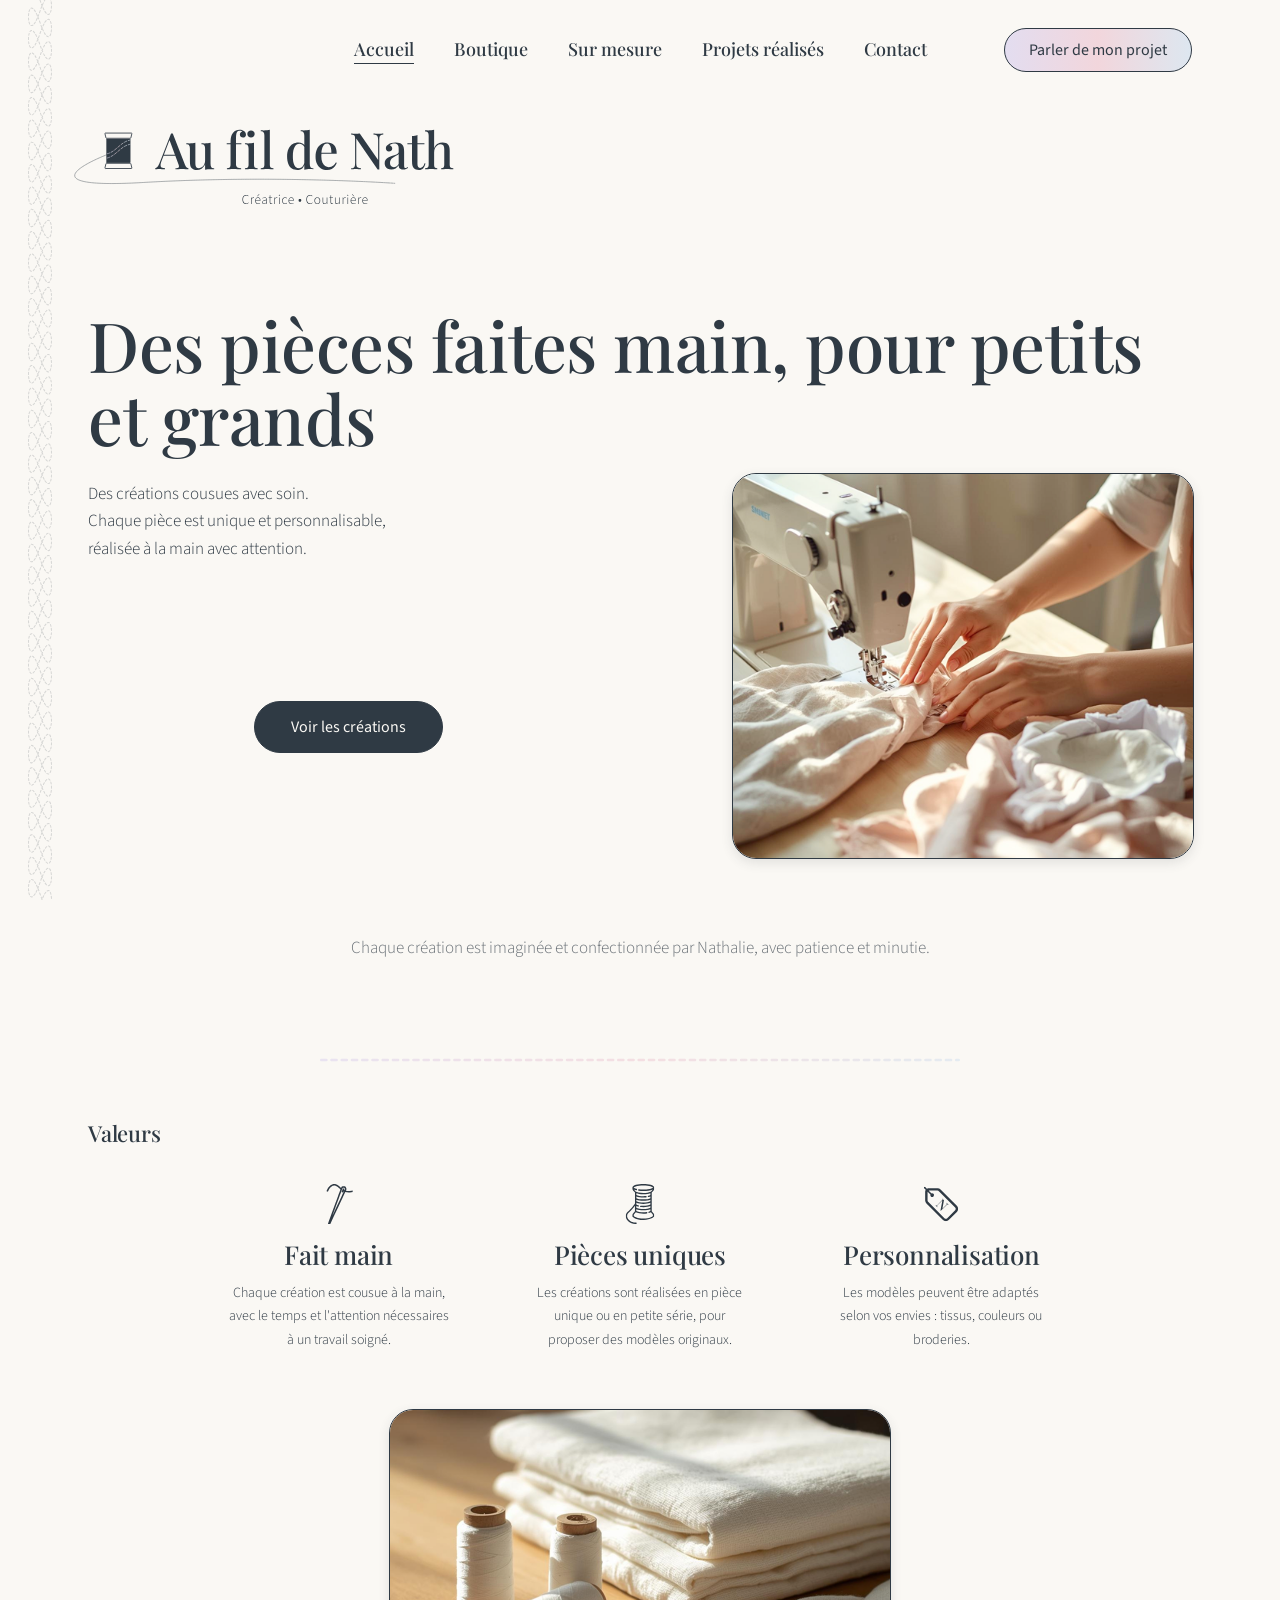
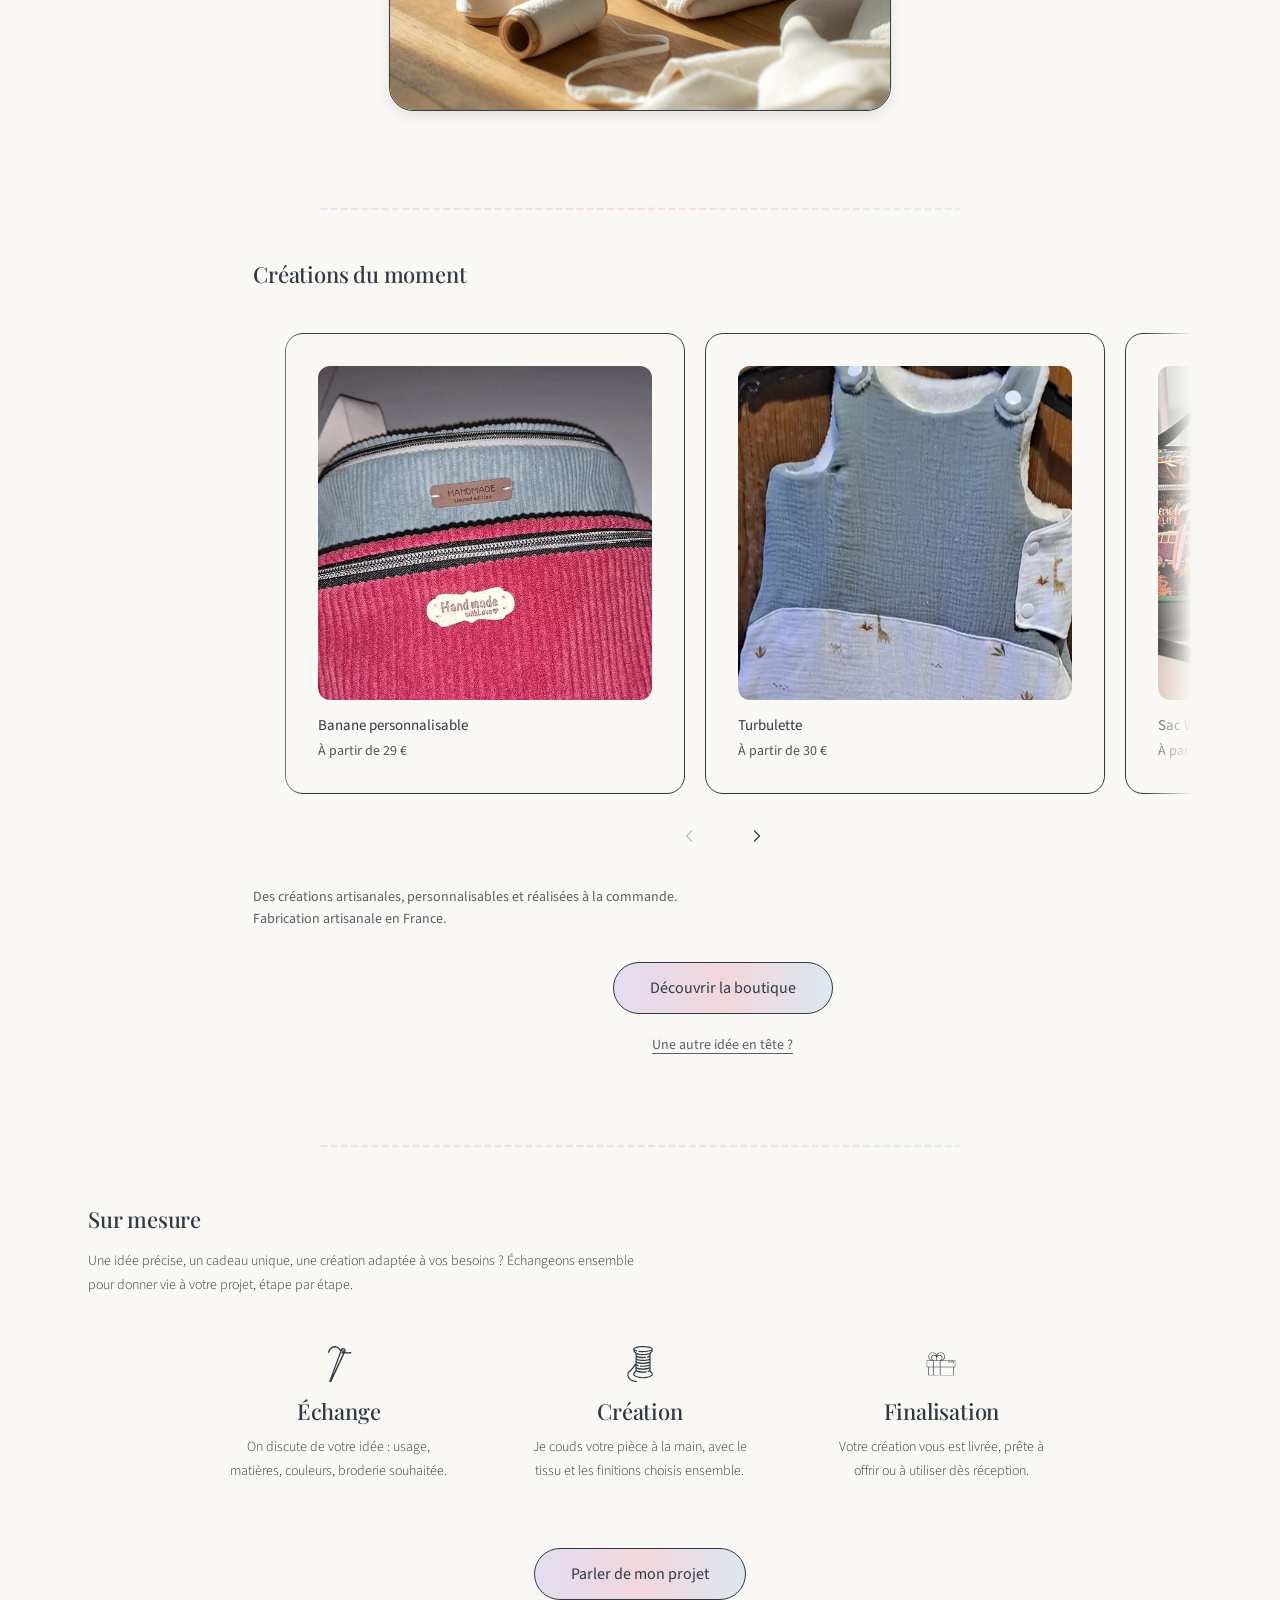
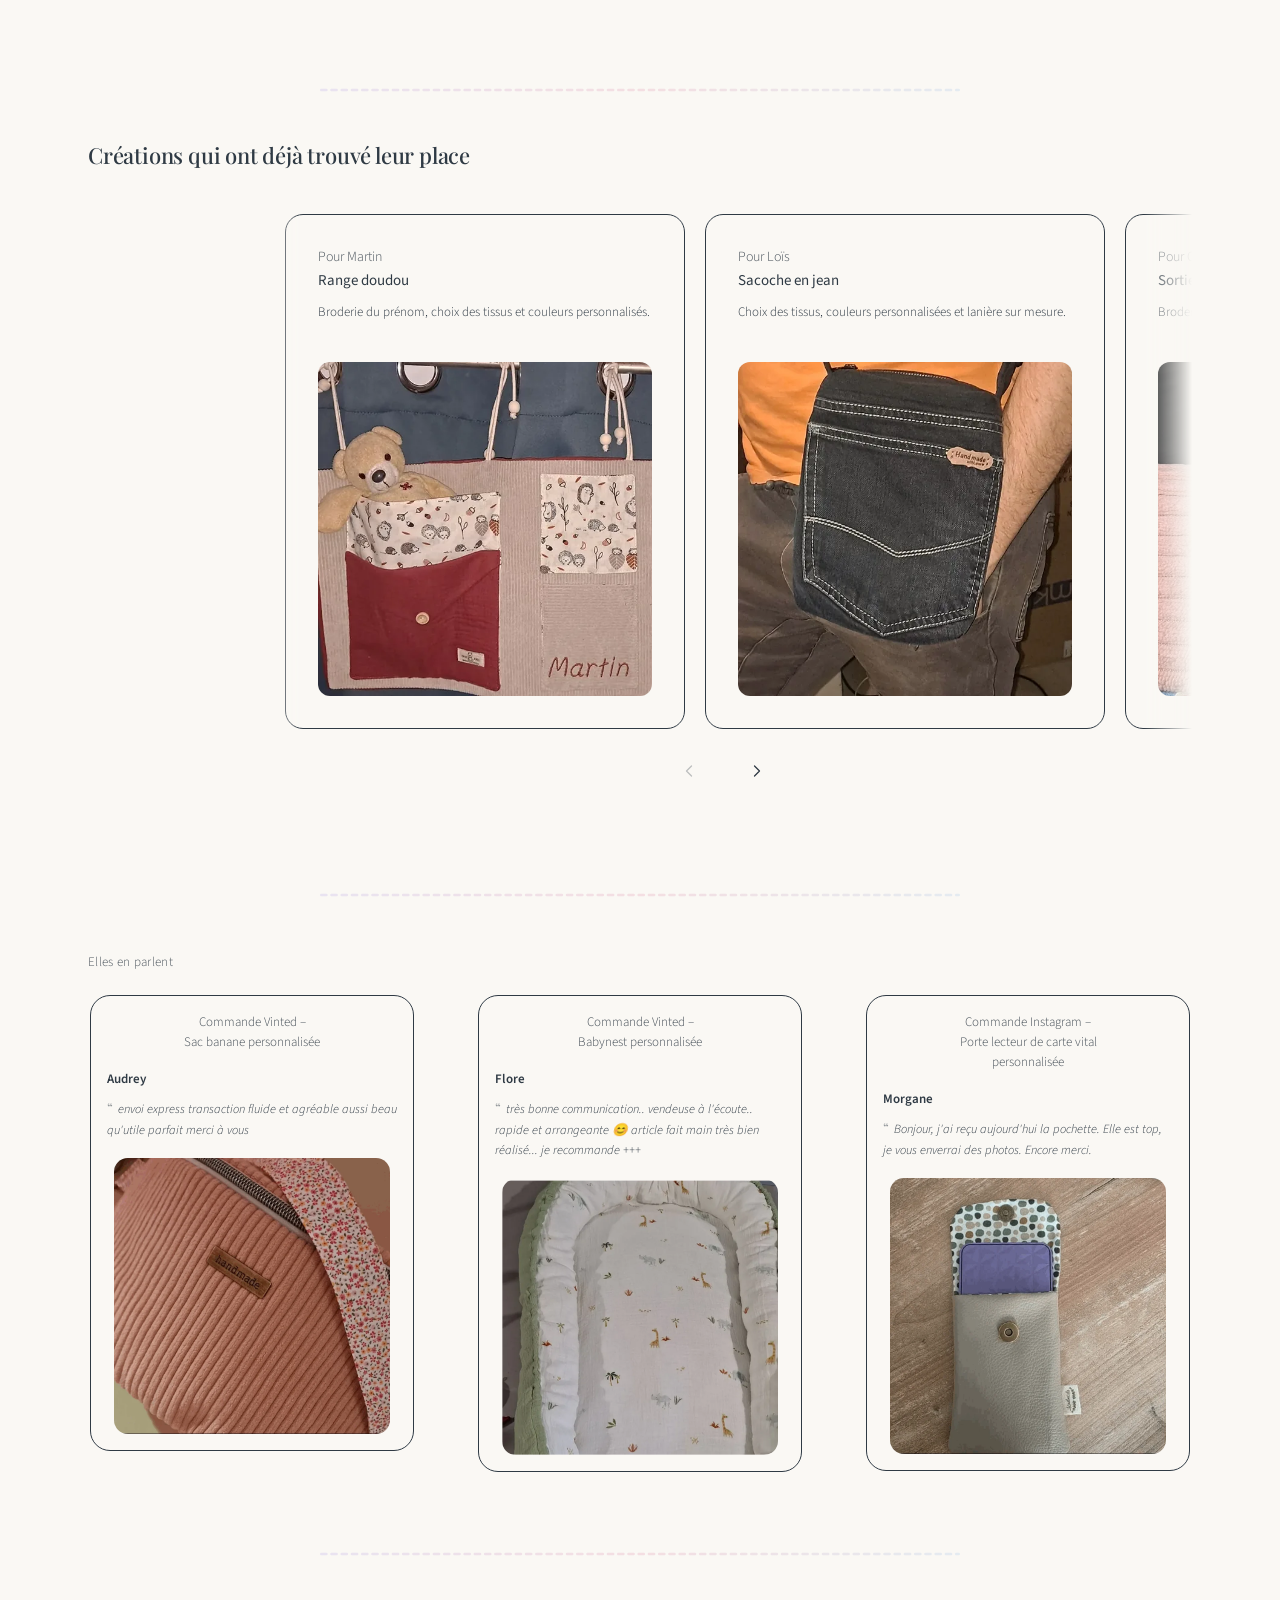
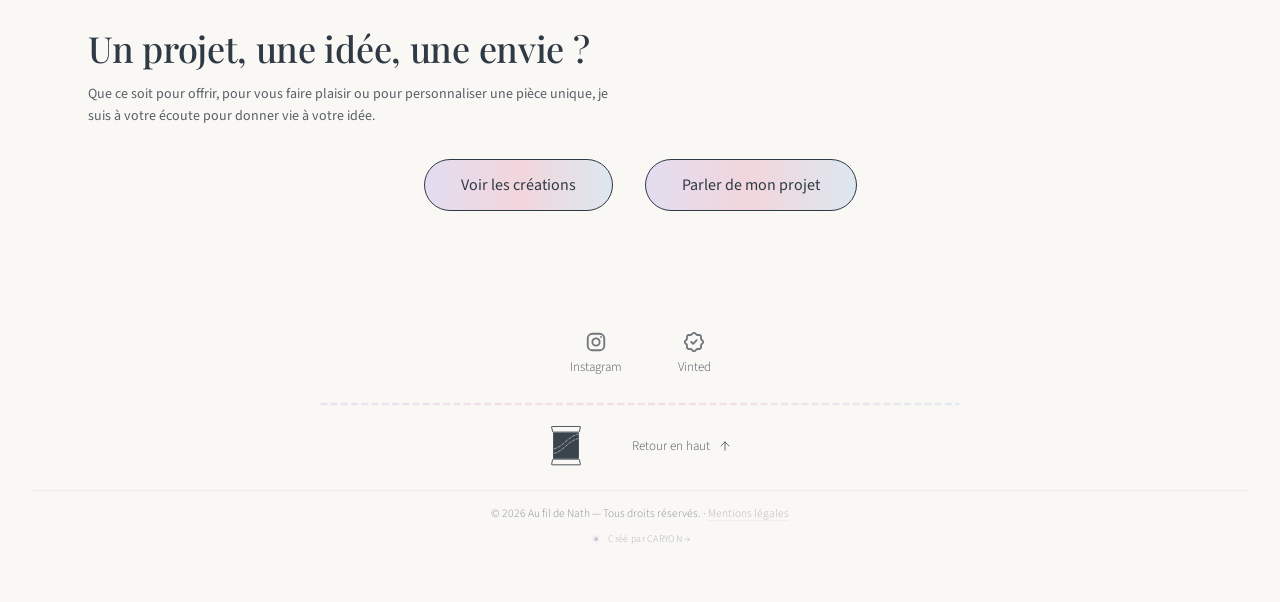
==== index.html @ eff72c36 "Deploy: Au fil de Nath" ====
<!DOCTYPE html>
<html lang="fr">
<head>
  <meta charset="UTF-8" />
  <meta name="viewport" content="width=device-width, initial-scale=1.0" />
  <title>Au fil de Nath — Créatrice Couturière</title>
  <!-- Open Graph / partage réseaux sociaux -->
  <meta property="og:type" content="website" />
  <meta property="og:site_name" content="Au fil de Nath" />
  <meta property="og:locale" content="fr_FR" />
  <meta property="og:title" content="Au fil de Nath — Créatrice Couturière" />
  <meta property="og:description" content="Nathalie, couturière artisanale. Créations cousues main, pièces uniques et personnalisables : univers bébé, accessoires, sacs et maroquinerie." />
  <meta property="og:url" content="https://aufildenath.fr/" />
  <meta property="og:image" content="https://aufildenath.fr/assets/og-image.jpg" />
  <meta property="og:image:secure_url" content="https://aufildenath.fr/assets/og-image.jpg" />
  <meta property="og:image:type" content="image/jpeg" />
  <meta property="og:image:width" content="1200" />
  <meta property="og:image:height" content="630" />
  <meta property="og:image:alt" content="Au fil de Nath — Créatrice Couturière" />
  <meta name="twitter:card" content="summary_large_image" />
  <meta name="twitter:title" content="Au fil de Nath — Créatrice Couturière" />
  <meta name="twitter:description" content="Nathalie, couturière artisanale. Créations cousues main, pièces uniques et personnalisables : univers bébé, accessoires, sacs et maroquinerie." />
  <meta name="twitter:image" content="https://aufildenath.fr/assets/og-image.jpg" />
  <link rel="icon" href="assets/favicon.svg" type="image/svg+xml" />

  <meta name="description" content="Nathalie, couturière artisanale. Créations cousues main, pièces uniques et personnalisables : univers bébé, accessoires, sacs et maroquinerie." />

  <!-- Fonts Google : Playfair Display + Source Sans 3 -->
  <link rel="preconnect" href="https://fonts.googleapis.com" />
  <link rel="preconnect" href="https://fonts.gstatic.com" crossorigin />
  <link href="https://fonts.googleapis.com/css2?family=Playfair+Display:wght@500;600&family=Source+Sans+3:wght@300;400;600&display=swap" rel="stylesheet" />

  <!-- Styles du projet -->
  <link rel="stylesheet" href="variables.css" />
  <link rel="stylesheet" href="header.css" />
  <link rel="stylesheet" href="hero.css" />
  <link rel="stylesheet" href="values.css" />
  <link rel="stylesheet" href="creations.css" />
  <link rel="stylesheet" href="sections.css" />

</head>

<body class="page-wrapper">

  <!-- ============================================================
       HEADER PRINCIPAL — version Accueil (avec logo hero)
  ============================================================ -->
  <header class="site-header" id="site-header">

    <div class="site-header__nav-bar">
      <div class="site-header__inner">

        <a href="index.html" class="site-header__logo-sticky" aria-label="Au fil de Nath — Accueil">
          <img src="assets/logo%20sans%20fond.svg" alt="Au fil de Nath" width="220" height="80" />
        </a>

        <nav class="site-header__nav" aria-label="Navigation principale">
          <ul class="site-header__nav-list">
            <li><a href="index.html" class="site-header__nav-link is-active">Accueil</a></li>
            <li><a href="boutique.html" class="site-header__nav-link">Boutique</a></li>
            <li><a href="parler-de-mon-projet.html" class="site-header__nav-link">Sur mesure</a></li>
            <li><a href="#realisations" class="site-header__nav-link">Projets réalisés</a></li>
            <li><a href="#contact" class="site-header__nav-link">Contact</a></li>
          </ul>
        </nav>

        <a href="parler-de-mon-projet.html" class="btn btn--gradient site-header__cta-sticky">
          Parler de mon projet
        </a>

        <button class="site-header__hamburger" aria-label="Ouvrir le menu" aria-expanded="false" aria-controls="mobile-menu">
          <span></span><span></span><span></span>
        </button>

      </div>
    </div>

    <div class="site-header__logo-block" aria-hidden="false">
      <div class="site-header__inner">
        <a href="index.html" class="site-header__logo-hero" aria-label="Au fil de Nath — Accueil">
          <img src="assets/logo%20sans%20fond.svg" alt="Au fil de Nath — Créatrice Couturière" width="500" height="181" />
        </a>
      </div>
    </div>

    <div class="site-header__mobile-menu" id="mobile-menu" aria-hidden="true">
      <hr class="site-header__mobile-menu__sep" aria-hidden="true" />
      <div class="site-header__mobile-menu__inner">
        <nav aria-label="Menu mobile">
          <ul>
            <li><a href="index.html">Accueil</a></li>
            <li><a href="boutique.html">Boutique</a></li>
            <li><a href="parler-de-mon-projet.html">Sur mesure</a></li>
            <li><a href="#realisations">Projets réalisés</a></li>
            <li><a href="#contact">Contact</a></li>
          </ul>
        </nav>
        <a href="parler-de-mon-projet.html" class="btn btn--gradient">Parler de mon projet</a>
        <p class="site-header__mobile-menu__tagline">
          Chaque projet est étudié avec attention<br />
          Les délais et tarifs sont définis ensemble.
        </p>
      </div>
      <hr class="site-header__mobile-menu__sep site-header__mobile-menu__sep--bottom" aria-hidden="true" />
    </div>

  </header>


  <!-- ============================================================
       MAIN — Sections de la page Accueil
  ============================================================ -->
  <main>

    <!-- ── SECTION HERO ────────────────────────────────────── -->
    <section class="hero" aria-labelledby="hero-title">
      <div class="hero__inner">

        <figure class="hero__image">
          <img
            src="assets/hero%20photo.png"
            alt="Nathalie cousant un tissu rose pâle à sa machine à coudre"
            width="640"
            height="540"
            loading="eager"
          />
        </figure>

        <h1 id="hero-title" class="hero__title">
          Des pièces faites main, pour petits et grands
        </h1>

        <p class="hero__subtitle">
          Des créations cousues avec soin.<br>
          Chaque pièce est unique et personnalisable,<br>
          réalisée à la main avec attention.
        </p>

        <a href="#creations" class="btn btn--primary hero__cta">
          Voir les créations
        </a>

        <p class="hero__signature">
          Chaque création est imaginée et confectionnée par Nathalie,
          avec patience et minutie.
        </p>

      </div>
    </section>

    <img class="section-separator" src="assets/S%C3%A9parateur%20final.svg" alt="" aria-hidden="true" />

    <!-- ── SECTION VALEURS ────────────────────────────────── -->
    <section class="values" aria-labelledby="values-eyebrow">
      <div class="values__inner">

        <h2 id="values-eyebrow" class="values__eyebrow">Valeurs</h2>

        <ul class="values__grid">
          <li class="value">
            <img class="value__icon" src="assets/icon-needle.svg" alt="" aria-hidden="true" width="40" height="40" />
            <h3 class="value__title">Fait main</h3>
            <p class="value__text">
              Chaque création est cousue à la main, avec le temps et l'attention nécessaires à un travail soigné.
            </p>
          </li>

          <li class="value">
            <img class="value__icon" src="assets/icon-thread.svg" alt="" aria-hidden="true" width="40" height="40" />
            <h3 class="value__title">Pièces uniques</h3>
            <p class="value__text">
              Les créations sont réalisées en pièce unique ou en petite série, pour proposer des modèles originaux.
            </p>
          </li>

          <li class="value">
            <img class="value__icon" src="assets/icon-tag.svg" alt="" aria-hidden="true" width="40" height="40" />
            <h3 class="value__title">Personnalisation</h3>
            <p class="value__text">
              Les modèles peuvent être adaptés selon vos envies : tissus, couleurs ou broderies.
            </p>
          </li>
        </ul>

        <figure class="values__photo">
          <img
            src="assets/Valeurs%20photo.png"
            alt="Bobines de fil et linges pliés sur un plan de travail en bois"
            loading="lazy"
          />
        </figure>

      </div>
    </section>

    <img class="section-separator" src="assets/S%C3%A9parateur%20final.svg" alt="" aria-hidden="true" />


    <!-- ── SECTION CRÉATIONS DU MOMENT (carrousel) ─────────── -->
    <section class="creations" id="creations" aria-labelledby="creations-eyebrow">
      <div class="creations__inner">

        <h2 id="creations-eyebrow" class="creations__eyebrow">Créations du moment</h2>

        <div class="creations__carousel">
          <div class="creations__viewport" data-carousel-viewport>
            <ul class="creations__track">

              <li class="card">
                <a href="fiche-produit.html?p=banane&from=home" class="card__link">
                  <figure class="card__photo">
                    <img src="Photos%20produits/Bananes%20livr%C3%A9es%20pour%20No%C3%ABl%20%F0%9F%8E%85%201.webp" alt="Banane personnalisable couleur corail" loading="lazy" />
                  </figure>
                  <h3 class="card__title">Banane personnalisable</h3>
                  <p class="card__price">À partir de 29&nbsp;€</p>
                </a>
              </li>

              <li class="card">
                <a href="fiche-produit.html?p=turbulette&from=home" class="card__link">
                  <figure class="card__photo">
                    <img src="Photos%20produits/Turbulette%201.webp" alt="Turbulette bébé bleu pastel" loading="lazy" />
                  </figure>
                  <h3 class="card__title">Turbulette</h3>
                  <p class="card__price">À partir de 30&nbsp;€</p>
                </a>
              </li>

              <li class="card">
                <a href="fiche-produit.html?p=sac-weekend&from=home" class="card__link">
                  <figure class="card__photo">
                    <img src="Photos%20produits/georges%205%201.webp" alt="Sac Weekend personnalisable" loading="lazy" />
                  </figure>
                  <h3 class="card__title">Sac Weekend personnalisable</h3>
                  <p class="card__price">À partir de 35&nbsp;€</p>
                </a>
              </li>

              <li class="card">
                <a href="fiche-produit.html?p=protege-carnet-sante&from=home" class="card__link">
                  <figure class="card__photo">
                    <img src="Photos%20produits/574750256_17975969078946309_2476281317568177951_n.%201.webp" alt="Protège carnet de santé personnalisé" loading="lazy" />
                  </figure>
                  <h3 class="card__title">Protège carnet de santé</h3>
                  <p class="card__price">À partir de 20&nbsp;€</p>
                </a>
              </li>

              <li class="card">
                <a href="fiche-produit.html?p=sac-a-dos-creche&from=home" class="card__link">
                  <figure class="card__photo">
                    <img src="Photos%20produits/sac%20%C3%A0%20dos%20cr%C3%A8che%206.webp" alt="Sac à dos crèche / maternelle" loading="lazy" />
                  </figure>
                  <h3 class="card__title">Sac à dos crèche / maternelle</h3>
                  <p class="card__price">À partir de 30&nbsp;€</p>
                </a>
              </li>

            </ul>
          </div>
        </div>

        <div class="creations__nav" role="group" aria-label="Navigation du carrousel">
          <button type="button" class="creations__arrow" data-carousel-prev aria-label="Création précédente">
            <svg viewBox="0 0 24 24" width="20" height="20" fill="none" stroke="currentColor" stroke-width="1.5" stroke-linecap="round" stroke-linejoin="round" aria-hidden="true">
              <path d="M15 18l-6-6 6-6"/>
            </svg>
          </button>
          <button type="button" class="creations__arrow" data-carousel-next aria-label="Création suivante">
            <svg viewBox="0 0 24 24" width="20" height="20" fill="none" stroke="currentColor" stroke-width="1.5" stroke-linecap="round" stroke-linejoin="round" aria-hidden="true">
              <path d="M9 18l6-6-6-6"/>
            </svg>
          </button>
        </div>

        <p class="creations__caption">
          Des créations artisanales, personnalisables et réalisées à la commande.<br>
          Fabrication artisanale en France.
        </p>

        <a href="boutique.html" class="btn btn--gradient creations__cta">
          Découvrir la boutique
        </a>

        <a href="#surmesure" class="creations__alt-link">
          Une autre idée en tête&nbsp;?
        </a>

      </div>
    </section>

    <img class="section-separator" src="assets/S%C3%A9parateur%20final.svg" alt="" aria-hidden="true" />


    <!-- ── SECTION SUR-MESURE (3 étapes) ─────────────────────── -->
    <section class="surmesure" id="surmesure" aria-labelledby="surmesure-eyebrow">
      <div class="surmesure__inner">

        <h2 id="surmesure-eyebrow" class="surmesure__eyebrow">Sur mesure</h2>

        <p class="surmesure__intro">
          Une idée précise, un cadeau unique, une création adaptée à vos besoins&nbsp;? Échangeons
          ensemble pour donner vie à votre projet, étape par étape.
        </p>

        <ol class="surmesure__steps">

          <li class="step">
            <img class="step__icon" src="assets/icon-needle.svg" alt="" aria-hidden="true" width="36" height="36" />
            <h3 class="step__title">Échange</h3>
            <p class="step__text">
              On discute de votre idée : usage, matières, couleurs, broderie souhaitée.
            </p>
          </li>

          <li class="step">
            <img class="step__icon" src="assets/icon-thread.svg" alt="" aria-hidden="true" width="36" height="36" />
            <h3 class="step__title">Création</h3>
            <p class="step__text">
              Je couds votre pièce à la main, avec le tissu et les finitions choisis ensemble.
            </p>
          </li>

          <li class="step">
            <img class="step__icon" src="assets/icon-gift.svg" alt="" aria-hidden="true" width="36" height="36" />
            <h3 class="step__title">Finalisation</h3>
            <p class="step__text">
              Votre création vous est livrée, prête à offrir ou à utiliser dès réception.
            </p>
          </li>

        </ol>

        <a href="parler-de-mon-projet.html" class="btn btn--gradient surmesure__cta">
          Parler de mon projet
        </a>

      </div>
    </section>

    <img class="section-separator" id="realisations" src="assets/S%C3%A9parateur%20final.svg" alt="" aria-hidden="true" />


    <!-- ── SECTION GALERIE — Créations qui ont déjà trouvé leur place
         Carrousel de cards projet (réutilise les classes .card et le mécanisme
         carrousel — second instance, géré par creations.js sur data-attribute) -->
    <section class="gallery" aria-labelledby="gallery-eyebrow">
      <div class="gallery__inner">

        <h2 id="gallery-eyebrow" class="creations__eyebrow">Créations qui ont déjà trouvé leur place</h2>

        <div class="creations__carousel">
          <div class="creations__viewport" data-carousel-viewport="gallery">
            <ul class="creations__track">

              <li class="card">
                <div class="card__link card__link--static">
                  <p class="project-card__for">Pour Martin</p>
                  <h3 class="project-card__name">Range doudou</h3>
                  <p class="project-card__desc">Broderie du prénom, choix des tissus et couleurs personnalisés.</p>
                  <figure class="project-card__photo">
                    <img src="Photos%20produits/Broderie%20Martin%201.webp" alt="Range doudou brodé pour Martin" loading="lazy" />
                  </figure>
                  </div>
              </li>

              <li class="card">
                <div class="card__link card__link--static">
                  <p class="project-card__for">Pour Loïs</p>
                  <h3 class="project-card__name">Sacoche en jean</h3>
                  <p class="project-card__desc">Choix des tissus, couleurs personnalisées et lanière sur mesure.</p>
                  <figure class="project-card__photo">
                    <img src="Photos%20produits/sacoche%20en%20jean%201.webp" alt="Sacoche en jean sur mesure pour Loïs" loading="lazy" />
                  </figure>
                  </div>
              </li>

              <li class="card">
                <div class="card__link card__link--static">
                  <p class="project-card__for">Pour Céleste</p>
                  <h3 class="project-card__name">Sortie de bain</h3>
                  <p class="project-card__desc">Broderie du prénom, tissus et couleurs personnalisés.</p>
                  <figure class="project-card__photo">
                    <img src="Photos%20produits/Broderie%20c%C3%A9leste%201.webp" alt="Sortie de bain brodée pour Céleste" loading="lazy" />
                  </figure>
                  </div>
              </li>

              <li class="card">
                <div class="card__link card__link--static">
                  <p class="project-card__for">Pour Joachim</p>
                  <h3 class="project-card__name">Doudou personnalisé</h3>
                  <p class="project-card__desc">Broderie du prénom et choix des tissus pour un cadeau de naissance.</p>
                  <figure class="project-card__photo">
                    <img src="Photos%20produits/Broderie%20Joachim%201.webp" alt="Doudou brodé pour Joachim" loading="lazy" />
                  </figure>
                  </div>
              </li>

              <li class="card">
                <div class="card__link card__link--static">
                  <p class="project-card__for">Pour le club Viet Vo Dao</p>
                  <h3 class="project-card__name">Broderie d'écusson</h3>
                  <p class="project-card__desc">Broderie du logo du club sur plusieurs pièces, commande groupée.</p>
                  <figure class="project-card__photo">
                    <img src="Photos%20produits/broderie%20viet%20vo%20dao%202.webp" alt="Broderie écusson Viet Vo Dao" loading="lazy" />
                  </figure>
                  </div>
              </li>

            </ul>
          </div>
        </div>

        <div class="creations__nav" role="group" aria-label="Navigation du carrousel des réalisations">
          <button type="button" class="creations__arrow" data-carousel-prev aria-label="Précédent">
            <svg viewBox="0 0 24 24" width="20" height="20" fill="none" stroke="currentColor" stroke-width="1.5" stroke-linecap="round" stroke-linejoin="round" aria-hidden="true"><path d="M15 18l-6-6 6-6"/></svg>
          </button>
          <button type="button" class="creations__arrow" data-carousel-next aria-label="Suivant">
            <svg viewBox="0 0 24 24" width="20" height="20" fill="none" stroke="currentColor" stroke-width="1.5" stroke-linecap="round" stroke-linejoin="round" aria-hidden="true"><path d="M9 18l6-6-6-6"/></svg>
          </button>
        </div>

      </div>
    </section>

    <img class="section-separator" src="assets/S%C3%A9parateur%20final.svg" alt="" aria-hidden="true" />


    <!-- ── SECTION AVIS CLIENTS — "Elles en parlent" ─────────── -->
    <section class="testimonials" aria-labelledby="testimonials-eyebrow">
      <div class="testimonials__inner">

        <h2 id="testimonials-eyebrow" class="testimonials__eyebrow">Elles en parlent</h2>

        <ul class="testimonials__grid">

          <li class="testimonial">
            <p class="testimonial__source">
              Commande Vinted –<br>Sac banane personnalisée
            </p>
            <p class="testimonial__author">Audrey</p>
            <p class="testimonial__quote">
              envoi express transaction fluide et agréable aussi beau qu'utile parfait merci à vous
            </p>
          <figure class="testimonial__photo">
              <img src="Photos%20produits/518413501_17963008259946309_6810695472236855314_n%201.webp" alt="Sac banane personnalisé reçu par Audrey" loading="lazy" />
            </figure>
            </li>

          <li class="testimonial">
            <p class="testimonial__source">
              Commande Vinted –<br>Babynest personnalisée
            </p>
            <p class="testimonial__author">Flore</p>
            <p class="testimonial__quote">
              très bonne communication.. vendeuse à l'écoute.. rapide et arrangeante 😊 article fait main très bien réalisé... je recommande +++
            </p>
          <figure class="testimonial__photo">
              <img src="Photos%20produits/Babynest.webp" alt="Babynest personnalisé reçu par Flore" loading="lazy" />
            </figure>
            </li>

          <li class="testimonial">
            <p class="testimonial__source">
              Commande Instagram –<br>Porte lecteur de carte vital personnalisée
            </p>
            <p class="testimonial__author">Morgane</p>
            <p class="testimonial__quote">
              Bonjour, j'ai reçu aujourd'hui la pochette. Elle est top, je vous enverrai des photos. Encore merci.
            </p>
          <figure class="testimonial__photo">
              <img src="Photos%20produits/image%202.webp" alt="Porte lecteur de carte vitale personnalisé reçu par Morgane" loading="lazy" />
            </figure>
            </li>

        </ul>

      </div>
    </section>

    <img class="section-separator" src="assets/S%C3%A9parateur%20final.svg" alt="" aria-hidden="true" />


    <!-- ── SECTION CTA FINAL ──────────────────────────────────── -->
    <section class="final-cta" aria-labelledby="final-cta-title">
      <div class="final-cta__inner">

        <h2 id="final-cta-title" class="final-cta__title">
          Un projet, une idée, une envie&nbsp;?
        </h2>

        <p class="final-cta__text">
          Que ce soit pour offrir, pour vous faire plaisir ou pour personnaliser une pièce unique,
          je suis à votre écoute pour donner vie à votre idée.
        </p>

        <div class="final-cta__buttons">
          <a href="boutique.html" class="btn btn--gradient">Voir les créations</a>
          <a href="parler-de-mon-projet.html" class="btn btn--gradient">Parler de mon projet</a>
        </div>

      </div>
    </section>

  </main>


  <!-- ============================================================
       FOOTER — Logo + tagline + réseaux sociaux + copyright
  ============================================================ -->
  <footer class="site-footer" id="contact" role="contentinfo">
    <div class="site-footer__inner">

      <!-- 1) Réseaux sociaux : icône + label sous chaque -->
      <div class="site-footer__social" aria-label="Retrouvez Au fil de Nath sur les réseaux">
        <a href="https://www.instagram.com/au_fil_de_nath/" target="_blank" rel="noopener">
          <img src="assets/logo%20insta.svg" alt="" aria-hidden="true" />
          <span class="site-footer__social-label">Instagram</span>
        </a>
        <a href="https://www.vinted.fr/member/133558715-aufilsdenath?utm_source=ig&utm_medium=social&utm_content=link_in_bio&fbclid=PAZXh0bgNhZW0CMTEAc3J0YwZhcHBfaWQPOTM2NjE5NzQzMzkyNDU5AAGnB0zWrY0VCp5iScxJnM4wXbTlK7Rzn_t2t8GuV2q97yDfnE0mERHfE2xr-8g_aem_fn0HZ6scnlGo0cQ_6BgeYw" target="_blank" rel="noopener">
          <img src="assets/Check%20vinted.svg" alt="" aria-hidden="true" />
          <span class="site-footer__social-label">Vinted</span>
        </a>
      </div>

      <!-- 2) Séparateur dashed pastel -->
      <img class="site-footer__separator" src="assets/S%C3%A9parateur%20final.svg" alt="" aria-hidden="true" />

      <!-- 3) Logo seul (gauche) + retour en haut (droite) -->
      <div class="site-footer__bottom-row">
        <a href="index.html" class="site-footer__logo" aria-label="Au fil de Nath — Accueil">
          <img src="assets/logo%20seul%20final.svg" alt="Au fil de Nath" />
        </a>
        <button type="button" class="site-footer__top-link" data-back-to-top aria-label="Retour en haut de la page">
          Retour en haut
          <svg viewBox="0 0 24 24" fill="none" stroke="currentColor" stroke-width="1.5" stroke-linecap="round" stroke-linejoin="round" aria-hidden="true"><path d="M12 19V5M5 12l7-7 7 7"/></svg>
        </button>
      </div>

      <!-- 4) Copyright -->
      <div class="site-footer__bottom">
        © <span data-footer-year>2026</span> Au fil de Nath — Tous droits réservés.
        · <a href="mentions-legales.html" class="site-footer__legal-link">Mentions légales</a>
      </div>

      <!-- 5) Mention créateur -->
      <div class="site-footer__caryon">
        <a href="https://caryonstudio.fr" target="_blank" rel="noopener" class="site-footer__caryon-link">
          <img src="assets/caryon-logo.svg" alt="" aria-hidden="true" />
          Créé par CARYON →
        </a>
      </div>

    </div>
  </footer>


  <script src="header.js"></script>
  <script src="creations.js"></script>
  <script>
    /* ── Scroll restoration ── */
    (function () {
      var key = 'scroll_home';
      var saved = sessionStorage.getItem(key);
      if (saved !== null) {
        sessionStorage.removeItem(key);
        requestAnimationFrame(function () { window.scrollTo(0, parseInt(saved, 10)); });
      }
    })();

    /* Sauvegarde scrollY avant de naviguer vers une fiche produit */
    document.querySelectorAll('.card__link[href*="fiche-produit"]').forEach(function (link) {
      link.addEventListener('click', function () {
        sessionStorage.setItem('scroll_home', window.scrollY);
      });
    });
  </script>
</body>
</html>
---- variables.css ----
/* ============================================================
   AU FIL DE NATH — Design Tokens
   Source : Figma "Au fil de Nath" (ssXkalTGK3zuSjSh0zyXNi)
   Extraits le 2026-05-26
   ============================================================ */

:root {

  /* ----------------------------------------------------------
     COULEURS
  ---------------------------------------------------------- */

  /* Fond & Neutre */
  --color-ecru:            #FAF8F4;   /* Fond général de toutes les pages */
  --color-text:            #2B2B2B;   /* Corps de texte principal */

  /* Primaire */
  --color-marine:          #2F3A44;   /* Bleu profond désaturé — titres, logo, éléments forts */
  --color-marine-darker:   #1F2A34;   /* Marine -15% brightness — hover du bouton primary */

  /* Ombre marine 12% — utilisée pour les visuels (photo Hero, cartes produit) */
  --shadow-marine-soft:    0 4px 12px rgba(47, 58, 68, 0.12);

  /* Secondaires — séparateurs & accents */
  --color-rose:            #F2D6DC;   /* Rose poudré */
  --color-violet:          #E3DDF0;   /* Violet clair grisé — aussi utilisé pour les boutons */
  --color-bleu-pastel:     #DDE7F0;   /* Bleu pastel grisé */

  /* Utilitaires */
  --color-white:           #FFFFFF;
  --color-transparent:     transparent;

  /* Dégradé pastel — pour le CTA "Parler de mon projet" du menu mobile */
  --gradient-pastel:       linear-gradient(90deg,
                             var(--color-violet) 0%,    /* #E3DDF0 */
                             var(--color-rose) 50%,     /* #F2D6DC */
                             var(--color-bleu-pastel) 100%   /* #DDE7F0 */
                           );


  /* ----------------------------------------------------------
     TYPOGRAPHIE — Familles
  ---------------------------------------------------------- */

  --font-serif:   'Playfair Display', Georgia, serif;
  --font-sans:    'Source Sans 3', 'Source Sans Pro', sans-serif;


  /* ----------------------------------------------------------
     TYPOGRAPHIE — Tailles (desktop, base 1440px)
  ---------------------------------------------------------- */

  --text-logo:        60px;   /* "Au fil de Nath" dans le header */
  --text-tagline:     16px;   /* "Créatrice • Couturière" sous le logo */
  --text-h1:          52px;   /* Titres de page (ex: "Boutique", "Racontez-moi…") */
  --text-h2:          32px;   /* Titres de section */
  --text-body-lg:     17px;   /* Corps de texte standard */
  --text-body-sm:     14px;   /* Captions, mentions légales, labels formulaire */
  --text-back:        14px;   /* Lien "← Retour" */
  --text-btn:         16px;   /* Texte des boutons CTA */


  /* ----------------------------------------------------------
     TYPOGRAPHIE — Graisses
  ---------------------------------------------------------- */

  --weight-light:     300;    /* Source Sans 3 Light */
  --weight-regular:   400;    /* Source Sans 3 Regular */
  --weight-medium:    500;    /* Playfair Display Medium */
  --weight-semibold:  600;    /* Playfair Display SemiBold */


  /* ----------------------------------------------------------
     TYPOGRAPHIE — Letter-spacing (valeurs Figma exactes)
  ---------------------------------------------------------- */

  --tracking-logo:    -1.2px;    /* "Au fil de Nath" */
  --tracking-tagline: 0.64px;    /* "Créatrice • Couturière" */
  --tracking-h1:      -0.52px;   /* Titres de page */
  --tracking-h2:      -0.16px;   /* Titres de section */
  --tracking-caption:  0.028px;  /* Texte caption */


  /* ----------------------------------------------------------
     ESPACEMENTS
  ---------------------------------------------------------- */

  /* Logo / header */
  --logo-padding:     40px;   /* Padding interne du bloc logo */
  --logo-gap:         24px;   /* Gap entre l'icône bobine et le texte */

  /* Layout page */
  --page-padding-x:   80px;   /* Marge gauche/droite sur 1440px → contenu 1280px */
  --content-width:    1280px; /* Largeur max du contenu */
  --page-max-width:   1440px; /* Largeur max du canvas */

  /* Sections */
  --section-gap:      64px;   /* Espacement entre sections */
  --block-gap:        40px;   /* Espacement entre blocs internes */


  /* ----------------------------------------------------------
     BORDURES & RAYONS
  ---------------------------------------------------------- */

  --radius-btn:       100px;  /* Boutons pill — outline arrondi */
  --radius-card:      16px;   /* Cartes produit */
  --radius-tag:       100px;  /* Tags / filtres catégorie */

  --border-btn:       1.5px;  /* Épaisseur bordure boutons outline standard */
  --border-btn-fine:  0.5px;  /* Épaisseur bordure boutons gradient (menu) */


  /* ----------------------------------------------------------
     ÉLÉMENTS DÉCORATIFS
  ---------------------------------------------------------- */

  --chainette-width:  45px;   /* Largeur du motif chaînette losanges (bords latéraux) */


  /* ----------------------------------------------------------
     TRANSITIONS
  ---------------------------------------------------------- */

  --transition-base:  0.2s ease;
  --transition-slow:  0.35s ease;

}


/* ----------------------------------------------------------
   SCROLLBAR LATÉRALE — marine sur fond écru
---------------------------------------------------------- */

html {
  scrollbar-width: thin;
  scrollbar-color: var(--color-marine) var(--color-ecru);
}

html::-webkit-scrollbar {
  width: 8px;
}

html::-webkit-scrollbar-track {
  background: var(--color-ecru);
}

html::-webkit-scrollbar-thumb {
  background-color: var(--color-marine);
  border-radius: 4px;
  border: 2px solid var(--color-ecru);
}


/* ----------------------------------------------------------
   RESPONSIVE — Tablette (≤ 1024px)
---------------------------------------------------------- */

@media (max-width: 1024px) {
  :root {
    --page-padding-x:   40px;
  }
}


/* ----------------------------------------------------------
   RESPONSIVE — Mobile (≤ 768px)
---------------------------------------------------------- */

@media (max-width: 768px) {
  :root {
    --text-logo:        36px;
    --text-h1:          32px;
    --text-h2:          22px;
    --text-body-lg:     15px;

    --page-padding-x:   20px;
    --logo-padding:     24px;
    --section-gap:      40px;
  }
}
---- header.css ----
/* ============================================================
   AU FIL DE NATH — Header
   Deux états : expanded (top) → sticky (scroll)
   Figma node 53:2 (desktop) | 679:707 (mobile)
   ============================================================ */


/* ----------------------------------------------------------
   STRUCTURE GÉNÉRALE
---------------------------------------------------------- */

/* Le fond écru vit sur le body (.page-wrapper) — voir plus bas.
   Le header lui-même est transparent pour laisser passer la broderie. */
.site-header {
  position: relative;
  width: 100%;
  background-color: transparent;
  z-index: 100;
  --scroll-progress: 0;  /* 0 au top, 1 quand le sticky est pleinement déployé */
}

/* Conteneur centré 1280px */
.site-header__inner {
  max-width: var(--content-width);   /* 1280px */
  margin: 0 auto;
  padding: 0 var(--page-padding-x);  /* 0 80px */
  display: flex;
  align-items: center;
}


/* ----------------------------------------------------------
   BARRE NAV — affichée en permanence
   Au top : nav seule, centrée. Au sticky : logo + nav + CTA
---------------------------------------------------------- */

.site-header__nav-bar {
  width: 100%;
  padding: 20px 0;
  transition: box-shadow var(--transition-base),
              background-color var(--transition-base);
}

/* Mode STICKY — déclenché par JS (.is-sticky sur #site-header) */
.site-header.is-sticky .site-header__nav-bar {
  position: fixed;
  top: 0;
  left: 0;
  right: 0;
  background-color: var(--color-ecru);
  box-shadow: 0 1px 0 rgba(47, 58, 68, 0.1);
  padding: 14px 0;
  z-index: 200;
}

/* Inner de la nav bar : passage en GRID 3 colonnes (1fr | auto | 1fr).
   La nav (col 2) reste centrée visuellement quel que soit l'état :
   - Au top : logo et CTA sont display:none → leurs colonnes vides
     (1fr de chaque côté) gardent la nav exactement au centre.
   - Au sticky : logo apparaît en col 1, CTA en col 3, nav inchangée au centre.
   Pas de saut horizontal sur les liens nav entre les deux états. */
.site-header__nav-bar .site-header__inner {
  display: grid;
  grid-template-columns: 1fr auto 1fr;
  gap: 24px;
}


/* ----------------------------------------------------------
   LOGO STICKY
   Caché au top, révélé au sticky
---------------------------------------------------------- */

/* Logo sticky : caché au top, apparaît + grandit progressivement au scroll.
   Taille pilotée en width directement (proportions auto via height: auto).
   Desktop : 180px → 260px de large (interpolation continue via --scroll-progress). */
.site-header__logo-sticky {
  display: none;
  flex-shrink: 0;
  opacity: var(--scroll-progress);
  /* Position dans la grille : col 1, alignée au début (gauche) */
  grid-column: 1;
  justify-self: start;
  align-items: center;
  /* Pas de transform scale : la taille est gérée via width sur l'img directement,
     ce qui donne des proportions natives propres sans déformation. */
}

.site-header__logo-sticky img {
  display: block;
  height: auto;
  width: calc(180px + 80px * var(--scroll-progress));   /* 180 → 260 */
}

.site-header.is-sticky .site-header__logo-sticky {
  display: flex;
}


/* ----------------------------------------------------------
   NAVIGATION PRINCIPALE
---------------------------------------------------------- */

/* La nav vit dans la col 2 (auto) de la grille parent, centrée. */
.site-header__nav {
  grid-column: 2;
  justify-self: center;
}

.site-header__nav-list {
  list-style: none;
  margin: 0;
  padding: 0;
  display: flex;
  align-items: center;
  gap: 40px;  /* Espacement visuel entre liens — à affiner selon Figma */
}

.site-header__nav-link {
  font-family: var(--font-serif);
  font-size: 18px;
  font-weight: var(--weight-medium);    /* 500 */
  color: var(--color-marine);           /* #2F3A44 */
  text-decoration: none;
  letter-spacing: 0;
  line-height: 1;
  position: relative;

  /* Soulignement au hover */
  transition: opacity var(--transition-base);
}

.site-header__nav-link::after {
  content: '';
  position: absolute;
  left: 0;
  right: 0;
  bottom: -3px;
  height: 1px;
  background-color: var(--color-marine);
  transform: scaleX(0);
  transform-origin: left center;
  transition: transform var(--transition-base);
}

.site-header__nav-link:hover { opacity: 0.75; }
.site-header__nav-link:hover::after { transform: scaleX(1); }

/* Lien actif */
.site-header__nav-link.is-active::after { transform: scaleX(1); }


/* ----------------------------------------------------------
   CTA STICKY
   "Parler de mon projet" — caché au top, visible au sticky
---------------------------------------------------------- */

/* CTA sticky : caché au top, monte (translateY) + fade-in progressivement.
   Piloté par --scroll-progress (0 → 1). */
.site-header__cta-sticky {
  display: none;
  opacity: var(--scroll-progress);
  /* Part 14px plus bas, remonte à 0 au fur et à mesure du scroll */
  transform: translateY(calc((1 - var(--scroll-progress)) * 14px));
  flex-shrink: 0;
  /* Position dans la grille : col 3, alignée à droite */
  grid-column: 3;
  justify-self: end;
}

.site-header.is-sticky .site-header__cta-sticky {
  display: flex;
}


/* ----------------------------------------------------------
   BOUTONS (réutilisables sur tout le site)
---------------------------------------------------------- */

.btn {
  display: inline-flex;
  align-items: center;
  justify-content: center;
  padding: 10px 24px;
  border-radius: var(--radius-btn);     /* 100px — pill */
  font-family: var(--font-sans);
  font-size: var(--text-btn);           /* 16px */
  font-weight: var(--weight-regular);
  text-decoration: none;
  cursor: pointer;
  transition: background-color var(--transition-base),
              border-color var(--transition-base),
              color var(--transition-base),
              filter var(--transition-base),
              transform var(--transition-base);
  white-space: nowrap;
}

/* Léger scale au hover sur TOUS les CTAs — micro-interaction tactile commune */
.btn:hover {
  transform: scale(1.02);
}

.btn--outline {
  background-color: var(--color-violet);   /* #E3DDF0 — violet clair */
  border: var(--border-btn) solid var(--color-marine);
  color: var(--color-marine);
}

.btn--outline:hover {
  background-color: var(--color-marine);
  color: var(--color-ecru);
}

.btn--primary {
  background-color: var(--color-marine);
  border: var(--border-btn) solid var(--color-marine);
  color: var(--color-ecru);
}

/* Hover : on assombrit légèrement le marine, on garde le texte écru.
   Effet sobre, juste un appui sur l'action. */
.btn--primary:hover {
  background-color: var(--color-marine-darker);
  border-color: var(--color-marine-darker);
  color: var(--color-ecru);
}


/* Variante GRADIENT — utilisée pour le CTA "Parler de mon projet"
   dans le menu mobile. Fond pastel triphase + stroke fin marine. */
.btn--gradient {
  background-image: var(--gradient-pastel);
  background-color: var(--color-violet);   /* fallback */
  border: var(--border-btn-fine) solid var(--color-marine);   /* 0.5px */
  color: var(--color-marine);
}

/* Hover : on intensifie le gradient (saturation + assombrissement léger)
   plutôt que de basculer en marine. Le texte marine reste lisible. */
.btn--gradient:hover {
  filter: saturate(1.55) brightness(0.95);
}


/* ----------------------------------------------------------
   BLOC LOGO HERO
   Grand logo, visible uniquement au top de page
   Se cache quand le header devient sticky
---------------------------------------------------------- */

.site-header__logo-block {
  padding: 0 0 var(--logo-padding) 0;   /* 40px en bas */
  transition: opacity var(--transition-slow),
              max-height var(--transition-slow);
  overflow: hidden;
}

/* Le logo hero est rapproché du bord gauche pour cadrer plus près de la broderie.
   La valeur (60px) garantit que la broderie (left 16 + width 32 = ends à 48) ne
   passe pas sous le logo : on garde 12px de gap visuel. Surcharge le 80px par défaut.
   Override responsive plus bas pour tablette et mobile. */
.site-header__logo-block .site-header__inner {
  padding-left: 60px;
}

.site-header__logo-hero {
  display: inline-block;
  text-decoration: none;
}

.site-header__logo-hero img {
  display: block;
  /* Supprimer le fond écru embarqué dans le SVG */
  width: 420px;
  height: auto;
}

/* Masquer le bloc logo hero une fois sticky */
.site-header.is-sticky .site-header__logo-block {
  opacity: 0;
  pointer-events: none;
  max-height: 0;
  padding: 0;
}


/* ----------------------------------------------------------
   LIEN "← RETOUR" (pages intérieures)
---------------------------------------------------------- */

.back-link {
  display: inline-flex;
  align-items: center;
  gap: 6px;
  font-family: var(--font-sans);
  font-size: var(--text-back);        /* 14px */
  font-weight: var(--weight-regular);
  color: var(--color-marine);
  text-decoration: none;
  margin-bottom: 12px;
  transition: opacity var(--transition-base);
}

.back-link:hover { opacity: 0.65; }

/* Pages intérieures : inner en colonne pour back + logo */
.site-header--inner .site-header__logo-block .site-header__inner {
  flex-direction: column;
  align-items: flex-start;
}


/* ----------------------------------------------------------
   HAMBURGER (mobile)
---------------------------------------------------------- */

.site-header__hamburger {
  display: none;
  flex-direction: column;
  justify-content: center;
  gap: 5px;
  width: 32px;
  height: 32px;
  padding: 0;
  background: transparent;
  border: none;
  cursor: pointer;
  /* Position dans la grille : col 3 (à la place du CTA sur mobile) */
  grid-column: 3;
  justify-self: end;
}

.site-header__hamburger span {
  display: block;
  width: 100%;
  height: 1.5px;
  background-color: var(--color-marine);
  border-radius: 2px;
  transition: transform var(--transition-base),
              opacity var(--transition-base);
}

/* État ouvert */
.site-header__hamburger[aria-expanded="true"] span:nth-child(1) {
  transform: translateY(6.5px) rotate(45deg);
}
.site-header__hamburger[aria-expanded="true"] span:nth-child(2) {
  opacity: 0;
}
.site-header__hamburger[aria-expanded="true"] span:nth-child(3) {
  transform: translateY(-6.5px) rotate(-45deg);
}


/* ----------------------------------------------------------
   MENU MOBILE — overlay sous le header
   Fidèle au design Figma mobile (Pages figma/Menu mobile.png)
   Le header (logo + tagline + hamburger) reste visible en haut.
   Le menu se positionne JUSTE EN-DESSOUS et descend jusqu'en bas du viewport.
---------------------------------------------------------- */

.site-header__mobile-menu {
  display: none;
  position: fixed;
  top: 64px;                              /* sous le header mobile */
  left: 0;
  right: 0;
  bottom: 0;
  background-color: var(--color-ecru);
  z-index: 300;
  overflow-y: auto;
  flex-direction: column;
  padding-top: 24px;
  padding-bottom: 32px;
}

.site-header__mobile-menu.is-open {
  display: flex;
}

/* Zone de contenu centrée */
.site-header__mobile-menu__inner {
  display: flex;
  flex-direction: column;
  align-items: center;
  padding: 0 32px 24px;
  flex: 1;
  gap: 0;
}

/* Séparateur du menu : utilise assets/Séparateur menu.png (visuel dédié).
   width 85% du menu, height auto via aspect-ratio (PNG 1400×128 ≈ 11:1)
   → le visuel occupe vraiment 85% de la width du menu sans déformation. */
.site-header__mobile-menu__sep {
  width: 85%;
  max-width: 90%;
  aspect-ratio: 1400 / 128;
  height: auto;
  border: none;
  margin: 0 auto 32px;
  flex-shrink: 0;
  background: url("assets/S%C3%A9parateur%20menu.webp") center/100% 100% no-repeat;
  opacity: 0.95;
  display: block;
}

/* Liens de navigation — grands, centrés, Playfair */
.site-header__mobile-menu nav ul {
  list-style: none;
  padding: 0;
  margin: 0;
  display: flex;
  flex-direction: column;
  align-items: center;
  gap: 36px;
  width: 100%;
}

.site-header__mobile-menu nav a {
  font-family: var(--font-serif);
  /* Responsive proportionnel : 26px mini, 8vw idéal, 44px max */
  font-size: clamp(26px, 8vw, 44px);
  font-weight: var(--weight-medium);
  color: var(--color-marine);
  text-decoration: none;
  line-height: 1;
  text-align: center;
  display: block;
  transition: opacity var(--transition-base);
}

.site-header__mobile-menu nav a:hover {
  opacity: 0.85;       /* atténué (était 0.65) — effet plus subtil */
}

/* CTA "Parler de mon projet" dans le menu — responsive */
.site-header__mobile-menu .btn {
  margin-top: clamp(28px, 6vw, 48px);
  padding: clamp(10px, 2.5vw, 14px) clamp(22px, 6vw, 32px);
  font-size: clamp(13px, 3.6vw, 16px);
}

/* Texte sous le CTA */
.site-header__mobile-menu__tagline {
  margin-top: 16px;
  font-family: var(--font-sans);
  font-size: 13px;
  font-weight: var(--weight-light);
  color: var(--color-text);
  text-align: center;
  line-height: 1.6;
  opacity: 0.75;
}

/* Séparateur bas du menu */
.site-header__mobile-menu__sep--bottom {
  margin: 40px auto 0;
}


/* ----------------------------------------------------------
   SÉPARATEUR — ligne pointillée sous le header
---------------------------------------------------------- */

.separator {
  border: none;
  border-top: 2px dashed var(--color-rose);
  max-width: calc(var(--content-width) - var(--chainette-width) * 2);
  margin: 0 auto;
  opacity: 0.7;
}

.separator--rose   { border-color: var(--color-rose); }
.separator--violet { border-color: var(--color-violet); }
.separator--bleu   { border-color: var(--color-bleu-pastel); }


/* ----------------------------------------------------------
   MOTIF CHAINETTE — Bordures latérales
---------------------------------------------------------- */

/* Fond écru appliqué ici (body) : permet à la broderie (.page-wrapper::before,
   z-index 1) d'apparaître ENTRE le fond et le contenu des sections (qui sont
   maintenant transparentes). */
.page-wrapper {
  position: relative;
  overflow-x: hidden;
  background-color: var(--color-ecru);
}

/* Broderie décorative — UNIQUEMENT côté gauche.
   Toujours CENTRÉE dans la marge entre le bord viewport et le bord du contenu.
   Formule : broderie_centre = content_left / 2 (au milieu de la marge gauche).
   Donc broderie_left = content_left / 2 - broderie_w / 2.
   Min : 4px du bord viewport (sécurité petits écrans).
   Plus présente sur mobile, plus fine sur desktop. */
.page-wrapper {
  --broderie-w: 24px;   /* desktop */
}

.page-wrapper::before {
  content: '';
  position: fixed;
  top: 0;
  bottom: 0;
  width: var(--broderie-w);
  /* "content_left" = max(padding-x viewport, (viewport-frame)/2 + padding-x frame).
     La broderie est centrée dans cette marge → left = content_left/2 - w/2. */
  /* Centre la broderie dans la marge gauche = (viewport - content) / 2.
     On utilise 50vw (width absolue) et non 50% qui sur fixed = idem mais
     la formule ajoutait à tort +page-padding-x sur grand écran. */
  left: max(
    4px,
    max(var(--page-padding-x), 50vw - var(--content-width) / 2) / 2
    - var(--broderie-w) / 2
  );
  background-image: url("assets/chainette.svg");
  background-repeat: repeat-y;
  background-size: var(--broderie-w) auto;
  opacity: 0.85;
  pointer-events: none;
  z-index: 1;
}


/* ----------------------------------------------------------
   RESPONSIVE — Tablette (≤ 1024px)
---------------------------------------------------------- */

@media (max-width: 1024px) {
  /* .site-header__inner utilise désormais var(--page-padding-x) = 40px via variables.css */

  .site-header__nav-list {
    gap: 24px;
  }

  .site-header__nav-link {
    font-size: 16px;
  }

  /* Broderie tablette : taille intermédiaire */
  .page-wrapper {
    --broderie-w: 22px;
  }

  /* Logo header tablette : reste proche de la broderie (broderie ends à 34) */
  .site-header__logo-block .site-header__inner {
    padding-left: 46px;
  }
}


/* ----------------------------------------------------------
   RESPONSIVE — Breakpoint hamburger (≤ 960px)
   Passe en menu hamburger dès que les liens risquent de se
   tronquer (logo + nav + CTA ne tiennent plus côte à côte).
---------------------------------------------------------- */

@media (max-width: 960px) {

  /* Cacher la nav desktop et le CTA */
  .site-header__nav,
  .site-header__cta-sticky {
    display: none !important;
  }

  /* Afficher le hamburger */
  .site-header__hamburger {
    display: flex;
  }
}


/* ----------------------------------------------------------
   RESPONSIVE — Mobile (≤ 768px)
---------------------------------------------------------- */

@media (max-width: 768px) {

  /* Logo sticky mobile — width-based 110px → 160px (proportionnel au desktop 180→260) */
  .site-header__logo-sticky img {
    width: calc(110px + 50px * var(--scroll-progress));
    height: auto;
  }

  /* Broderie mobile : plus présente (centrée dans une marge plus fine) */
  .page-wrapper {
    --broderie-w: 18px;
  }

  /* Logo header mobile : adapté à la broderie réduite (broderie ends à 22) */
  .site-header__logo-block .site-header__inner {
    padding-left: 32px;
  }

  /* Logo hero réduit */
  .site-header__logo-hero img {
    width: 260px;
  }

  .site-header__inner {
    padding: 0 var(--page-padding-x);  /* 20px sur mobile via variable */
  }

  .site-header__logo-block {
    padding-bottom: 24px;
  }
}
---- hero.css ----
/* ============================================================
   AU FIL DE NATH — Section Hero (Accueil)
   Référence design : Figma node 53:2 (desktop) / 679:707 (mobile)
   ============================================================ */


/* ----------------------------------------------------------
   STRUCTURE GÉNÉRALE
   - Grid 2 colonnes en desktop : titre & signature plein largeur,
     texte+CTA à gauche, image à droite.
   - En mobile, tout passe en colonne unique centrée
     avec l'image en premier.
---------------------------------------------------------- */

/* Pas de background-color : la section est transparente pour laisser
   la broderie (sur .page-wrapper) apparaître entre le fond et le contenu. */
.hero {
  padding: 24px 0 96px;
  position: relative;
  z-index: 2;                  /* contenu au-dessus de la broderie (z-index 1) */
}

.hero__inner {
  max-width: var(--content-width);     /* 1280px */
  margin: 0 auto;
  padding: 0 var(--page-padding-x);    /* 80px */

  display: grid;
  grid-template-columns: 1fr 1fr;
  grid-template-areas:
    "title     title"
    "subtitle  image"
    "cta       image"
    "signature signature";
  column-gap: 64px;
  row-gap: 20px;
  align-items: start;
}


/* ----------------------------------------------------------
   TITRE PRINCIPAL
   "Des pièces faites main, pour petits et grands"
---------------------------------------------------------- */

.hero__title {
  grid-area: title;
  margin: 0;

  font-family: var(--font-serif);              /* Playfair Display */
  font-size: clamp(36px, 5.4vw, 78px);
  font-weight: var(--weight-medium);           /* 500 */
  color: var(--color-marine);

  line-height: 1.05;
  letter-spacing: -0.5px;
}


/* ----------------------------------------------------------
   SOUS-TITRE
---------------------------------------------------------- */

.hero__subtitle {
  grid-area: subtitle;
  margin: 8px 0 0;
  max-width: 480px;

  font-family: var(--font-sans);               /* Source Sans 3 */
  font-size: var(--text-body-lg);              /* 17px */
  font-weight: var(--weight-light);            /* 300 */
  color: var(--color-marine);
  line-height: 1.6;
}


/* ----------------------------------------------------------
   IMAGE
   - Coins arrondis 24px desktop, plus marqués sur mobile
   - Occupe les 2 lignes "subtitle" + "cta" en desktop
---------------------------------------------------------- */

.hero__image {
  grid-area: image;
  grid-row: span 2;                            /* couvre subtitle + cta */
  margin: 0;
  align-self: center;
  justify-self: end;                           /* on plaque l'image à droite */
  max-width: 460px;                            /* on réduit la taille desktop */
  width: 100%;
}

/* Photo Hero : stroke fin marine + ombre marine douce.
   Spec Figma : border 0.5px #2F3A44 / shadow 0 4 12 marine 12%.
   Au hover : léger boost brightness 1.05 (transition douce). */
.hero__image img {
  display: block;
  width: 100%;
  height: auto;
  aspect-ratio: 6 / 5;
  object-fit: cover;
  border-radius: 24px;
  border: 0.5px solid var(--color-marine);
  box-shadow: var(--shadow-marine-soft);       /* 0 4px 12px marine 12% */
  transition: filter 0.35s ease;
}

.hero__image img:hover {
  filter: brightness(1.05);
}


/* ----------------------------------------------------------
   CTA — bouton pill
   Réutilise .btn / .btn--outline de header.css
---------------------------------------------------------- */

.hero__cta {
  grid-area: cta;
  justify-self: center;                        /* centré dans la colonne gauche */
  margin-top: 12px;
  padding: 14px 36px;
  font-size: 16px;
}


/* ----------------------------------------------------------
   SIGNATURE
   Phrase de clôture, centrée pleine largeur
---------------------------------------------------------- */

.hero__signature {
  grid-area: signature;
  margin: 56px auto 0;
  max-width: 720px;

  font-family: var(--font-sans);
  font-size: var(--text-body-lg);              /* 17px */
  font-weight: var(--weight-light);
  color: var(--color-marine);
  text-align: center;
  line-height: 1.6;
  opacity: 0.7;
}


/* ----------------------------------------------------------
   RESPONSIVE — Tablette (769px → 1024px)
   Layout "desktop compressé" : 2 colonnes, mais le titre passe
   dans la colonne gauche (wrap naturel) au lieu de spanner.
   Texte centré dans la colonne gauche, image à droite.
---------------------------------------------------------- */

@media (max-width: 1024px) {

  .hero {
    padding: 16px 0 72px;
  }

  .hero__inner {
    /* padding hérité de --page-padding-x = 40px (variables.css) */
    column-gap: 32px;
    row-gap: 14px;
    grid-template-columns: 1.15fr 0.85fr;
    grid-template-areas:
      "title     image"
      "subtitle  image"
      "cta       image"
      "signature signature";
  }

  .hero__title {
    font-size: clamp(28px, 4.8vw, 44px);
    text-align: center;
    letter-spacing: -0.3px;
  }

  .hero__subtitle {
    text-align: center;
    margin: 4px auto 0;
    max-width: 100%;
  }

  .hero__image {
    grid-row: span 3;                          /* couvre title + subtitle + cta */
    max-width: 340px;
    align-self: center;
    justify-self: end;
  }

  .hero__cta {
    margin-top: 8px;
  }

  .hero__signature {
    margin-top: 40px;
  }
}


/* ----------------------------------------------------------
   RESPONSIVE — Mobile (≤ 768px)
   Une seule colonne, image en haut, tout centré.
---------------------------------------------------------- */

@media (max-width: 768px) {

  .hero {
    padding: 8px 0 56px;
  }

  .hero__inner {
    grid-template-columns: 1fr;
    grid-template-areas:
      "image"
      "title"
      "subtitle"
      "cta"
      "signature";
    column-gap: 0;
    row-gap: 20px;
    text-align: center;
  }

  .hero__image {
    grid-row: auto;                            /* reset le span 2 */
    justify-self: center;                      /* image centrée en mobile */
    max-width: min(360px, 100%);               /* respire un peu sur écrans larges */
    margin: 0 auto;
  }

  .hero__image img {
    aspect-ratio: 1 / 1;
    border-radius: 28px;
  }

  .hero__title {
    font-size: var(--text-h1);                 /* 32px (variable mobile) */
    line-height: 1.15;
    letter-spacing: -0.3px;
    margin-top: 4px;
  }

  .hero__subtitle {
    margin: 0 auto;
    max-width: 100%;
    text-align: center;
  }

  /* Sur très petit écran, on laisse le texte couler naturellement
     plutôt que de garder les <br> du desktop */
  .hero__subtitle br {
    display: none;
  }

  .hero__cta {
    margin-top: 4px;
  }

  .hero__signature {
    margin-top: 32px;
    font-size: 15px;
    line-height: 1.55;
  }
}
---- values.css ----
/* ============================================================
   AU FIL DE NATH — Section Valeurs
   Référence : Pages figma/VALEURS desktop.png + Valeurs mobile.png
   ============================================================ */


/* ----------------------------------------------------------
   STRUCTURE GÉNÉRALE
---------------------------------------------------------- */

.values {
  padding: 56px 0 96px;
  position: relative;
  z-index: 2;          /* contenu au-dessus de la broderie */
}

.values__inner {
  max-width: var(--content-width);
  margin: 0 auto;
  padding: 0 var(--page-padding-x);
}


/* ----------------------------------------------------------
   EYEBROW — "Valeurs"
---------------------------------------------------------- */

.values__eyebrow {
  font-family: var(--font-serif);
  font-size: 22px;
  font-weight: var(--weight-medium);
  color: var(--color-marine);
  margin: 0 0 36px;
  letter-spacing: -0.2px;
}


/* ----------------------------------------------------------
   GRILLE DES 3 VALEURS
---------------------------------------------------------- */

.values__grid {
  list-style: none;
  margin: 0 auto 56px;
  padding: 0;
  display: grid;
  grid-template-columns: repeat(3, 1fr);
  column-gap: 24px;          /* resserré (48 → 24) */
  row-gap: 24px;
  max-width: 880px;          /* contraint la grille au centre */
}

.value {
  display: flex;
  flex-direction: column;
  align-items: center;       /* centré */
  text-align: center;        /* centré */
}

.value__icon {
  width: 40px;
  height: 40px;
  margin-bottom: 16px;
  /* L'icône SVG est en stroke marine, déjà conforme au design system */
}

.value__title {
  font-family: var(--font-serif);
  font-size: 26px;
  font-weight: var(--weight-medium);
  color: var(--color-marine);
  margin: 0 0 12px;
  letter-spacing: -0.2px;
  line-height: 1.15;
}

.value__text {
  font-family: var(--font-sans);
  font-size: 14px;
  font-weight: var(--weight-light);
  color: var(--color-marine);
  line-height: 1.7;
  margin: 0 auto;
  max-width: 220px;
}


/* ----------------------------------------------------------
   PHOTO PANORAMIQUE
   Même langage que la photo Hero : stroke 0.5 marine + ombre douce
---------------------------------------------------------- */

.values__photo {
  margin: 0;
  display: flex;
  justify-content: center;
}

.values__photo img {
  display: block;
  width: 100%;
  /* Responsive proportionnel : 280px mini, 50vw idéal, 500px max */
  max-width: clamp(280px, 50vw, 500px);
  height: auto;
  aspect-ratio: 5 / 3;       /* 500x300 */
  object-fit: cover;
  border-radius: 24px;
  border: 0.5px solid var(--color-marine);
  box-shadow: var(--shadow-marine-soft);
  transition: filter 0.35s ease;
}

.values__photo:hover img {
  filter: brightness(1.05);
}


/* ----------------------------------------------------------
   RESPONSIVE — Tablette (≤ 1024px)
---------------------------------------------------------- */

@media (max-width: 1024px) {

  .values {
    padding: 48px 0 80px;
  }

  .values__grid {
    column-gap: 18px;
    margin-bottom: 48px;
  }

  .value__title {
    font-size: 22px;
  }

  .values__photo img {
    /* override pour tablette : reste fluide jusqu'à 460px */
    max-width: clamp(260px, 60vw, 460px);
  }
}


/* ----------------------------------------------------------
   RESPONSIVE — Mobile (≤ 768px)
   Empilement vertical, tout centré.
---------------------------------------------------------- */

@media (max-width: 768px) {

  .values {
    padding: 32px 0 56px;
  }

  .values__eyebrow {
    margin-bottom: 28px;
    font-size: 19px;
  }

  .values__grid {
    grid-template-columns: 1fr;
    row-gap: 40px;
    margin-bottom: 40px;
  }

  .value {
    align-items: center;
    text-align: center;
  }

  .value__icon {
    width: 36px;
    height: 36px;
    margin-bottom: 12px;
  }

  .value__title {
    font-size: 22px;
    margin-bottom: 10px;
  }

  .value__text {
    max-width: 260px;
    font-size: 14px;
  }

  .values__photo img {
    max-width: 340px;
    aspect-ratio: 5 / 3;    /* 340×204 */
    border-radius: 20px;
  }
}
---- creations.css ----
/* ============================================================
   AU FIL DE NATH — Section Créations du moment (carrousel)
   Référence : Pages figma/créations du moment desktop.png +
               Créations du moment mobile.png
   ============================================================ */


/* ----------------------------------------------------------
   STRUCTURE GÉNÉRALE
---------------------------------------------------------- */

.creations {
  padding: 48px 0 88px;
  position: relative;
  z-index: 2;
}

.creations__inner {
  max-width: var(--content-width);
  margin: 0 auto;
  /* Padding-left fluid : 28px (375px) → 120px (768px) → 280px (≥1425px) */
  padding: 0 var(--page-padding-x) 0 clamp(28px, calc(24vw - 62px), 280px);
}


/* ----------------------------------------------------------
   EYEBROW — "Créations du moment"
---------------------------------------------------------- */

.creations__eyebrow {
  font-family: var(--font-serif);
  font-size: 22px;
  font-weight: var(--weight-medium);
  color: var(--color-marine);
  margin: 0 0 36px;
  letter-spacing: -0.2px;
}


/* ----------------------------------------------------------
   VIEWPORT + TRACK DU CARROUSEL
   - Wrapper avec fondu écru aux bords (masque les cards qui sortent)
   - Scroll-snap natif pour la fluidité tactile
   - Scrollbar masquée
---------------------------------------------------------- */

/* Wrapper qui porte le fondu écru aux extrémités (effet "fade out") */
.creations__carousel {
  position: relative;
  margin-bottom: 12px;
  max-width: 1100px;
  margin-left: auto;
  margin-right: auto;
  /* Mask CSS pour le fondu transparent vers les bords */
  -webkit-mask-image: linear-gradient(
    to right,
    transparent 0,
    #000 48px,
    #000 calc(100% - 48px),
    transparent 100%
  );
  mask-image: linear-gradient(
    to right,
    transparent 0,
    #000 48px,
    #000 calc(100% - 48px),
    transparent 100%
  );
}

.creations__viewport {
  overflow-x: auto;
  overflow-y: hidden;
  scroll-snap-type: x mandatory;
  scroll-behavior: smooth;
  scrollbar-width: none;        /* Firefox */
  -ms-overflow-style: none;     /* IE */
  /* Padding latéral pour que les cards ne touchent pas les bords du viewport */
  padding: 8px 32px 12px;
  scroll-padding: 0 32px;
}

.creations__viewport::-webkit-scrollbar {
  display: none;                /* Chrome/Safari */
}

.creations__track {
  list-style: none;
  margin: 0;
  padding: 0;
  display: flex;
  gap: 20px;
}

/* Spacer après la dernière card : laisse la place pour qu'elle s'affiche
   entièrement malgré le fondu écru (mask-image) sur le bord droit. */
.creations__track::after {
  content: '';
  flex: 0 0 48px;
}


/* ----------------------------------------------------------
   CARD PRODUIT
---------------------------------------------------------- */

.card {
  flex: 0 0 auto;
  scroll-snap-align: start;
}

/* Tablette + Desktop : formule en V, minimum à 1024px (339px ≈ 2.2 cartes)
   Branche descendante : 544px − 20vw  → 390px à 769px, 339px à 1024px
   Branche montante   : 26vw + 73px    → 339px à 1025px, remonte vers 400px cap
   Les deux branches sont égales exactement à 1024px → zéro saut de taille
   → 1.4 cartes à 769px · 2.17 à 1024px · 2.08 à 1025px · 2.54 à 1440px · 2.6 à ≥1920px */
.creations__track .card {
  flex: 0 0 clamp(335px, max(calc(544px - 20vw), calc(26vw + 73px)), 400px);
  width: clamp(335px, max(calc(544px - 20vw), calc(26vw + 73px)), 400px);
}

/* La photo remplit la largeur disponible dans une card plus large */
.creations__track .card__photo {
  max-width: none;
}

/* Carousel 2 — project-card remplit la card 400px (annule le max-width: 276px de sections.css) */
.creations__track .project-card__photo {
  max-width: none;
  max-height: none;
  width: 100%;
}

.creations__track .project-card__for,
.creations__track .project-card__name,
.creations__track .project-card__desc {
  max-width: 100%;
}

.card__link {
  display: block;
  text-decoration: none;
  color: var(--color-marine);
  padding: 32px;
  border-radius: 18px;
  border: 0.5px solid var(--color-marine);
  background-color: var(--color-ecru);
  transition: transform var(--transition-base),
              box-shadow var(--transition-base);
}

.card__link:hover {
  transform: translateY(-2px);
  box-shadow: var(--shadow-marine-soft);
}

/* Variante "static" — pas de hover (utilisé pour les cards projet de la galerie) */
.card__link--static {
  cursor: default;
}
.card__link--static:hover {
  transform: none;
  box-shadow: none;
}
.card__link--static:hover .project-card__photo img {
  transform: none;
}

.card__photo {
  margin: 0 auto 16px;                       /* auto horizontal → centré */
  border-radius: 12px;
  overflow: hidden;
  aspect-ratio: 1 / 1;
  width: 100%;
  /* Responsive : de 276px desktop jusqu'à 125px mobile (card ≈ 165px) */
  max-width: clamp(125px, 33vw, 276px);
  background-color: var(--color-violet);   /* fallback */
}

.card__photo img {
  display: block;
  width: 100%;
  height: 100%;
  object-fit: cover;
  transition: transform 0.5s ease;
}

/* Hover image atténué (1.03 → 1.012) */
.card__link:hover .card__photo img {
  transform: scale(1.012);
}

.card__title {
  font-family: var(--font-sans);
  font-size: 15px;
  font-weight: var(--weight-regular);
  color: var(--color-marine);
  margin: 0 0 6px;
  line-height: 1.3;
}

.card__price {
  font-family: var(--font-sans);
  font-size: 14px;
  font-weight: var(--weight-regular);
  color: var(--color-marine);
  margin: 0;
  opacity: 0.85;
}


/* ----------------------------------------------------------
   FLÈCHES DE NAVIGATION
---------------------------------------------------------- */

.creations__nav {
  display: flex;
  justify-content: center;
  gap: 32px;
  margin: 8px 0 32px;
}

.creations__arrow {
  width: 36px;
  height: 36px;
  display: inline-flex;
  align-items: center;
  justify-content: center;
  padding: 0;
  background: transparent;
  border: none;
  color: var(--color-marine);
  cursor: pointer;
  border-radius: 50%;
  transition: background-color var(--transition-base),
              color var(--transition-base),
              opacity var(--transition-base);
}

.creations__arrow:hover {
  background-color: var(--color-violet);
}

.creations__arrow:disabled {
  opacity: 0.3;
  cursor: not-allowed;
}

.creations__arrow:disabled:hover {
  background-color: transparent;
}


/* ----------------------------------------------------------
   CAPTION + CTA + LIEN ALTERNATIF
---------------------------------------------------------- */

.creations__caption {
  font-family: var(--font-sans);
  font-size: 14px;
  font-weight: var(--weight-regular);
  color: var(--color-marine);
  line-height: 22px;
  margin: 0 0 32px;
  opacity: 0.8;
  max-width: 520px;
}

.creations__cta {
  display: inline-flex;
  margin: 0 auto;
  padding: 14px 36px;
}

/* On centre le CTA */
.creations__inner > .creations__cta {
  display: flex;
  width: max-content;
  margin-left: auto;
  margin-right: auto;
}

.creations__alt-link {
  display: block;
  text-align: center;
  margin: 20px auto 0;
  font-family: var(--font-sans);
  font-size: 14px;
  font-weight: var(--weight-regular);
  color: var(--color-marine);
  line-height: 22px;
  text-decoration: underline;
  text-decoration-thickness: 0.5px;
  text-underline-offset: 4px;
  opacity: 0.8;
  transition: opacity var(--transition-base);
}

.creations__alt-link:hover {
  opacity: 1;
}


/* ----------------------------------------------------------
   RESPONSIVE — Tablette (≤ 1024px)
---------------------------------------------------------- */

@media (max-width: 1024px) {

  .creations {
    padding: 40px 0 72px;
  }

  .card__link {
    padding: 24px;
  }

  .creations__track {
    gap: 18px;
  }
  /* Pas de règle card ici — la formule base (V-shape) couvre déjà la tablette */

}


/* ----------------------------------------------------------
   RESPONSIVE — Mobile (≤ 768px)
   1 card visible + peek de la suivante
---------------------------------------------------------- */

@media (max-width: 768px) {

  .creations {
    padding: 32px 0 56px;
  }

  .creations__eyebrow {
    font-size: 19px;
    margin-bottom: 24px;
  }

  .creations__viewport {
    padding: 8px 20px 12px;
    scroll-padding: 0 20px;
  }

  /* Mobile : min(400px, 54vw + 2px) — dérivé de inner_pl fluid + page_pr 20 + vp_pad 40
     → 1.4 cartes à 375px, ~1.46 à 768px */
  .creations__track .card {
    flex: 0 0 min(400px, calc(54vw + 2px));
    width: min(400px, calc(54vw + 2px));
  }

  /* Photo remplit la card (idem carrousel 1 et 2) */
  .creations__track .card__photo {
    max-width: 100%;
    width: 100%;
  }

  /* Carrousel 2 — project-card occupe toute la largeur de la card */
  .project-card__photo {
    max-width: 100%;
    width: 100%;
    max-height: none;
  }

  .project-card__for,
  .project-card__name,
  .project-card__desc {
    max-width: 100%;
  }

  .creations__carousel {
    -webkit-mask-image: linear-gradient(
      to right,
      transparent 0,
      #000 24px,
      #000 calc(100% - 24px),
      transparent 100%
    );
    mask-image: linear-gradient(
      to right,
      transparent 0,
      #000 24px,
      #000 calc(100% - 24px),
      transparent 100%
    );
  }

  .creations__track {
    gap: 14px;
  }

  .card__link {
    padding: 20px;
  }

  /* Image carrée (1/1) sur mobile aussi pour uniformité */
  .card__photo {
    aspect-ratio: 1 / 1;
  }

  .creations__nav {
    margin-bottom: 24px;
    gap: 40px;
  }

  /* Cibles tactiles plus confortables sur mobile (≥ 44px recommandés) */
  .creations__arrow {
    width: 44px;
    height: 44px;
  }

  .creations__caption {
    text-align: left;
    font-size: 14px;
    margin-bottom: 24px;
  }
}


/* ----------------------------------------------------------
   RESPONSIVE — Fin du responsive de la carte (≤ 380px)
   La carte atteint son minimum (165px), ratio 1:1 conservé.
---------------------------------------------------------- */

@media (max-width: 380px) {

  .card__link {
    padding: 16px;
  }
}
---- sections.css ----
/* ============================================================
   AU FIL DE NATH — Sections 4 à 7 (Accueil)
   - 4 : Sur-mesure (3 étapes)
   - 5 : Galerie projets réalisés
   - 6 : Avis clients
   - 7 : CTA final
   Référence d'ensemble : Pages figma/Accueil.png
   Détail Figma à venir → ajustements probables.
   ============================================================ */


/* ============================================================
   SECTION SUR-MESURE
   3 étapes alignées : Échange / Création / Finalisation + CTA
   ============================================================ */

.surmesure {
  padding: 56px 0 88px;
  position: relative;
  z-index: 2;
}

.surmesure__inner {
  max-width: var(--content-width);
  margin: 0 auto;
  padding: 0 var(--page-padding-x);
}

.surmesure__eyebrow {
  font-family: var(--font-serif);
  font-size: 22px;
  font-weight: var(--weight-medium);
  color: var(--color-marine);
  margin: 0 0 16px;
  letter-spacing: -0.2px;
}

.surmesure__intro {
  font-family: var(--font-sans);
  font-size: 14px;
  font-weight: var(--weight-light);
  color: var(--color-marine);
  line-height: 1.7;
  margin: 0 0 48px;
  max-width: 560px;
}

.surmesure__steps {
  list-style: none;
  margin: 16px auto 64px;
  padding: 0;
  display: grid;
  grid-template-columns: repeat(3, 1fr);
  column-gap: 24px;          /* resserré */
  row-gap: 24px;
  max-width: 880px;          /* contraint au centre comme valeurs */
}

.step {
  display: flex;
  flex-direction: column;
  align-items: center;        /* centré */
  text-align: center;         /* centré */
}

.step__icon {
  width: 36px;
  height: 36px;
  margin-bottom: 14px;
}

.step__title {
  font-family: var(--font-serif);
  font-size: 22px;
  font-weight: var(--weight-medium);
  color: var(--color-marine);
  margin: 0 0 10px;
  letter-spacing: -0.2px;
}

.step__text {
  font-family: var(--font-sans);
  font-size: 14px;
  font-weight: var(--weight-light);
  color: var(--color-marine);
  line-height: 1.7;
  margin: 0 auto;
  max-width: 220px;
}

.surmesure__cta {
  display: inline-flex;
  margin: 0 auto;
  padding: 14px 36px;
}

.surmesure__inner > .surmesure__cta {
  display: flex;
  width: max-content;
  margin-left: auto;
  margin-right: auto;
}

@media (max-width: 1024px) {
  .surmesure { padding: 48px 0 72px; }
  .surmesure__steps { column-gap: 32px; }
  .step__title { font-size: 19px; }
}

@media (max-width: 768px) {
  .surmesure { padding: 32px 0 56px; }
  .surmesure__steps {
    grid-template-columns: 1fr;
    row-gap: 36px;
    margin-bottom: 36px;
  }
  .step { align-items: center; text-align: center; }
  .step__text { max-width: 280px; }
}


/* ============================================================
   SECTION GALERIE — "Créations qui ont déjà trouvé leur place"
   Carrousel de cards projet : "Pour [prénom] / [produit]" + description + photo
   Réutilise les classes .card du carrousel principal (creations.css).
   ============================================================ */

.gallery {
  padding: 48px 0 72px;
  position: relative;
  z-index: 2;
}

.gallery__inner {
  max-width: var(--content-width);
  margin: 0 auto;
  /* Padding-left fluid (même valeur que .creations__inner) */
  padding: 0 var(--page-padding-x) 0 clamp(28px, calc(24vw - 62px), 280px);
}

/* Titre aligné sur la marge gauche de page, pas sur l'indent du carousel */
.gallery__inner > .creations__eyebrow {
  margin-left: calc(var(--page-padding-x) - clamp(28px, calc(24vw - 62px), 280px));
}

.gallery__eyebrow {
  font-family: var(--font-serif);
  font-size: 22px;
  font-weight: var(--weight-medium);
  color: var(--color-marine);
  margin: 0 0 36px;
  letter-spacing: -0.2px;
}

/* Card projet — variante du .card avec titre 2 lignes + texte court + photo */
.project-card__for {
  font-family: var(--font-sans);
  font-size: 14px;
  font-weight: var(--weight-light);
  color: var(--color-marine);
  margin: 0 0 4px;
  opacity: 0.85;
  max-width: 276px;
}

.project-card__name {
  font-family: var(--font-sans);
  font-size: 15px;
  font-weight: var(--weight-regular);
  color: var(--color-marine);
  margin: 0 0 12px;
  line-height: 1.3;
  max-width: 276px;
}

.project-card__desc {
  font-family: var(--font-sans);
  font-size: 13px;
  font-weight: var(--weight-light);
  color: var(--color-marine);
  line-height: 1.6;
  margin: 0 0 18px;
  min-height: 3.2em;
  max-width: 276px;
}

.project-card__photo {
  margin: 0;
  border-radius: 12px;
  overflow: hidden;
  aspect-ratio: 1 / 1;
  width: 100%;
  max-width: 276px;
  max-height: 276px;
}

.project-card__photo img {
  display: block;
  width: 100%;
  height: 100%;
  object-fit: cover;
  transition: transform 0.5s ease;
}

@media (max-width: 768px) {
  .gallery { padding: 32px 0 56px; }
}


/* ============================================================
   SECTION AVIS — "Elles en parlent"
   Card : source produit (centré) → photo carrée → nom (gauche) → citation (gauche, italique)
   Photo plus présente, texte plus discret.
   ============================================================ */

.testimonials {
  padding: 56px 0 80px;
  position: relative;
  z-index: 2;
}

.testimonials__inner {
  max-width: var(--content-width);
  margin: 0 auto;
  padding: 0 var(--page-padding-x);
}

.testimonials__eyebrow {
  font-family: var(--font-sans);
  font-size: 13px;
  font-weight: var(--weight-light);
  color: var(--color-marine);
  margin: 0 0 24px;
  opacity: 0.85;
  letter-spacing: 0.3px;
}

.testimonials__grid {
  list-style: none;
  margin: 0 auto;
  padding: 0;
  display: grid;
  grid-template-columns: repeat(3, 1fr);
  column-gap: 64px;                /* gap horizontal desktop 64px (entre chaque carte) */
  row-gap: 24px;
  max-width: 1100px;
  /* Cards en HUG CONTENT : alignées en haut, hauteur ajustée au contenu */
  align-items: start;
  justify-items: center;
}

.testimonial {
  padding: 16px;                  /* 16 partout */
  border: 0.5px solid var(--color-marine);
  border-radius: 20px;
  background-color: var(--color-ecru);
  display: flex;
  flex-direction: column;
  align-items: center;            /* enfants centrés horizontalement */
  /* Hug content : la card prend la largeur qu'il lui faut, max card width */
  width: fit-content;
  max-width: 100%;
}

.testimonial__source {
  font-family: var(--font-sans);
  font-size: 13px;
  font-weight: var(--weight-light);
  color: var(--color-marine);
  line-height: 1.55;
  margin: 0 0 18px;
  text-align: center;
  opacity: 0.9;
  /* max-width réduit pour que le texte ne soit pas trop large */
  max-width: 200px;
  margin-left: auto;
  margin-right: auto;
}

.testimonial__author {
  font-family: var(--font-sans);
  font-size: 13px;
  font-weight: var(--weight-semibold);
  color: var(--color-marine);
  margin: 0 0 8px;
  text-align: left;
  max-width: 220px;
  align-self: flex-start;
}

.testimonial__quote {
  font-family: var(--font-sans);
  font-size: 12.5px;
  font-weight: var(--weight-light);
  color: var(--color-marine);
  line-height: 1.65;
  margin: 0 0 18px;
  font-style: italic;
  text-align: left;
  max-width: 100%;
  position: relative;
}

/* Guillemet ouvrant simple — pas de fermant */
.testimonial__quote::before {
  content: '\201C';
  font-family: var(--font-serif);
  font-size: 14px;
  color: var(--color-marine);
  opacity: 0.5;
  margin-right: 2px;
  font-style: normal;
}

.testimonial__quote::after {
  content: none;
}

/* Photo : centrée en bas, plus petite (160px max), carrée arrondie.
   Pas de margin auto (hug content → pas besoin de pousser en bas) */
.testimonial__photo {
  margin: 0 auto;
  border-radius: 14px;
  overflow: hidden;
  aspect-ratio: 1 / 1;
  width: clamp(200px, 100%, 276px);
}

.testimonial__photo img {
  display: block;
  width: 100%;
  height: 100%;
  object-fit: cover;
}

@media (max-width: 1024px) {
  .testimonials__grid { column-gap: 16px; row-gap: 16px; }
  .testimonial { padding: 16px; }
}

@media (max-width: 768px) {
  .testimonials { padding: 32px 0 56px; }
  .testimonials__grid {
    grid-template-columns: 1fr;
    max-width: 380px;
    row-gap: 16px;          /* remis à 16 (le gap horizontal desktop reste à 16 aussi) */
  }
}


/* ============================================================
   SECTION CTA FINAL — "Un projet, une idée, une envie ?"
   Title + sous-titre 2 lignes + bouton + petit texte rassurant en dessous.
   Aligné à gauche (cf. Figma) sur desktop, centré sur mobile.
   ============================================================ */

.final-cta {
  padding: 72px 0 64px;
  position: relative;
  z-index: 2;
}

.final-cta__inner {
  max-width: var(--content-width);
  margin: 0 auto;
  padding: 0 var(--page-padding-x);
}

.final-cta__title {
  font-family: var(--font-serif);
  font-size: clamp(26px, 3.4vw, 36px);
  font-weight: var(--weight-medium);
  color: var(--color-marine);
  margin: 0 0 14px;
  letter-spacing: -0.3px;
  line-height: 1.15;
}

.final-cta__text {
  font-family: var(--font-sans);
  font-size: 14px;
  font-weight: var(--weight-regular);
  color: var(--color-marine);
  line-height: 22px;
  margin: 0 0 32px;
  max-width: 540px;
  opacity: 0.8;
}

.final-cta__action {
  display: flex;
  flex-direction: column;
  align-items: center;
  margin-top: 16px;
}

.final-cta__action .btn {
  padding: 14px 36px;
}

/* Les deux CTAs (Voir les créations + Parler de mon projet) :
   centrés horizontalement avec un gap généreux entre eux. */
.final-cta__buttons {
  display: flex;
  justify-content: center;
  align-items: center;
  gap: 32px;
  flex-wrap: wrap;
  margin-top: 16px;
}

.final-cta__buttons .btn {
  padding: 14px 36px;
}

@media (max-width: 768px) {
  .final-cta__buttons {
    gap: 48px;
    flex-direction: column;
  }
  /* Pas de width/max-width forcé : le bouton garde sa largeur naturelle
     (basée sur le texte + padding), cohérent avec tous les autres CTAs du site. */
}

/* Texte sous le CTA (réassurance) */
.final-cta__reassurance {
  margin: 16px 0 0;
  font-family: var(--font-sans);
  font-size: 14px;
  font-weight: var(--weight-regular);
  color: var(--color-marine);
  line-height: 22px;
  text-align: center;
  opacity: 0.8;
}

@media (max-width: 768px) {
  .final-cta { padding: 48px 0 48px; }
}


/* ============================================================
   FOOTER — minimal (cf. Figma)
   1) Rangée d'icônes sociales centrées (Lien externe + Instagram + Vinted + Facebook)
      avec libellé sous chaque icône.
   2) Séparateur dashed pastel.
   3) Rangée : logo bobine (gauche) + "Retour en haut ↑" (droite).
   Padding-x réduit pour respirer mais sans débordement.
   ============================================================ */

.site-footer {
  padding: 48px 0 44px;
  position: relative;
  z-index: 2;
  margin-top: 8px;
}

.site-footer__inner {
  max-width: var(--content-width);
  margin: 0 auto;
  /* Padding réduit par rapport au reste du site (était var(--page-padding-x)) */
  padding: 0 24px;
}

/* ── 1) Social icons row ───────────────────────────────── */
.site-footer__social {
  display: flex;
  justify-content: center;
  align-items: flex-start;
  gap: 56px;
  flex-wrap: wrap;
  margin: 0 0 28px;
}

.site-footer__social a {
  display: inline-flex;
  flex-direction: column;
  align-items: center;
  gap: 8px;
  text-decoration: none;
  color: var(--color-marine);
  font-family: var(--font-sans);
  font-size: 13px;
  font-weight: var(--weight-light);
  opacity: 0.85;
  transition: opacity var(--transition-base), transform var(--transition-base);
}

.site-footer__social a:hover {
  opacity: 1;
  transform: translateY(-1px);
}

.site-footer__social img {
  display: block;
  width: 22px;
  height: 22px;
  object-fit: contain;
}

.site-footer__social-label {
  display: block;
  line-height: 1;
}

/* ── 2) Séparateur footer — même rendu que .section-separator */
.site-footer__separator {
  display: block;
  width: clamp(180px, 50vw, 640px);
  max-width: calc(100% - 2 * var(--page-padding-x));
  height: 4px;
  margin: 0 auto 20px;
  opacity: 0.75;
  pointer-events: none;
}

@media (max-width: 768px) {
  .site-footer__separator {
    width: clamp(140px, 65vw, 320px);
  }
}

/* ── 3) Bottom row : logo + retour en haut, tous deux centrés
   Gap généreux pour mieux séparer visuellement les deux éléments. */
.site-footer__bottom-row {
  display: flex;
  justify-content: center;
  align-items: center;
  gap: 48px;                     /* gap plus généreux (était 24px) */
  margin-top: 12px;
  flex-wrap: wrap;
}

.site-footer__logo {
  display: inline-flex;
  align-items: center;
}

.site-footer__logo img {
  display: block;
  width: 36px;
  height: auto;
  opacity: 0.95;
}

.site-footer__top-link {
  display: inline-flex;
  align-items: center;
  gap: 8px;
  background: none;
  border: none;
  padding: 0;
  cursor: pointer;
  font-family: var(--font-sans);
  font-size: 13px;
  font-weight: var(--weight-light);
  color: var(--color-marine);
  opacity: 0.85;
  text-decoration: none;
  transition: opacity var(--transition-base);
}

.site-footer__top-link:hover {
  opacity: 1;
}

.site-footer__top-link svg {
  width: 14px;
  height: 14px;
}

.site-footer__bottom {
  margin: 24px auto 0;
  padding: 14px 0 0;
  border-top: 0.5px solid rgba(47, 58, 68, 0.1);
  font-family: var(--font-sans);
  font-size: 11.5px;
  font-weight: var(--weight-light);
  color: var(--color-marine);
  opacity: 0.55;
  text-align: center;
}

.site-footer__legal-link {
  color: var(--color-marine);
  opacity: 0.6;
  text-decoration: underline;
  text-underline-offset: 3px;
  text-decoration-color: var(--color-rose);
  font-family: var(--font-sans);
  font-size: inherit;
  font-weight: 300;
  transition: opacity 0.2s;
}

.site-footer__legal-link:hover {
  opacity: 1;
}

/* ── 5) Mention créateur CARYON ───────────────────────────── */
.site-footer__caryon {
  margin-top: 10px;
  text-align: center;
}

.site-footer__caryon-link {
  display: inline-flex;
  align-items: center;
  gap: 5px;
  text-decoration: none;
  color: var(--color-marine);
  font-family: var(--font-sans);
  font-size: 10px;
  font-weight: var(--weight-light);
  letter-spacing: 0.3px;
  opacity: 0.35;
  transition: opacity 0.2s ease;
}

.site-footer__caryon-link:hover {
  opacity: 0.65;
}

.site-footer__caryon-link img {
  display: block;
  width: 14px;
  height: 14px;
  object-fit: contain;
}

@media (max-width: 768px) {
  .site-footer {
    padding: 44px 0 36px;
  }
  .site-footer__inner {
    padding: 0 16px;
  }
  .site-footer__social {
    gap: 32px;
  }
  .site-footer__social a {
    font-size: 12px;
  }
}


/* ============================================================
   SÉPARATEUR ENTRE SECTIONS — Séparateur.svg horizontal
   Trait pointillé dégradé pastel (E3DDF0 → F2D6DC → DDE7F0)
   ============================================================ */

.section-separator {
  display: block;
  /* Responsive fluide : largeur en % du viewport, capée à 640px */
  width: clamp(180px, 50vw, 640px);
  max-width: calc(100% - 2 * var(--page-padding-x));
  height: 4px;
  margin: 0 auto;
  padding: 0;
  opacity: 0.75;
  pointer-events: none;
  position: relative;
  z-index: 2;
}

@media (max-width: 768px) {
  .section-separator {
    width: clamp(140px, 65vw, 320px);
  }
}

/* ── Ancres de navigation — compensation nav sticky pour scroll natif (cross-page)
   Le smooth-scroll JS gère l'offset sur la même page ; scroll-margin-top couvre
   la navigation depuis une autre page (boutique → index.html#realisations/contact). */
#realisations,
#contact {
  scroll-margin-top: 72px;
}
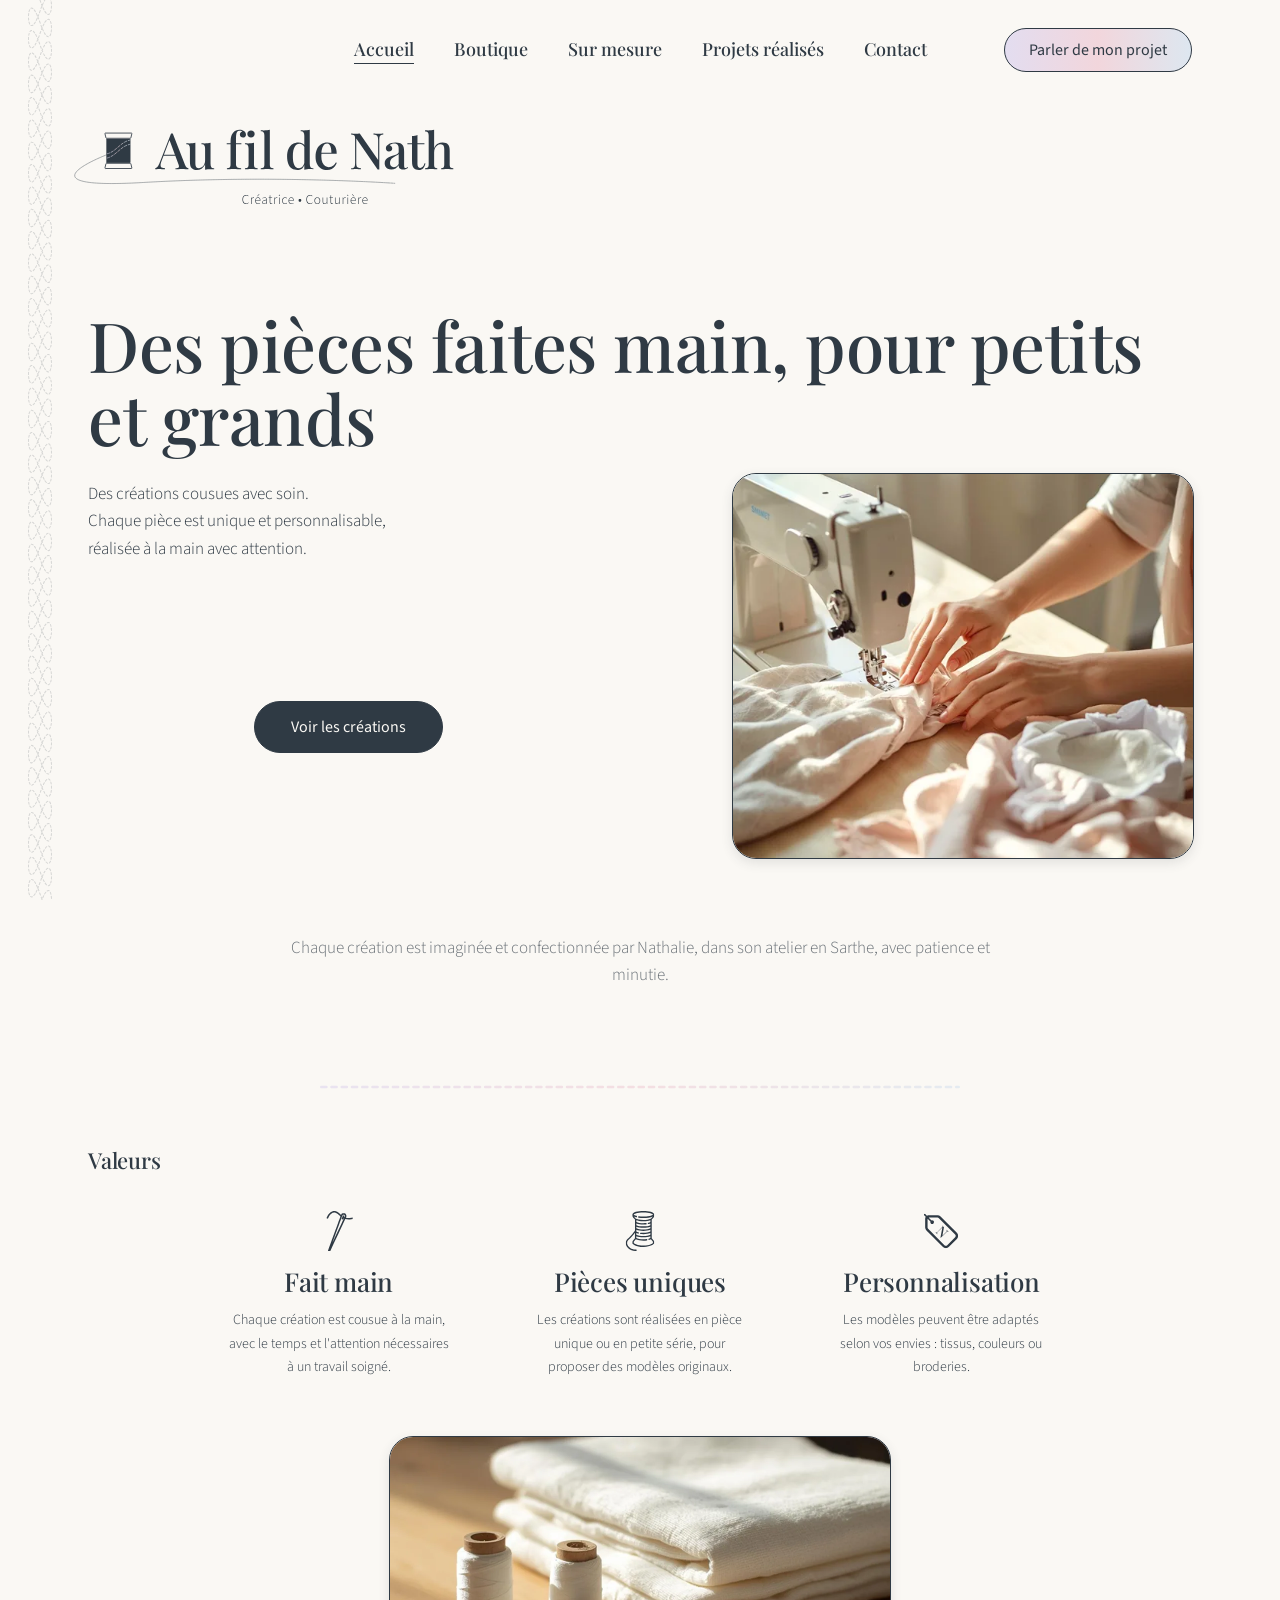
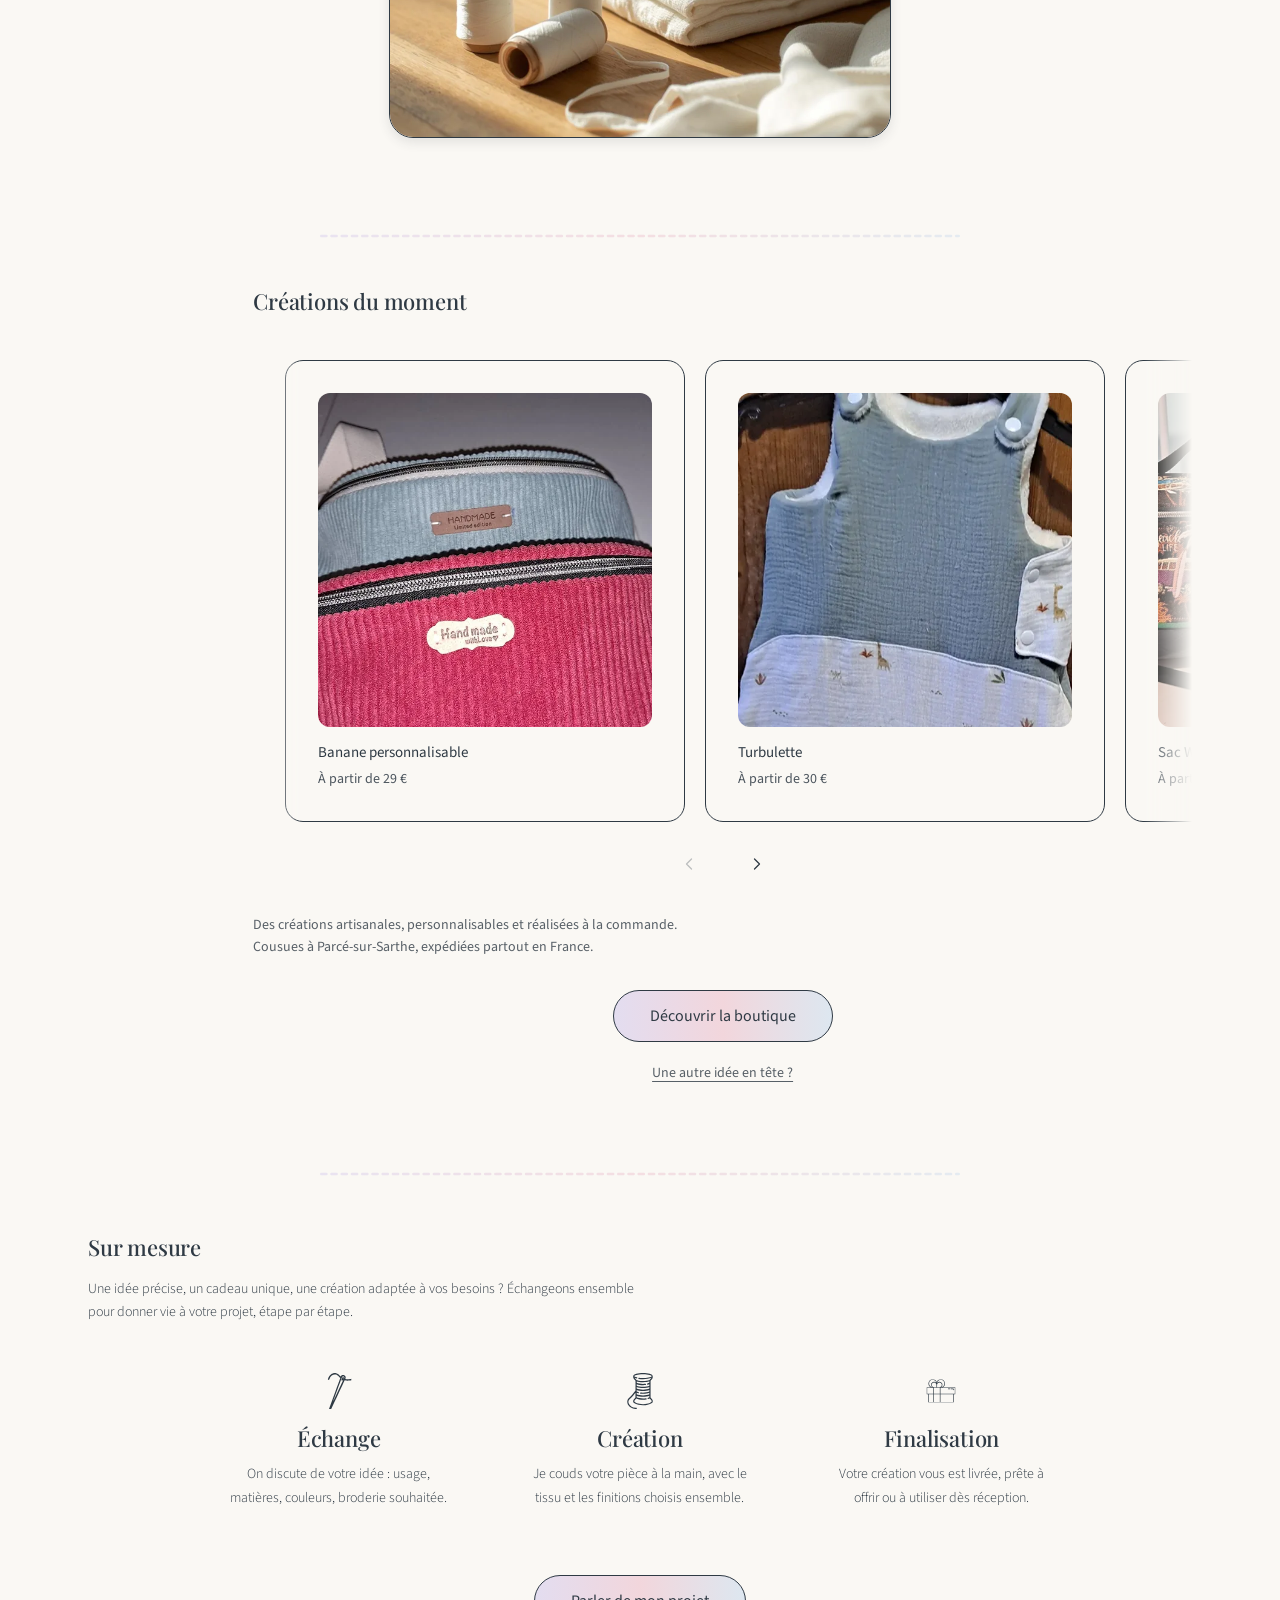
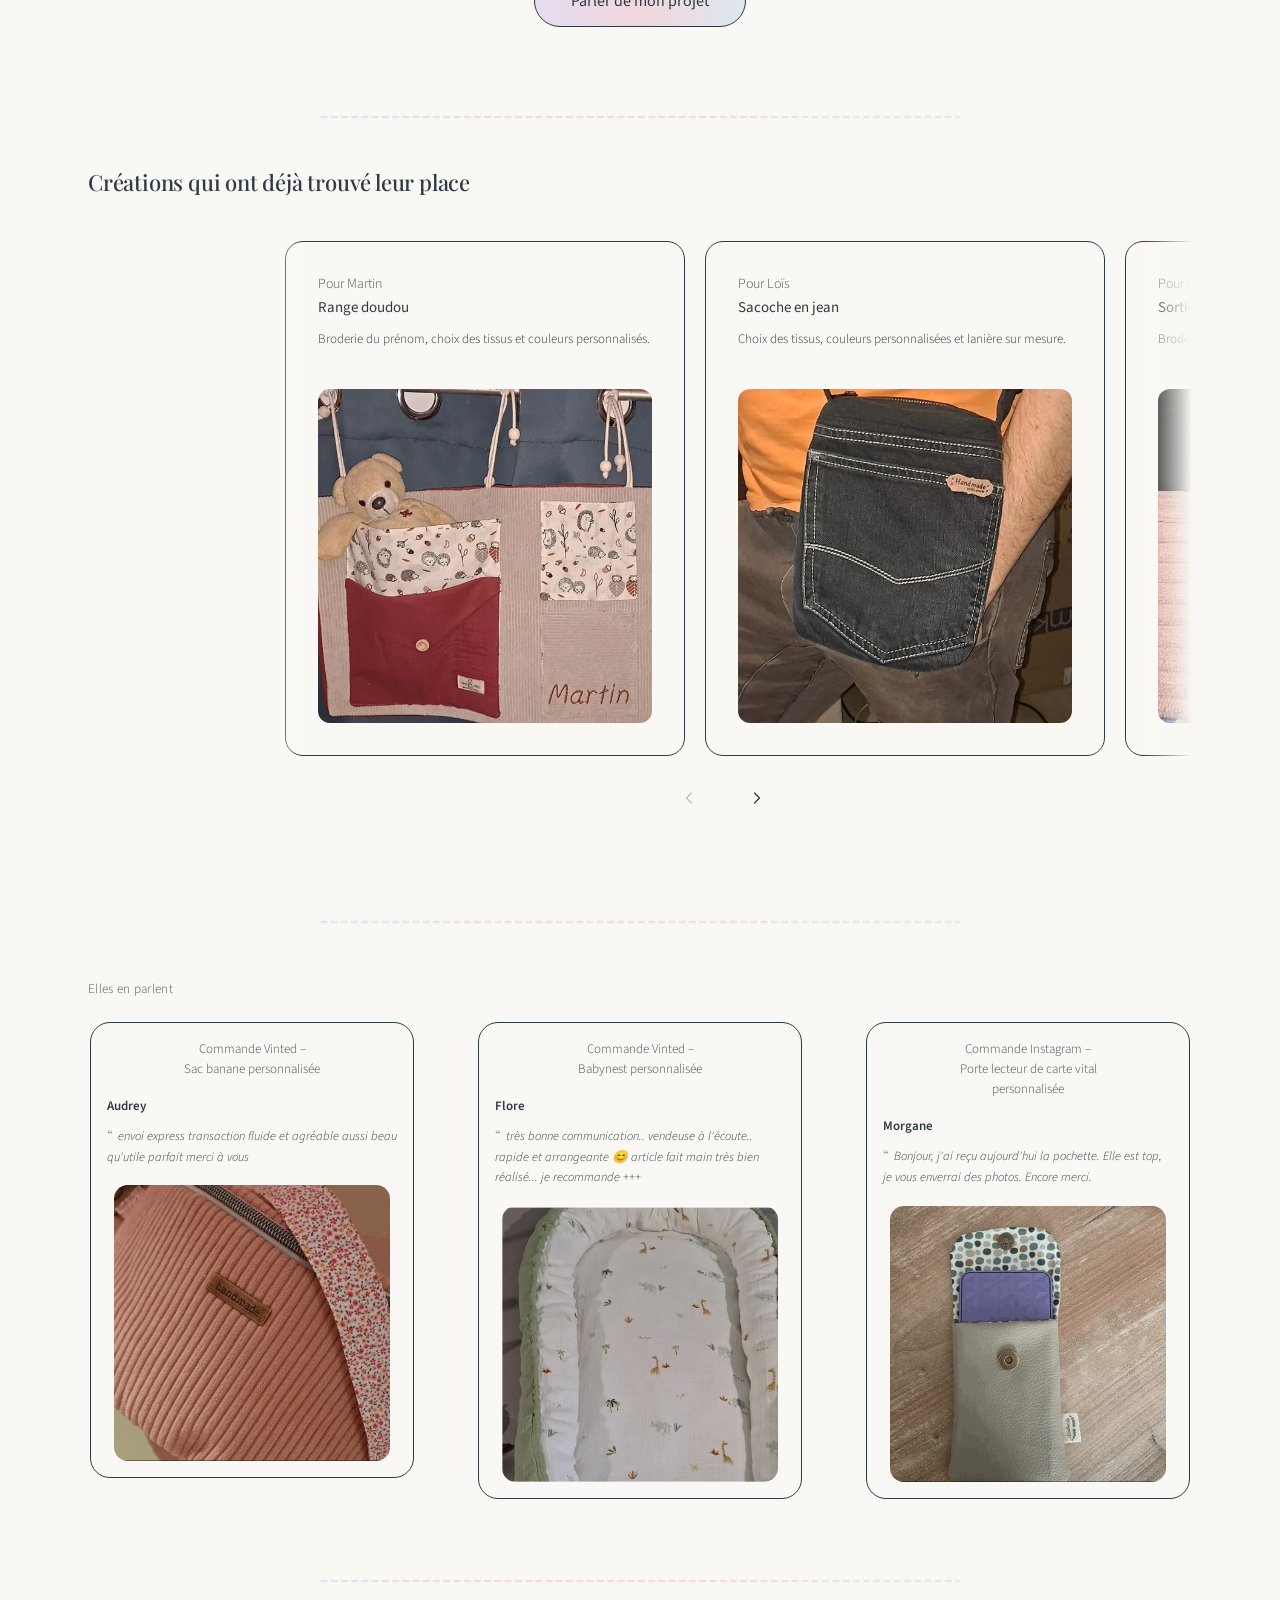
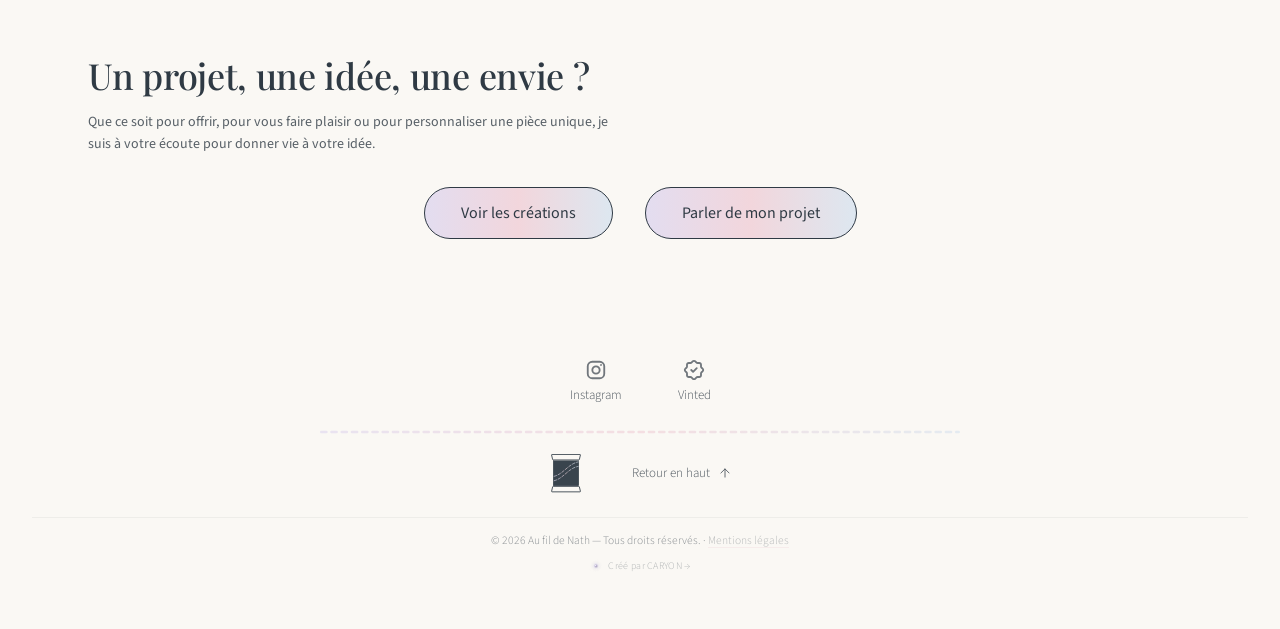
==== commit 22e98015: "SEO" ====
--- a/index.html
+++ b/index.html
@@ -3,28 +3,32 @@
 <head>
   <meta charset="UTF-8" />
   <meta name="viewport" content="width=device-width, initial-scale=1.0" />
-  <title>Au fil de Nath — Créatrice Couturière</title>
-  <!-- Open Graph / partage réseaux sociaux -->
+
+  <!-- ── SEO ────────────────────────────────────────────── -->
+  <title>Couturière créatrice à Parcé-sur-Sarthe (72) — Au fil de Nath</title>
+  <meta name="description" content="Nathalie, couturière artisanale à Parcé-sur-Sarthe (72). Créations cousues main et personnalisables : univers bébé, sacs, maroquinerie et accessoires." />
+  <link rel="canonical" href="https://aufildenath.fr/" />
+
+  <!-- ── Favicon ────────────────────────────────────────── -->
+  <link rel="icon" type="image/svg+xml" href="assets/favicon.svg" />
+  <link rel="apple-touch-icon" href="assets/favicon.svg" />
+  <meta name="theme-color" content="#FAF8F4" />
+
+  <!-- ── Partage social (Open Graph / Twitter) ───────────── -->
   <meta property="og:type" content="website" />
   <meta property="og:site_name" content="Au fil de Nath" />
   <meta property="og:locale" content="fr_FR" />
-  <meta property="og:title" content="Au fil de Nath — Créatrice Couturière" />
-  <meta property="og:description" content="Nathalie, couturière artisanale. Créations cousues main, pièces uniques et personnalisables : univers bébé, accessoires, sacs et maroquinerie." />
+  <meta property="og:title" content="Couturière créatrice à Parcé-sur-Sarthe (72) — Au fil de Nath" />
+  <meta property="og:description" content="Nathalie, couturière artisanale à Parcé-sur-Sarthe (72). Créations cousues main et personnalisables : univers bébé, sacs, maroquinerie et accessoires." />
   <meta property="og:url" content="https://aufildenath.fr/" />
   <meta property="og:image" content="https://aufildenath.fr/assets/og-image.jpg" />
-  <meta property="og:image:secure_url" content="https://aufildenath.fr/assets/og-image.jpg" />
-  <meta property="og:image:type" content="image/jpeg" />
   <meta property="og:image:width" content="1200" />
   <meta property="og:image:height" content="630" />
-  <meta property="og:image:alt" content="Au fil de Nath — Créatrice Couturière" />
+  <meta property="og:image:alt" content="Au fil de Nath — créatrice couturière à Parcé-sur-Sarthe" />
   <meta name="twitter:card" content="summary_large_image" />
-  <meta name="twitter:title" content="Au fil de Nath — Créatrice Couturière" />
-  <meta name="twitter:description" content="Nathalie, couturière artisanale. Créations cousues main, pièces uniques et personnalisables : univers bébé, accessoires, sacs et maroquinerie." />
+  <meta name="twitter:title" content="Couturière créatrice à Parcé-sur-Sarthe (72) — Au fil de Nath" />
+  <meta name="twitter:description" content="Nathalie, couturière artisanale à Parcé-sur-Sarthe (72). Créations cousues main et personnalisables : univers bébé, sacs, maroquinerie et accessoires." />
   <meta name="twitter:image" content="https://aufildenath.fr/assets/og-image.jpg" />
-  <link rel="icon" href="assets/favicon.svg" type="image/svg+xml" />
-
-  <meta name="description" content="Nathalie, couturière artisanale. Créations cousues main, pièces uniques et personnalisables : univers bébé, accessoires, sacs et maroquinerie." />
-
   <!-- Fonts Google : Playfair Display + Source Sans 3 -->
   <link rel="preconnect" href="https://fonts.googleapis.com" />
   <link rel="preconnect" href="https://fonts.gstatic.com" crossorigin />
@@ -38,6 +42,84 @@
   <link rel="stylesheet" href="creations.css" />
   <link rel="stylesheet" href="sections.css" />
 
+
+  <!-- ── Données structurées (Google — recherche locale) ─── -->
+  <script type="application/ld+json">
+  {
+    "@context": "https://schema.org",
+    "@graph": [
+      {
+        "@type": ["LocalBusiness", "ClothingStore"],
+        "@id": "https://aufildenath.fr/#business",
+        "name": "Au fil de Nath",
+        "alternateName": "Au fil de Nath — Créatrice Couturière",
+        "description": "Couturière créatrice artisanale à Parcé-sur-Sarthe (72). Créations cousues main et personnalisables : univers bébé, sacs, maroquinerie et accessoires.",
+        "url": "https://aufildenath.fr/",
+        "image": "https://aufildenath.fr/assets/og-image.jpg",
+        "logo": "https://aufildenath.fr/assets/logo%20sans%20fond.svg",
+        "email": "nathalie.pancher72@gmail.com",
+        "telephone": "+33633056469",
+        "priceRange": "€€",
+        "currenciesAccepted": "EUR",
+        "founder": {
+          "@type": "Person",
+          "name": "Nathalie Pancher"
+        },
+        "address": {
+          "@type": "PostalAddress",
+          "addressLocality": "Parcé-sur-Sarthe",
+          "addressRegion": "Pays de la Loire",
+          "addressCountry": "FR"
+        },
+        "areaServed": [
+          { "@type": "AdministrativeArea", "name": "Sarthe" },
+          { "@type": "AdministrativeArea", "name": "Pays de la Loire" },
+          { "@type": "Country", "name": "France" }
+        ],
+        "knowsAbout": [
+          "couture sur mesure",
+          "création textile artisanale",
+          "broderie personnalisée",
+          "puériculture cousue main",
+          "maroquinerie textile"
+        ],
+        "sameAs": [
+          "https://www.instagram.com/au_fil_de_nath/",
+          "https://www.vinted.fr/member/133558715-aufilsdenath"
+        ],
+        "hasOfferCatalog": {
+          "@type": "OfferCatalog",
+          "name": "Créations Au fil de Nath",
+          "itemListElement": [
+            {
+              "@type": "OfferCatalog",
+              "name": "Univers bébé",
+              "description": "Turbulettes, babynests, sacs à dos crèche, protège carnet de santé, doudous, bavoirs et sacs à langer cousus main et personnalisables."
+            },
+            {
+              "@type": "OfferCatalog",
+              "name": "Sacs & maroquinerie",
+              "description": "Sacs weekend, sacs à main, sacoches et housses en tissu, cousus main et personnalisables."
+            },
+            {
+              "@type": "OfferCatalog",
+              "name": "Accessoires",
+              "description": "Pochettes, trousses, essuie-tout lavables, marque-pages et cotons lavables faits main."
+            }
+          ]
+        }
+      },
+      {
+        "@type": "WebSite",
+        "@id": "https://aufildenath.fr/#website",
+        "url": "https://aufildenath.fr/",
+        "name": "Au fil de Nath",
+        "inLanguage": "fr-FR",
+        "publisher": { "@id": "https://aufildenath.fr/#business" }
+      }
+    ]
+  }
+  </script>
 </head>
 
 <body class="page-wrapper">
@@ -118,11 +200,12 @@
 
         <figure class="hero__image">
           <img
-            src="assets/hero%20photo.png"
+            src="assets/hero%20photo.webp"
             alt="Nathalie cousant un tissu rose pâle à sa machine à coudre"
             width="640"
             height="540"
             loading="eager"
+            fetchpriority="high"
           />
         </figure>
 
@@ -142,7 +225,7 @@
 
         <p class="hero__signature">
           Chaque création est imaginée et confectionnée par Nathalie,
-          avec patience et minutie.
+          dans son atelier en Sarthe, avec patience et minutie.
         </p>
 
       </div>
@@ -184,9 +267,12 @@
 
         <figure class="values__photo">
           <img
-            src="assets/Valeurs%20photo.png"
+            src="assets/Valeurs%20photo.webp"
             alt="Bobines de fil et linges pliés sur un plan de travail en bois"
+            width="1000"
+            height="600"
             loading="lazy"
+            decoding="async"
           />
         </figure>
 
@@ -275,7 +361,7 @@
 
         <p class="creations__caption">
           Des créations artisanales, personnalisables et réalisées à la commande.<br>
-          Fabrication artisanale en France.
+          Cousues à Parcé-sur-Sarthe, expédiées partout en France.
         </p>
 
         <a href="boutique.html" class="btn btn--gradient creations__cta">
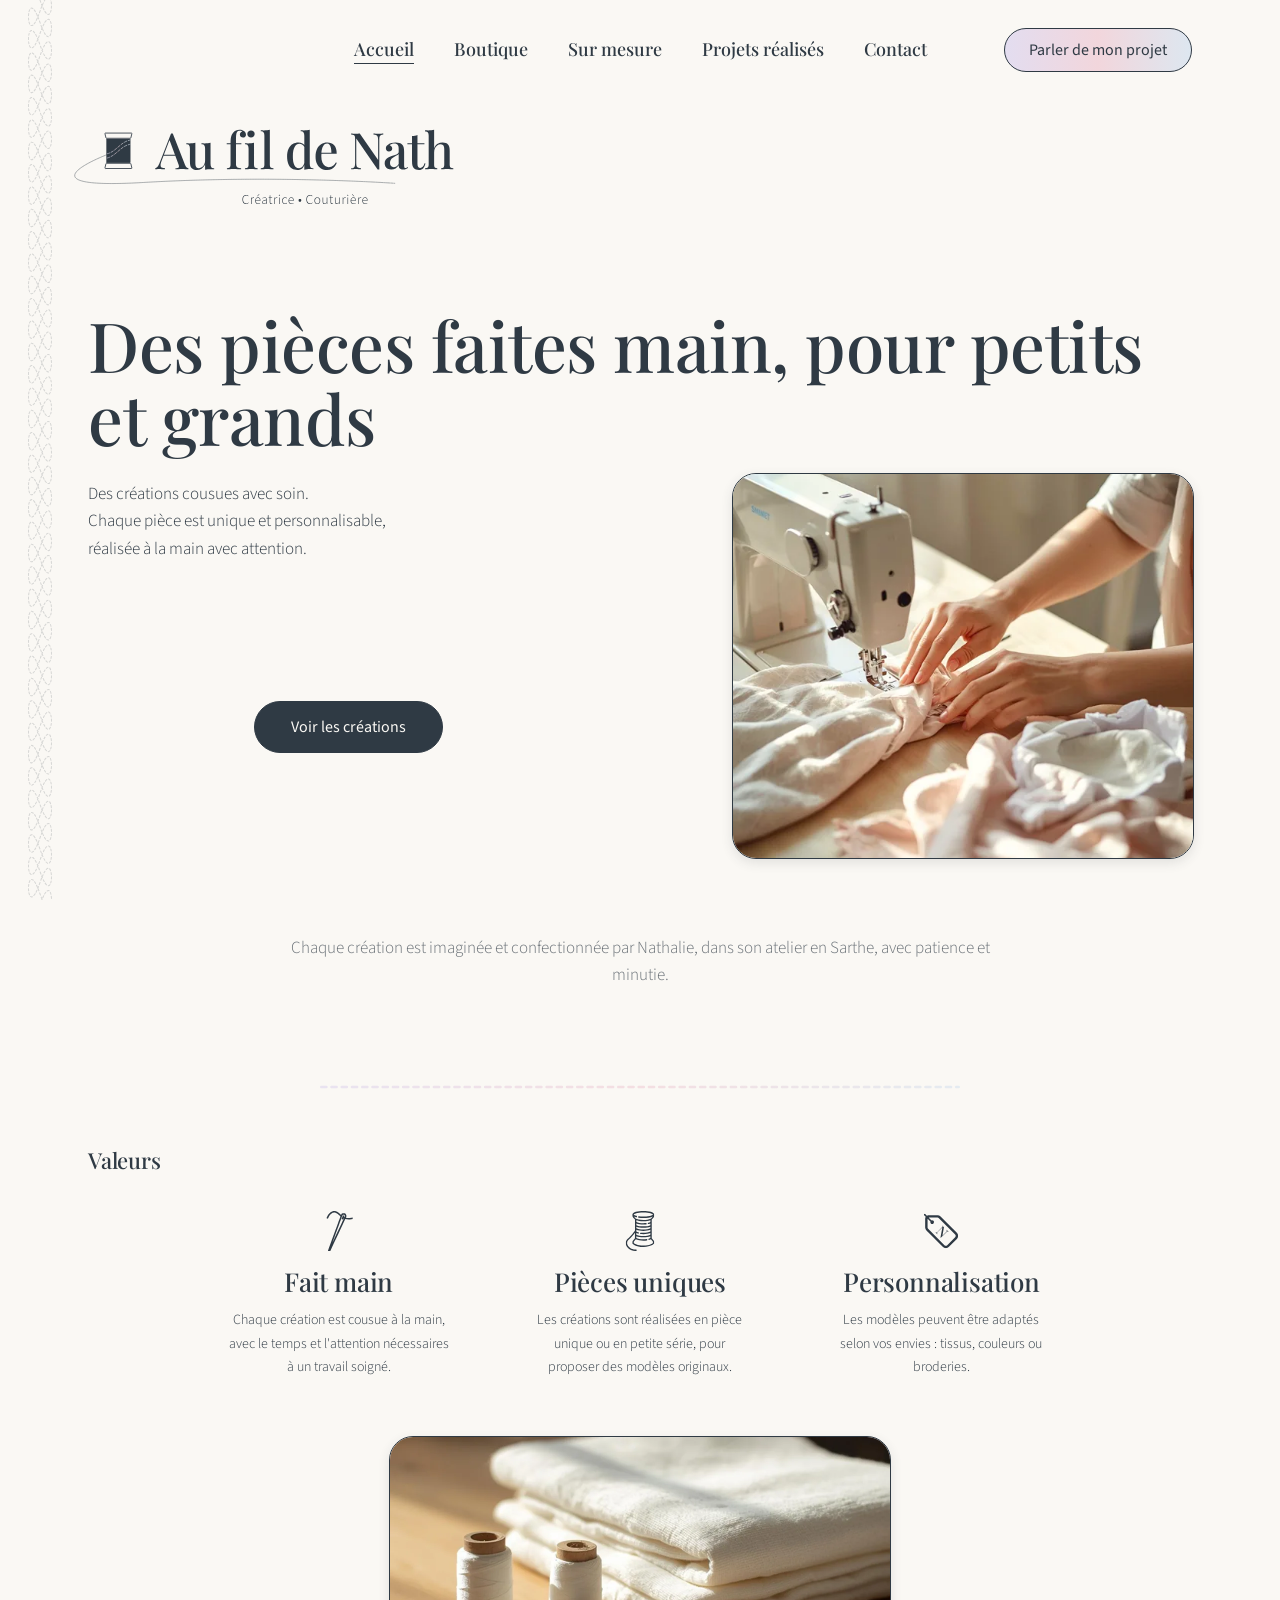
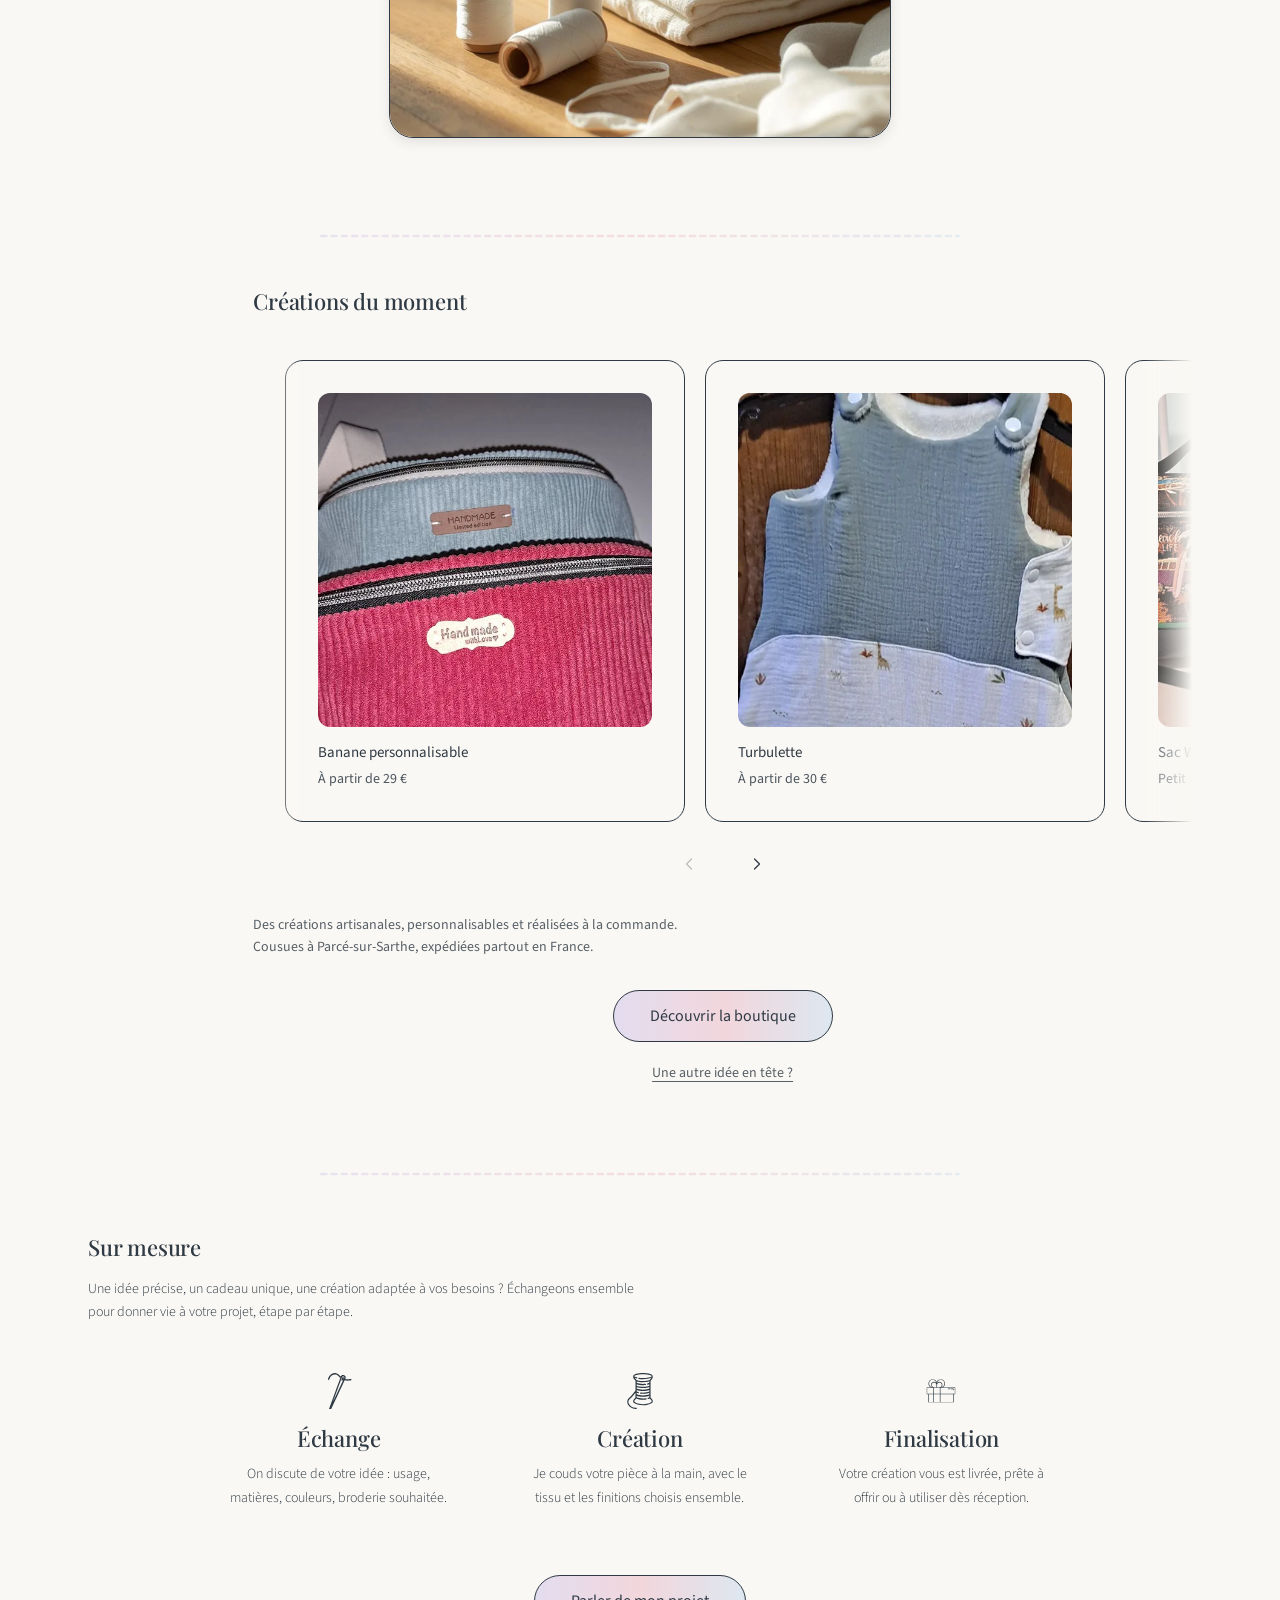
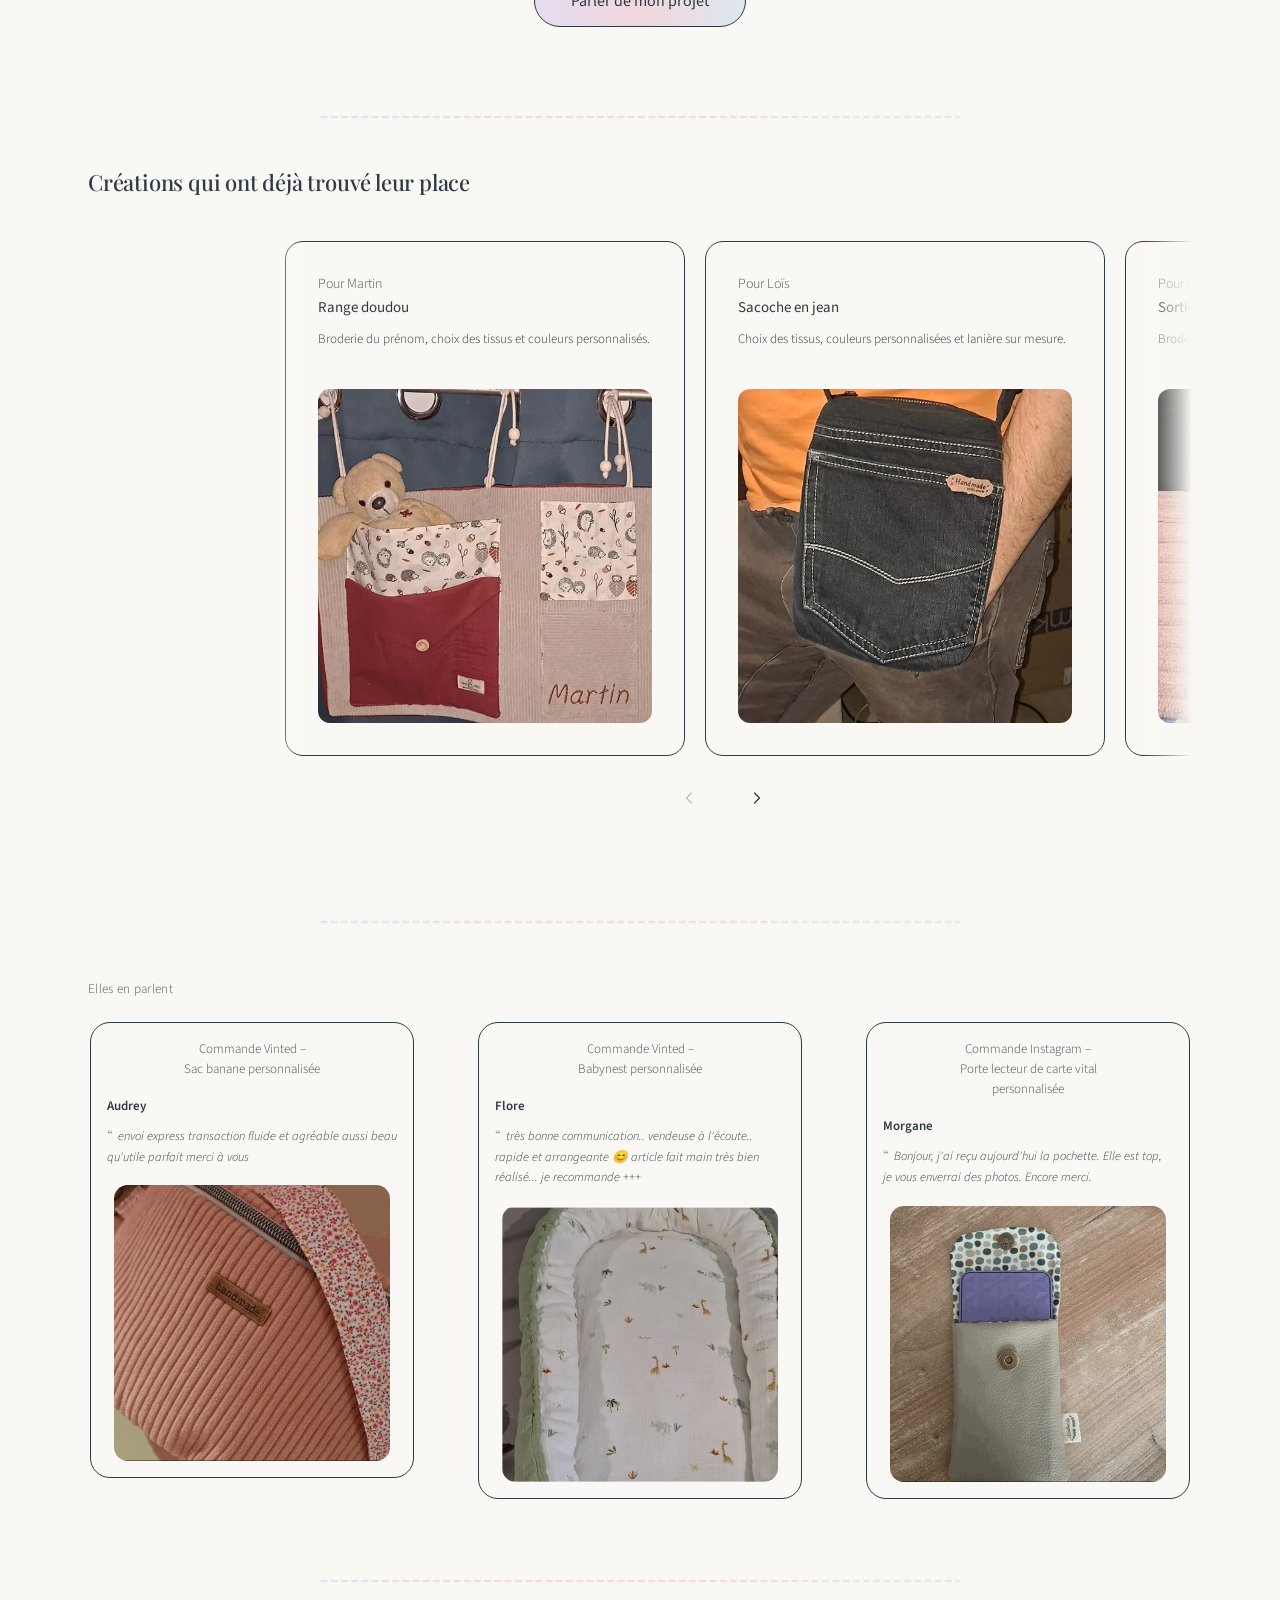
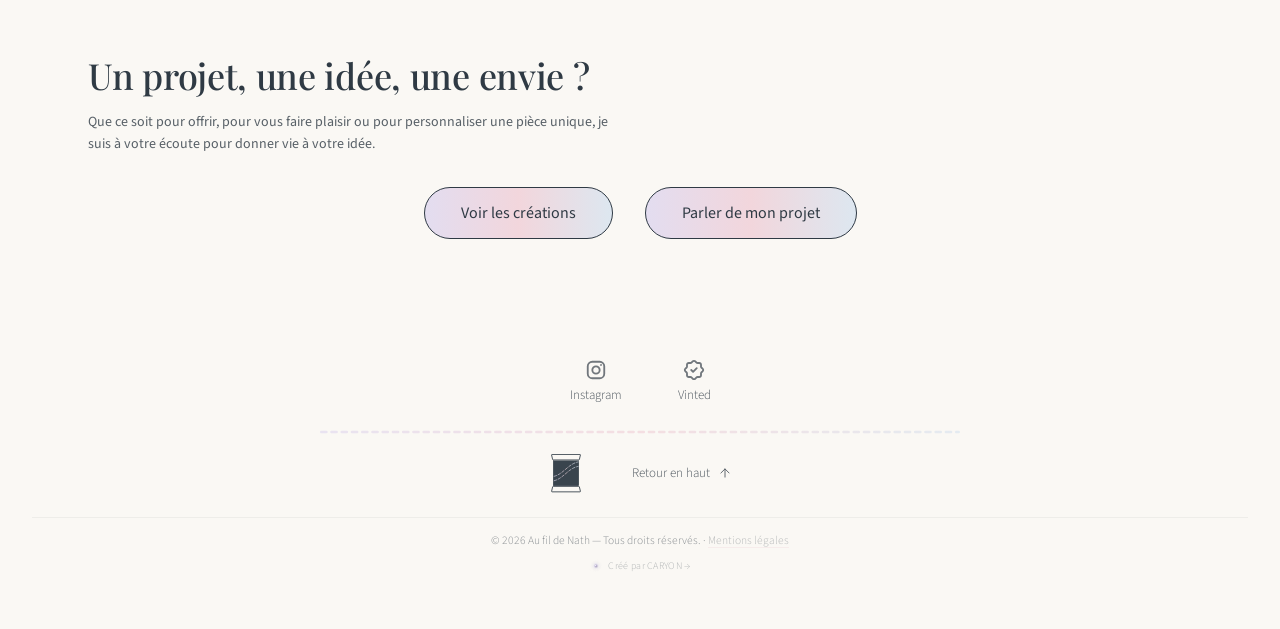
==== commit 56d71ac9: "Add files via upload" ====
--- a/index.html
+++ b/index.html
@@ -318,7 +318,7 @@
                     <img src="Photos%20produits/georges%205%201.webp" alt="Sac Weekend personnalisable" loading="lazy" />
                   </figure>
                   <h3 class="card__title">Sac Weekend personnalisable</h3>
-                  <p class="card__price">À partir de 35&nbsp;€</p>
+                  <p class="card__price">Petit : 40&nbsp;€ · Grand : 60&nbsp;€</p>
                 </a>
               </li>
 
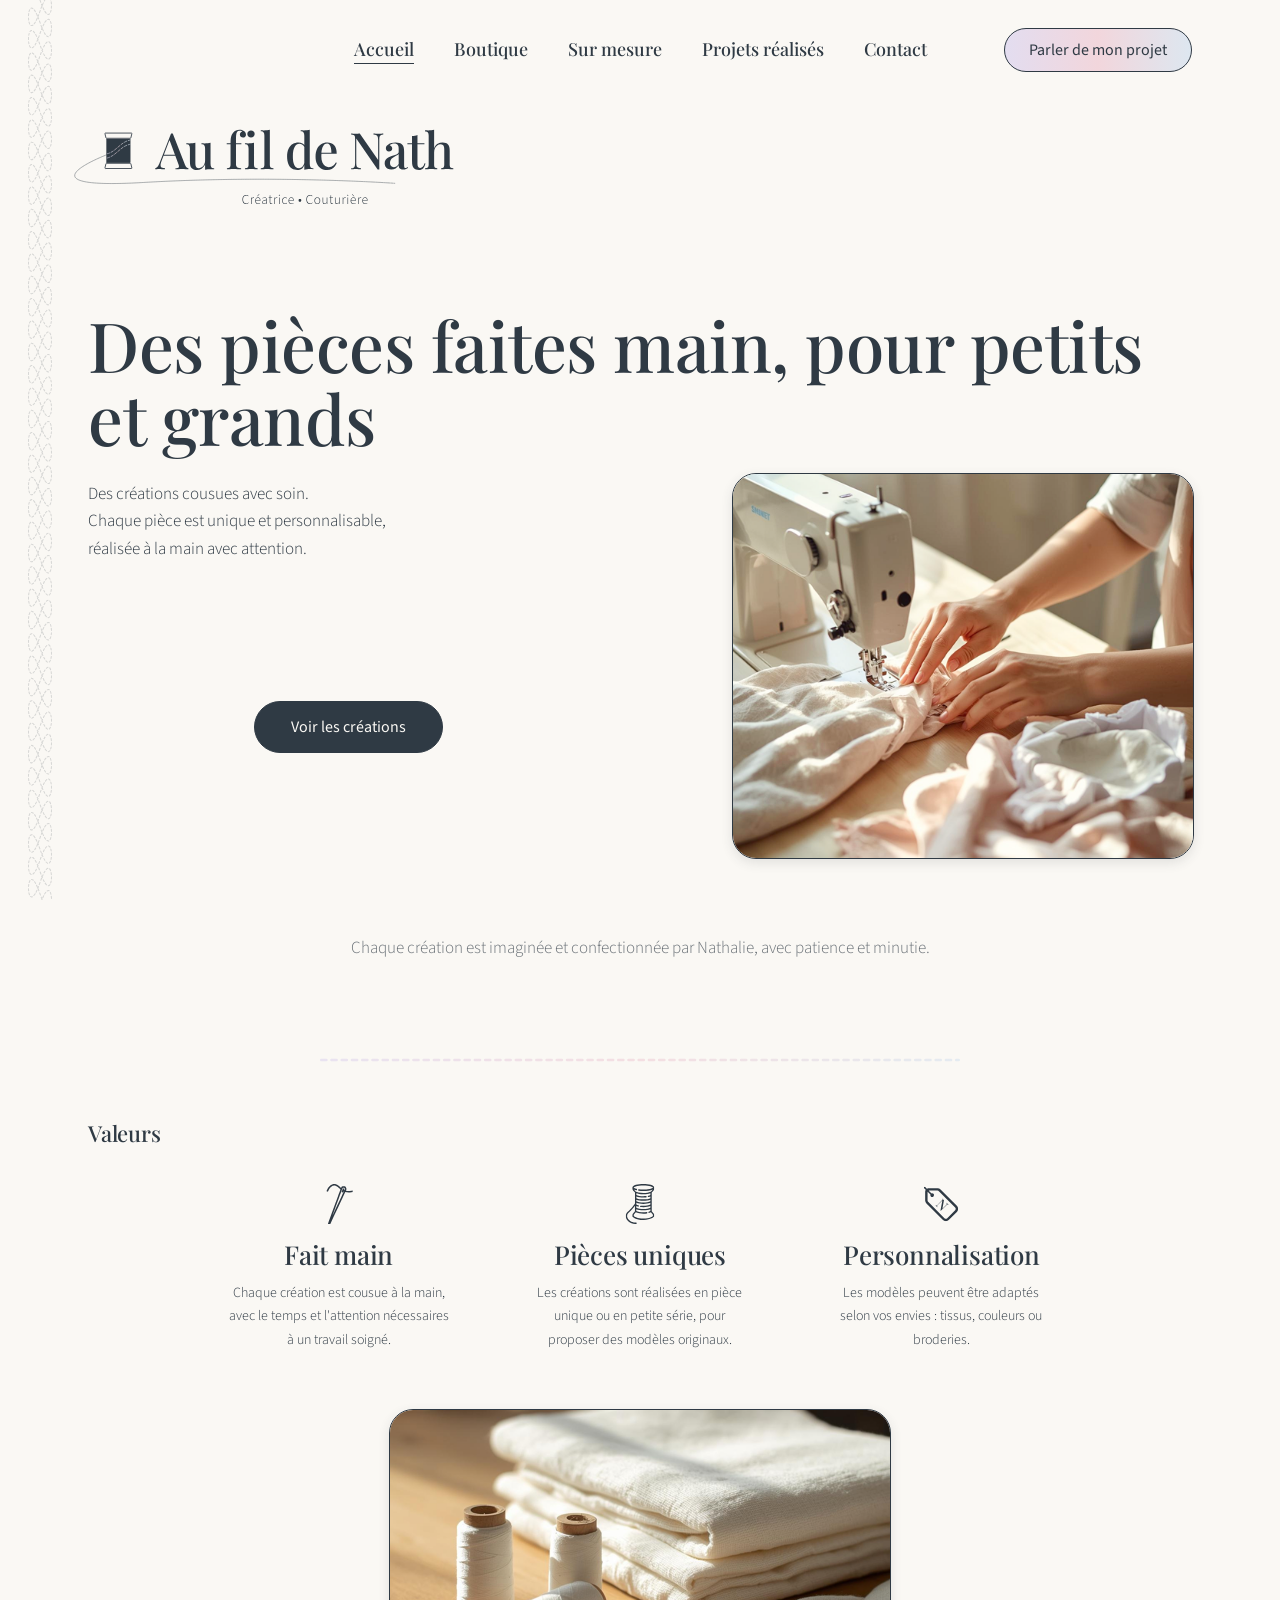
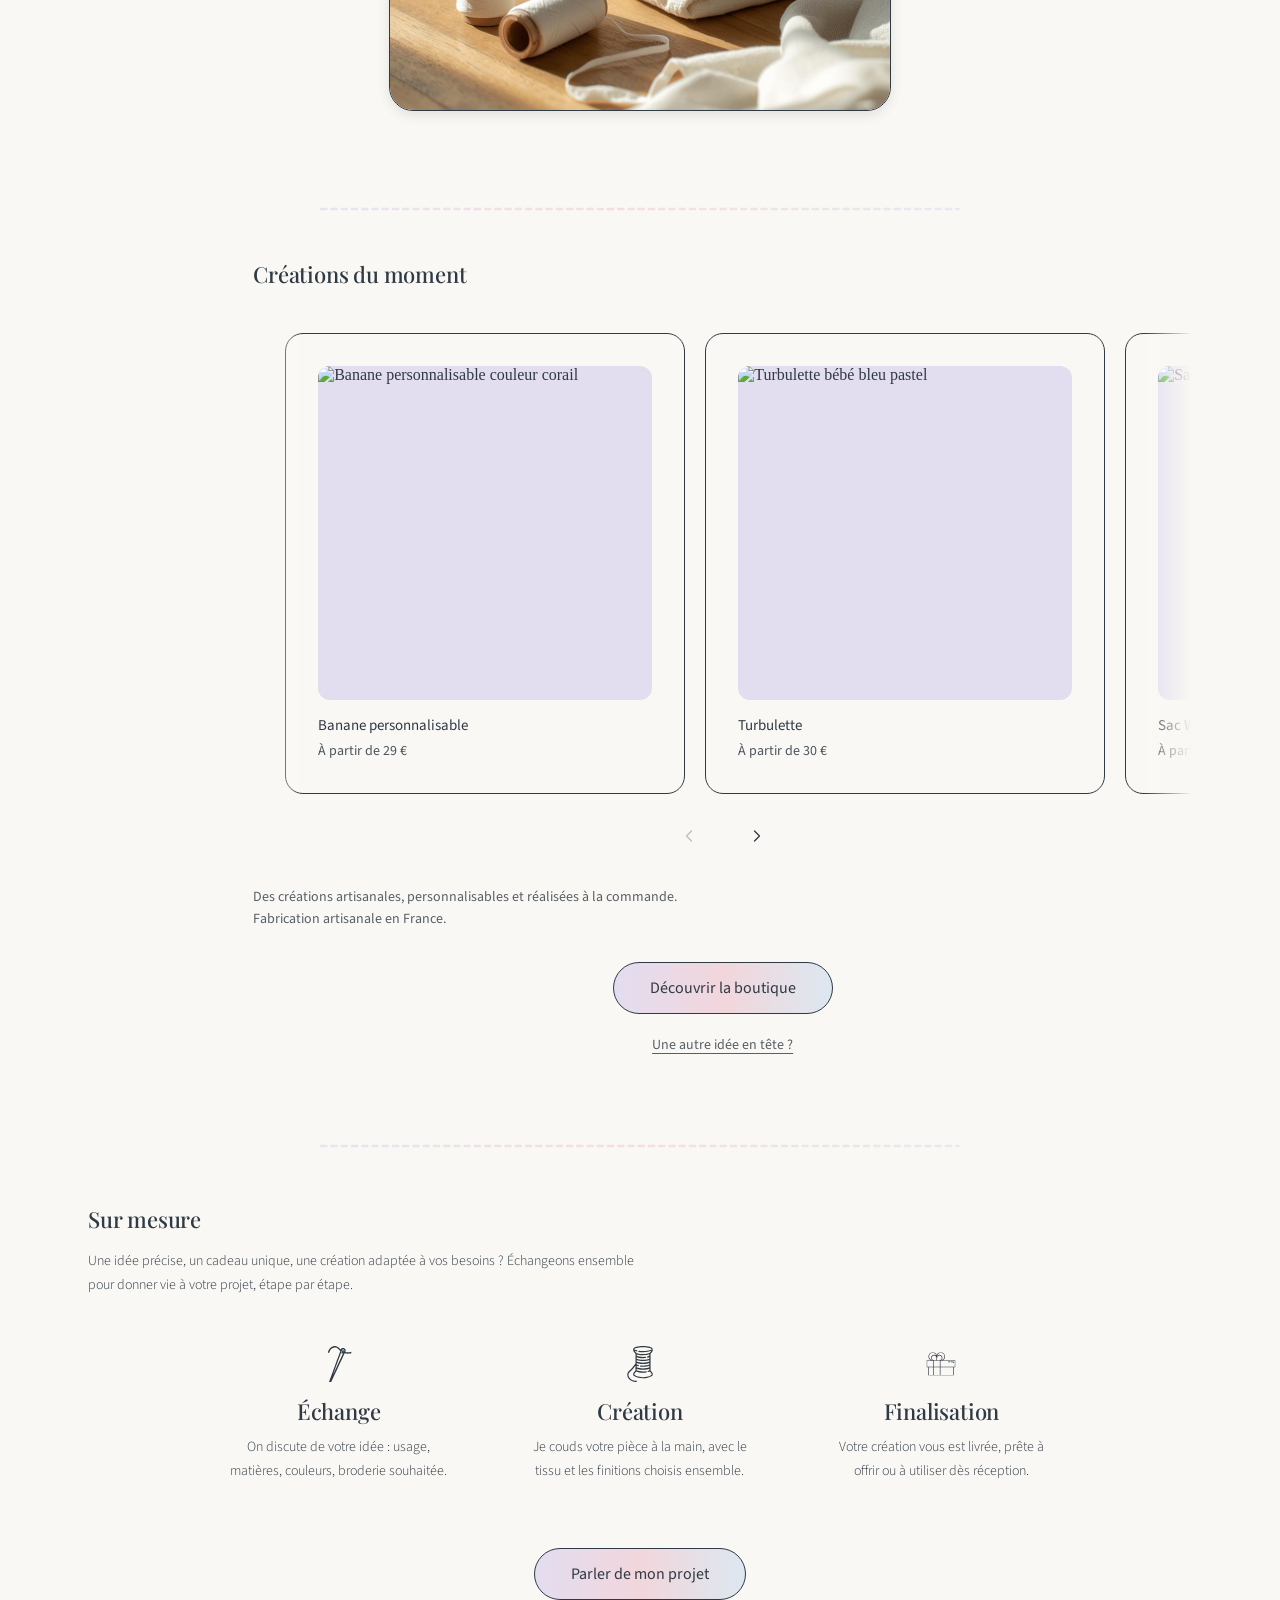
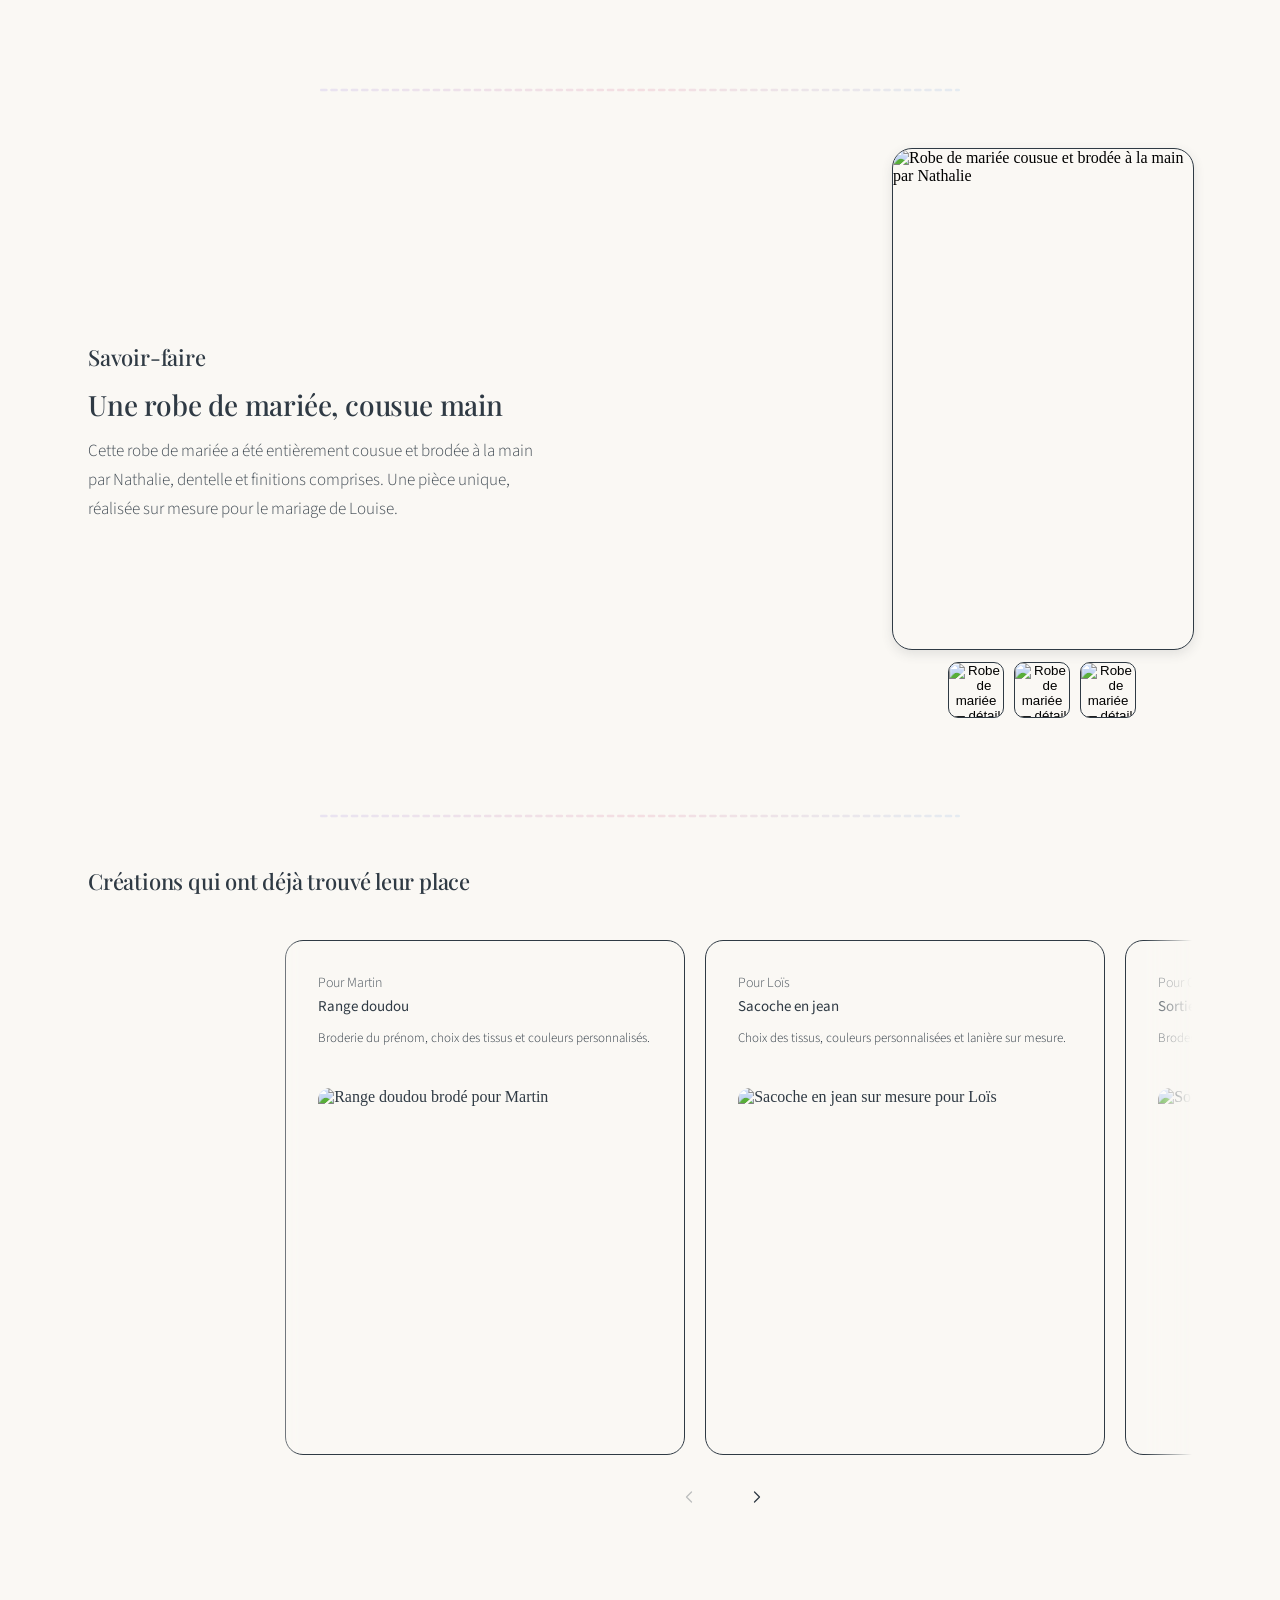
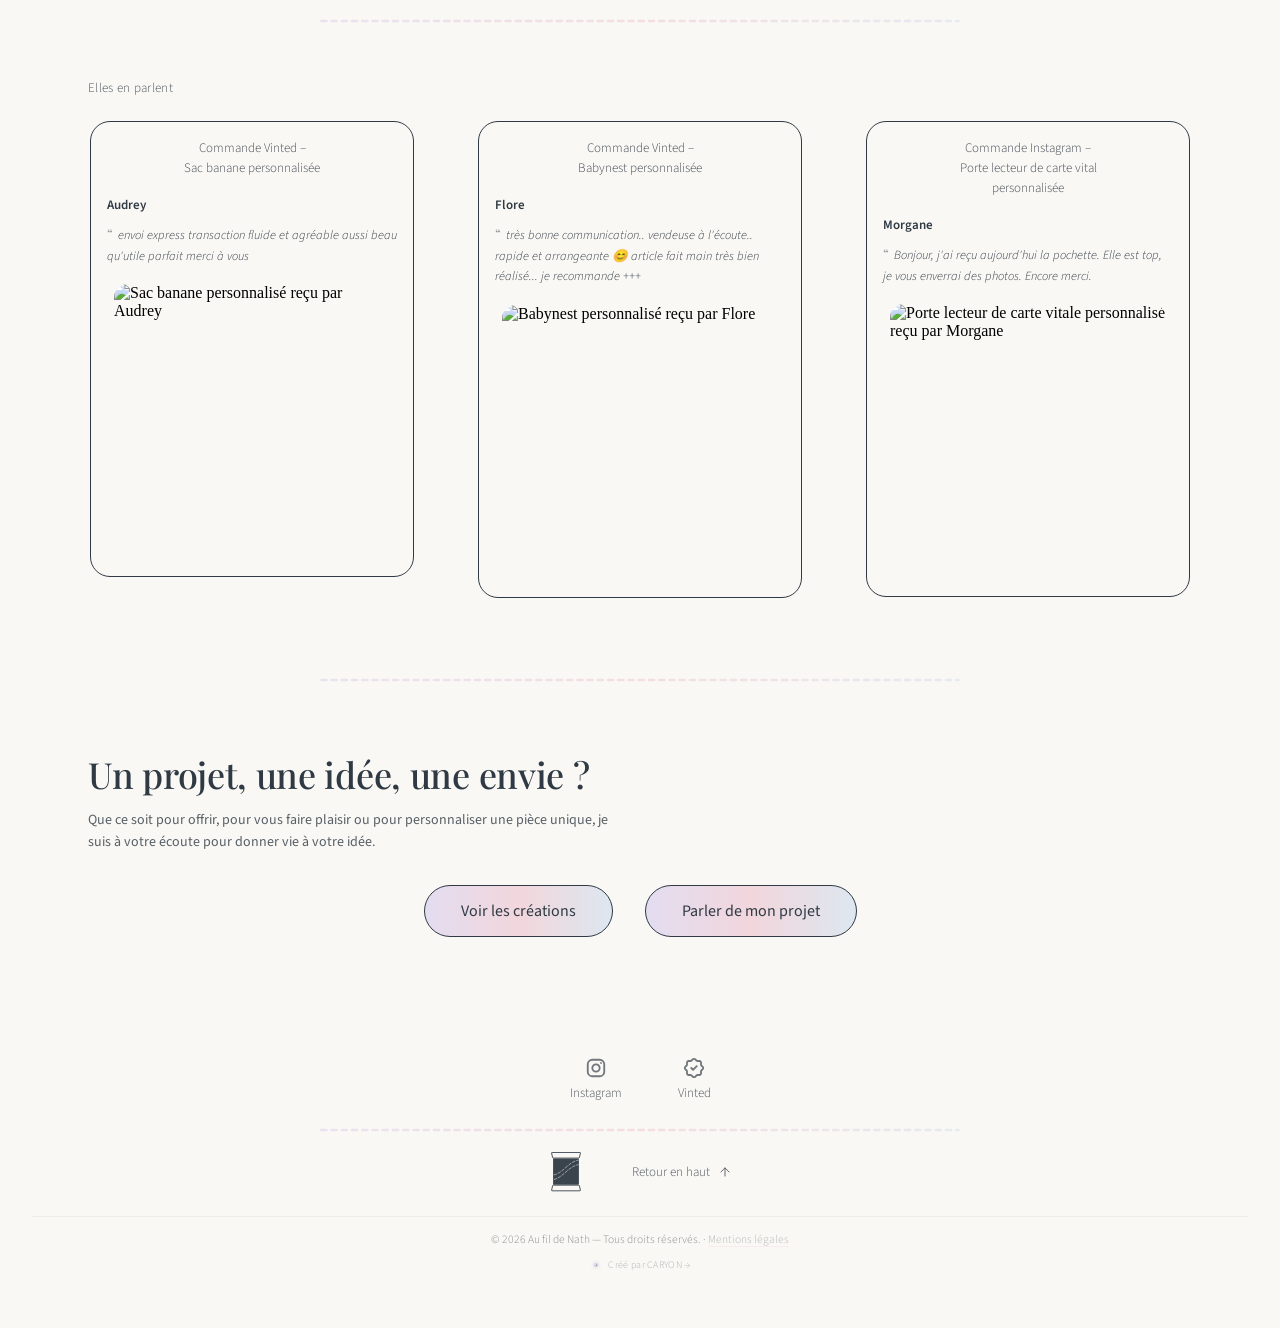
==== commit 073cf3a4: "Add files via upload" ====
--- a/index.html
+++ b/index.html
@@ -3,32 +3,9 @@
 <head>
   <meta charset="UTF-8" />
   <meta name="viewport" content="width=device-width, initial-scale=1.0" />
-
-  <!-- ── SEO ────────────────────────────────────────────── -->
-  <title>Couturière créatrice à Parcé-sur-Sarthe (72) — Au fil de Nath</title>
-  <meta name="description" content="Nathalie, couturière artisanale à Parcé-sur-Sarthe (72). Créations cousues main et personnalisables : univers bébé, sacs, maroquinerie et accessoires." />
-  <link rel="canonical" href="https://aufildenath.fr/" />
-
-  <!-- ── Favicon ────────────────────────────────────────── -->
-  <link rel="icon" type="image/svg+xml" href="assets/favicon.svg" />
-  <link rel="apple-touch-icon" href="assets/favicon.svg" />
-  <meta name="theme-color" content="#FAF8F4" />
-
-  <!-- ── Partage social (Open Graph / Twitter) ───────────── -->
-  <meta property="og:type" content="website" />
-  <meta property="og:site_name" content="Au fil de Nath" />
-  <meta property="og:locale" content="fr_FR" />
-  <meta property="og:title" content="Couturière créatrice à Parcé-sur-Sarthe (72) — Au fil de Nath" />
-  <meta property="og:description" content="Nathalie, couturière artisanale à Parcé-sur-Sarthe (72). Créations cousues main et personnalisables : univers bébé, sacs, maroquinerie et accessoires." />
-  <meta property="og:url" content="https://aufildenath.fr/" />
-  <meta property="og:image" content="https://aufildenath.fr/assets/og-image.jpg" />
-  <meta property="og:image:width" content="1200" />
-  <meta property="og:image:height" content="630" />
-  <meta property="og:image:alt" content="Au fil de Nath — créatrice couturière à Parcé-sur-Sarthe" />
-  <meta name="twitter:card" content="summary_large_image" />
-  <meta name="twitter:title" content="Couturière créatrice à Parcé-sur-Sarthe (72) — Au fil de Nath" />
-  <meta name="twitter:description" content="Nathalie, couturière artisanale à Parcé-sur-Sarthe (72). Créations cousues main et personnalisables : univers bébé, sacs, maroquinerie et accessoires." />
-  <meta name="twitter:image" content="https://aufildenath.fr/assets/og-image.jpg" />
+  <title>Au fil de Nath — Créatrice Couturière</title>
+  <meta name="description" content="Nathalie, couturière artisanale. Créations cousues main, pièces uniques et personnalisables : univers bébé, accessoires, sacs et maroquinerie." />
+
   <!-- Fonts Google : Playfair Display + Source Sans 3 -->
   <link rel="preconnect" href="https://fonts.googleapis.com" />
   <link rel="preconnect" href="https://fonts.gstatic.com" crossorigin />
@@ -42,84 +19,6 @@
   <link rel="stylesheet" href="creations.css" />
   <link rel="stylesheet" href="sections.css" />
 
-
-  <!-- ── Données structurées (Google — recherche locale) ─── -->
-  <script type="application/ld+json">
-  {
-    "@context": "https://schema.org",
-    "@graph": [
-      {
-        "@type": ["LocalBusiness", "ClothingStore"],
-        "@id": "https://aufildenath.fr/#business",
-        "name": "Au fil de Nath",
-        "alternateName": "Au fil de Nath — Créatrice Couturière",
-        "description": "Couturière créatrice artisanale à Parcé-sur-Sarthe (72). Créations cousues main et personnalisables : univers bébé, sacs, maroquinerie et accessoires.",
-        "url": "https://aufildenath.fr/",
-        "image": "https://aufildenath.fr/assets/og-image.jpg",
-        "logo": "https://aufildenath.fr/assets/logo%20sans%20fond.svg",
-        "email": "nathalie.pancher72@gmail.com",
-        "telephone": "+33633056469",
-        "priceRange": "€€",
-        "currenciesAccepted": "EUR",
-        "founder": {
-          "@type": "Person",
-          "name": "Nathalie Pancher"
-        },
-        "address": {
-          "@type": "PostalAddress",
-          "addressLocality": "Parcé-sur-Sarthe",
-          "addressRegion": "Pays de la Loire",
-          "addressCountry": "FR"
-        },
-        "areaServed": [
-          { "@type": "AdministrativeArea", "name": "Sarthe" },
-          { "@type": "AdministrativeArea", "name": "Pays de la Loire" },
-          { "@type": "Country", "name": "France" }
-        ],
-        "knowsAbout": [
-          "couture sur mesure",
-          "création textile artisanale",
-          "broderie personnalisée",
-          "puériculture cousue main",
-          "maroquinerie textile"
-        ],
-        "sameAs": [
-          "https://www.instagram.com/au_fil_de_nath/",
-          "https://www.vinted.fr/member/133558715-aufilsdenath"
-        ],
-        "hasOfferCatalog": {
-          "@type": "OfferCatalog",
-          "name": "Créations Au fil de Nath",
-          "itemListElement": [
-            {
-              "@type": "OfferCatalog",
-              "name": "Univers bébé",
-              "description": "Turbulettes, babynests, sacs à dos crèche, protège carnet de santé, doudous, bavoirs et sacs à langer cousus main et personnalisables."
-            },
-            {
-              "@type": "OfferCatalog",
-              "name": "Sacs & maroquinerie",
-              "description": "Sacs weekend, sacs à main, sacoches et housses en tissu, cousus main et personnalisables."
-            },
-            {
-              "@type": "OfferCatalog",
-              "name": "Accessoires",
-              "description": "Pochettes, trousses, essuie-tout lavables, marque-pages et cotons lavables faits main."
-            }
-          ]
-        }
-      },
-      {
-        "@type": "WebSite",
-        "@id": "https://aufildenath.fr/#website",
-        "url": "https://aufildenath.fr/",
-        "name": "Au fil de Nath",
-        "inLanguage": "fr-FR",
-        "publisher": { "@id": "https://aufildenath.fr/#business" }
-      }
-    ]
-  }
-  </script>
 </head>
 
 <body class="page-wrapper">
@@ -200,12 +99,11 @@
 
         <figure class="hero__image">
           <img
-            src="assets/hero%20photo.webp"
+            src="assets/hero%20photo.png"
             alt="Nathalie cousant un tissu rose pâle à sa machine à coudre"
             width="640"
             height="540"
             loading="eager"
-            fetchpriority="high"
           />
         </figure>
 
@@ -225,7 +123,7 @@
 
         <p class="hero__signature">
           Chaque création est imaginée et confectionnée par Nathalie,
-          dans son atelier en Sarthe, avec patience et minutie.
+          avec patience et minutie.
         </p>
 
       </div>
@@ -267,12 +165,9 @@
 
         <figure class="values__photo">
           <img
-            src="assets/Valeurs%20photo.webp"
+            src="assets/Valeurs%20photo.png"
             alt="Bobines de fil et linges pliés sur un plan de travail en bois"
-            width="1000"
-            height="600"
             loading="lazy"
-            decoding="async"
           />
         </figure>
 
@@ -295,7 +190,7 @@
               <li class="card">
                 <a href="fiche-produit.html?p=banane&from=home" class="card__link">
                   <figure class="card__photo">
-                    <img src="Photos%20produits/Bananes%20livr%C3%A9es%20pour%20No%C3%ABl%20%F0%9F%8E%85%201.webp" alt="Banane personnalisable couleur corail" loading="lazy" />
+                    <img src="Photos%20produits/Bananes%20livr%C3%A9es%20pour%20No%C3%ABl%20%F0%9F%8E%85%201.png" alt="Banane personnalisable couleur corail" loading="lazy" />
                   </figure>
                   <h3 class="card__title">Banane personnalisable</h3>
                   <p class="card__price">À partir de 29&nbsp;€</p>
@@ -305,7 +200,7 @@
               <li class="card">
                 <a href="fiche-produit.html?p=turbulette&from=home" class="card__link">
                   <figure class="card__photo">
-                    <img src="Photos%20produits/Turbulette%201.webp" alt="Turbulette bébé bleu pastel" loading="lazy" />
+                    <img src="Photos%20produits/Turbulette%201.png" alt="Turbulette bébé bleu pastel" loading="lazy" />
                   </figure>
                   <h3 class="card__title">Turbulette</h3>
                   <p class="card__price">À partir de 30&nbsp;€</p>
@@ -315,17 +210,17 @@
               <li class="card">
                 <a href="fiche-produit.html?p=sac-weekend&from=home" class="card__link">
                   <figure class="card__photo">
-                    <img src="Photos%20produits/georges%205%201.webp" alt="Sac Weekend personnalisable" loading="lazy" />
+                    <img src="Photos%20produits/georges%205%201.png" alt="Sac Weekend personnalisable" loading="lazy" />
                   </figure>
                   <h3 class="card__title">Sac Weekend personnalisable</h3>
-                  <p class="card__price">Petit : 40&nbsp;€ · Grand : 60&nbsp;€</p>
+                  <p class="card__price">À partir de 35&nbsp;€</p>
                 </a>
               </li>
 
               <li class="card">
                 <a href="fiche-produit.html?p=protege-carnet-sante&from=home" class="card__link">
                   <figure class="card__photo">
-                    <img src="Photos%20produits/574750256_17975969078946309_2476281317568177951_n.%201.webp" alt="Protège carnet de santé personnalisé" loading="lazy" />
+                    <img src="Photos%20produits/574750256_17975969078946309_2476281317568177951_n.%201.png" alt="Protège carnet de santé personnalisé" loading="lazy" />
                   </figure>
                   <h3 class="card__title">Protège carnet de santé</h3>
                   <p class="card__price">À partir de 20&nbsp;€</p>
@@ -335,7 +230,7 @@
               <li class="card">
                 <a href="fiche-produit.html?p=sac-a-dos-creche&from=home" class="card__link">
                   <figure class="card__photo">
-                    <img src="Photos%20produits/sac%20%C3%A0%20dos%20cr%C3%A8che%206.webp" alt="Sac à dos crèche / maternelle" loading="lazy" />
+                    <img src="Photos%20produits/sac%20%C3%A0%20dos%20cr%C3%A8che%206.png" alt="Sac à dos crèche / maternelle" loading="lazy" />
                   </figure>
                   <h3 class="card__title">Sac à dos crèche / maternelle</h3>
                   <p class="card__price">À partir de 30&nbsp;€</p>
@@ -361,7 +256,7 @@
 
         <p class="creations__caption">
           Des créations artisanales, personnalisables et réalisées à la commande.<br>
-          Cousues à Parcé-sur-Sarthe, expédiées partout en France.
+          Fabrication artisanale en France.
         </p>
 
         <a href="boutique.html" class="btn btn--gradient creations__cta">
@@ -424,6 +319,41 @@
       </div>
     </section>
 
+    <img class="section-separator" src="assets/S%C3%A9parateur%20final.svg" alt="" aria-hidden="true" />
+
+
+    <!-- ── SECTION SAVOIR-FAIRE — Robe de mariée (pièce unique, hors catalogue) ── -->
+    <section class="savoir-faire" aria-labelledby="savoir-faire-eyebrow">
+      <div class="savoir-faire__inner">
+
+        <div class="savoir-faire__text">
+          <h2 id="savoir-faire-eyebrow" class="savoir-faire__eyebrow">Savoir-faire</h2>
+          <h3 class="savoir-faire__title">Une robe de mariée, cousue main</h3>
+          <p class="savoir-faire__desc">
+            Cette robe de mariée a été entièrement cousue et brodée à la main par Nathalie, dentelle et finitions comprises. Une pièce unique, réalisée sur mesure pour le mariage de Louise.
+          </p>
+        </div>
+
+        <div class="savoir-faire__gallery">
+          <figure class="savoir-faire__main">
+            <img id="savoir-faire-main-photo" src="Photos%20produits/Robe%20de%20mariee%20-%20hero.jpg" alt="Robe de mariée cousue et brodée à la main par Nathalie" />
+          </figure>
+          <div class="savoir-faire__thumbs">
+            <button type="button" class="savoir-faire__thumb" data-src="Photos%20produits/Robe%20de%20mariee%20-%20detail%201.jpg" aria-label="Photo 2 — détail broderie manche">
+              <img src="Photos%20produits/Robe%20de%20mariee%20-%20detail%201.jpg" alt="Robe de mariée — détail broderie manche" loading="lazy" />
+            </button>
+            <button type="button" class="savoir-faire__thumb" data-src="Photos%20produits/Robe%20de%20mariee%20-%20detail%202.jpg" aria-label="Photo 3 — détail dos et fermeture">
+              <img src="Photos%20produits/Robe%20de%20mariee%20-%20detail%202.jpg" alt="Robe de mariée — détail dos et fermeture" loading="lazy" />
+            </button>
+            <button type="button" class="savoir-faire__thumb" data-src="Photos%20produits/Robe%20de%20mariee%20-%20detail%203.jpg" aria-label="Photo 4 — détail broderie tulle">
+              <img src="Photos%20produits/Robe%20de%20mariee%20-%20detail%203.jpg" alt="Robe de mariée — détail broderie tulle" loading="lazy" />
+            </button>
+          </div>
+        </div>
+
+      </div>
+    </section>
+
     <img class="section-separator" id="realisations" src="assets/S%C3%A9parateur%20final.svg" alt="" aria-hidden="true" />
 
 
@@ -445,7 +375,7 @@
                   <h3 class="project-card__name">Range doudou</h3>
                   <p class="project-card__desc">Broderie du prénom, choix des tissus et couleurs personnalisés.</p>
                   <figure class="project-card__photo">
-                    <img src="Photos%20produits/Broderie%20Martin%201.webp" alt="Range doudou brodé pour Martin" loading="lazy" />
+                    <img src="Photos%20produits/Broderie%20Martin%201.png" alt="Range doudou brodé pour Martin" loading="lazy" />
                   </figure>
                   </div>
               </li>
@@ -456,7 +386,7 @@
                   <h3 class="project-card__name">Sacoche en jean</h3>
                   <p class="project-card__desc">Choix des tissus, couleurs personnalisées et lanière sur mesure.</p>
                   <figure class="project-card__photo">
-                    <img src="Photos%20produits/sacoche%20en%20jean%201.webp" alt="Sacoche en jean sur mesure pour Loïs" loading="lazy" />
+                    <img src="Photos%20produits/sacoche%20en%20jean%201.png" alt="Sacoche en jean sur mesure pour Loïs" loading="lazy" />
                   </figure>
                   </div>
               </li>
@@ -467,7 +397,7 @@
                   <h3 class="project-card__name">Sortie de bain</h3>
                   <p class="project-card__desc">Broderie du prénom, tissus et couleurs personnalisés.</p>
                   <figure class="project-card__photo">
-                    <img src="Photos%20produits/Broderie%20c%C3%A9leste%201.webp" alt="Sortie de bain brodée pour Céleste" loading="lazy" />
+                    <img src="Photos%20produits/Broderie%20c%C3%A9leste%201.png" alt="Sortie de bain brodée pour Céleste" loading="lazy" />
                   </figure>
                   </div>
               </li>
@@ -478,7 +408,7 @@
                   <h3 class="project-card__name">Doudou personnalisé</h3>
                   <p class="project-card__desc">Broderie du prénom et choix des tissus pour un cadeau de naissance.</p>
                   <figure class="project-card__photo">
-                    <img src="Photos%20produits/Broderie%20Joachim%201.webp" alt="Doudou brodé pour Joachim" loading="lazy" />
+                    <img src="Photos%20produits/Broderie%20Joachim%201.png" alt="Doudou brodé pour Joachim" loading="lazy" />
                   </figure>
                   </div>
               </li>
@@ -489,7 +419,7 @@
                   <h3 class="project-card__name">Broderie d'écusson</h3>
                   <p class="project-card__desc">Broderie du logo du club sur plusieurs pièces, commande groupée.</p>
                   <figure class="project-card__photo">
-                    <img src="Photos%20produits/broderie%20viet%20vo%20dao%202.webp" alt="Broderie écusson Viet Vo Dao" loading="lazy" />
+                    <img src="Photos%20produits/broderie%20viet%20vo%20dao%202.png" alt="Broderie écusson Viet Vo Dao" loading="lazy" />
                   </figure>
                   </div>
               </li>
@@ -530,7 +460,7 @@
               envoi express transaction fluide et agréable aussi beau qu'utile parfait merci à vous
             </p>
           <figure class="testimonial__photo">
-              <img src="Photos%20produits/518413501_17963008259946309_6810695472236855314_n%201.webp" alt="Sac banane personnalisé reçu par Audrey" loading="lazy" />
+              <img src="Photos%20produits/518413501_17963008259946309_6810695472236855314_n%201.png" alt="Sac banane personnalisé reçu par Audrey" loading="lazy" />
             </figure>
             </li>
 
@@ -543,7 +473,7 @@
               très bonne communication.. vendeuse à l'écoute.. rapide et arrangeante 😊 article fait main très bien réalisé... je recommande +++
             </p>
           <figure class="testimonial__photo">
-              <img src="Photos%20produits/Babynest.webp" alt="Babynest personnalisé reçu par Flore" loading="lazy" />
+              <img src="Photos%20produits/Babynest.png" alt="Babynest personnalisé reçu par Flore" loading="lazy" />
             </figure>
             </li>
 
@@ -556,7 +486,7 @@
               Bonjour, j'ai reçu aujourd'hui la pochette. Elle est top, je vous enverrai des photos. Encore merci.
             </p>
           <figure class="testimonial__photo">
-              <img src="Photos%20produits/image%202.webp" alt="Porte lecteur de carte vitale personnalisé reçu par Morgane" loading="lazy" />
+              <img src="Photos%20produits/image%202.png" alt="Porte lecteur de carte vitale personnalisé reçu par Morgane" loading="lazy" />
             </figure>
             </li>
 
@@ -645,6 +575,23 @@
   <script src="header.js"></script>
   <script src="creations.js"></script>
   <script>
+    /* ── Galerie "Savoir-faire" (robe de mariée) — échange photo principale / miniature,
+       même mécanisme que la galerie fiche produit ── */
+    (function () {
+      var mainImg = document.getElementById('savoir-faire-main-photo');
+      if (!mainImg) return;
+      document.querySelectorAll('.savoir-faire__thumb').forEach(function (btn) {
+        btn.addEventListener('click', function () {
+          var thumbImg = btn.querySelector('img');
+          var newSrc = btn.dataset.src;
+          var oldSrc = mainImg.getAttribute('src');
+          mainImg.src = newSrc;
+          btn.dataset.src = oldSrc;
+          if (thumbImg) thumbImg.src = oldSrc;
+        });
+      });
+    })();
+
     /* ── Scroll restoration ── */
     (function () {
       var key = 'scroll_home';
--- a/header.css
+++ b/header.css
@@ -400,7 +400,7 @@
   border: none;
   margin: 0 auto 32px;
   flex-shrink: 0;
-  background: url("assets/S%C3%A9parateur%20menu.webp") center/100% 100% no-repeat;
+  background: url("assets/S%C3%A9parateur%20menu.png") center/100% 100% no-repeat;
   opacity: 0.95;
   display: block;
 }
--- a/sections.css
+++ b/sections.css
@@ -676,3 +676,175 @@
 #contact {
   scroll-margin-top: 72px;
 }
+
+
+/* ============================================================
+   SECTION SAVOIR-FAIRE — Robe de mariée (pièce unique, hors catalogue)
+   ============================================================ */
+
+.savoir-faire {
+  padding: 56px 0 96px;
+  position: relative;
+  z-index: 2;
+}
+
+.savoir-faire__inner {
+  max-width: var(--content-width);
+  margin: 0 auto;
+  padding: 0 var(--page-padding-x);
+  display: flex;
+  align-items: center;
+  gap: 64px;
+}
+
+.savoir-faire__text {
+  flex: 1 1 420px;
+  min-width: 0;
+}
+
+.savoir-faire__eyebrow {
+  font-family: var(--font-serif);
+  font-size: 22px;
+  font-weight: var(--weight-medium);
+  color: var(--color-marine);
+  margin: 0 0 16px;
+  letter-spacing: -0.2px;
+}
+
+.savoir-faire__title {
+  font-family: var(--font-serif);
+  font-size: 28px;
+  font-weight: var(--weight-medium);
+  color: var(--color-marine);
+  margin: 0 0 16px;
+  letter-spacing: -0.2px;
+  line-height: 1.2;
+}
+
+.savoir-faire__desc {
+  font-family: var(--font-sans);
+  font-size: var(--text-body-lg);
+  font-weight: var(--weight-light);
+  color: var(--color-marine);
+  line-height: 1.7;
+  margin: 0;
+  max-width: 460px;
+  opacity: 0.9;
+}
+
+.savoir-faire__gallery {
+  flex: 0 0 auto;
+  display: flex;
+  flex-direction: column;
+  gap: 12px;
+  width: clamp(220px, 26vw, 300px);
+  margin: 0 auto;
+}
+
+/* Photo principale — même langage visuel que .product__main (fiche produit) */
+.savoir-faire__main {
+  position: relative;
+  display: block;
+  width: 100%;
+  aspect-ratio: 3 / 5;
+  margin: 0;
+  overflow: hidden;
+  border-radius: 20px;
+  border: 0.5px solid var(--color-marine);
+  box-shadow: var(--shadow-marine-soft);
+  background: var(--color-ecru);
+}
+
+.savoir-faire__main img {
+  display: block;
+  width: 100%;
+  height: 100%;
+  object-fit: cover;
+  object-position: center 62%;   /* recadrage vers le bas : privilégie la jupe plutôt que le fond/les cheveux */
+}
+
+/* Miniatures — mêmes proportions que .product__thumb, échange au clic */
+.savoir-faire__thumbs {
+  display: flex;
+  gap: 10px;
+  justify-content: center;
+}
+
+.savoir-faire__thumb {
+  margin: 0;
+  padding: 0;
+  background: none;
+  box-sizing: border-box;
+  flex: 0 0 56px;
+  width: 56px;
+  height: 56px;
+  border-radius: 10px;
+  overflow: hidden;
+  border: 0.5px solid var(--color-marine);
+  cursor: pointer;
+  transition: opacity var(--transition-base);
+}
+
+.savoir-faire__thumb:hover,
+.savoir-faire__thumb:focus-visible {
+  opacity: 0.75;
+}
+
+.savoir-faire__thumb img {
+  display: block;
+  width: 100%;
+  height: 100%;
+  object-fit: cover;
+}
+
+
+/* ----------------------------------------------------------
+   RESPONSIVE — Tablette (≤ 1024px)
+---------------------------------------------------------- */
+
+@media (max-width: 1024px) {
+  .savoir-faire {
+    padding: 48px 0 80px;
+  }
+  .savoir-faire__inner {
+    gap: 40px;
+  }
+  .savoir-faire__title {
+    font-size: 24px;
+  }
+}
+
+
+/* ----------------------------------------------------------
+   RESPONSIVE — Mobile (≤ 768px)
+   Empilement vertical : texte au-dessus, photo en dessous
+---------------------------------------------------------- */
+
+@media (max-width: 768px) {
+  .savoir-faire {
+    padding: 32px 0 56px;
+  }
+  .savoir-faire__inner {
+    flex-direction: column;
+    text-align: center;
+    gap: 28px;
+  }
+  .savoir-faire__eyebrow {
+    font-size: 19px;
+    margin-bottom: 12px;
+  }
+  .savoir-faire__title {
+    font-size: 22px;
+  }
+  .savoir-faire__desc {
+    margin: 0 auto;
+  }
+  .savoir-faire__gallery {
+    width: min(280px, 78vw);
+  }
+  .savoir-faire__thumb {
+    flex: 0 0 52px;
+    width: 52px;
+    height: 52px;
+  }
+}
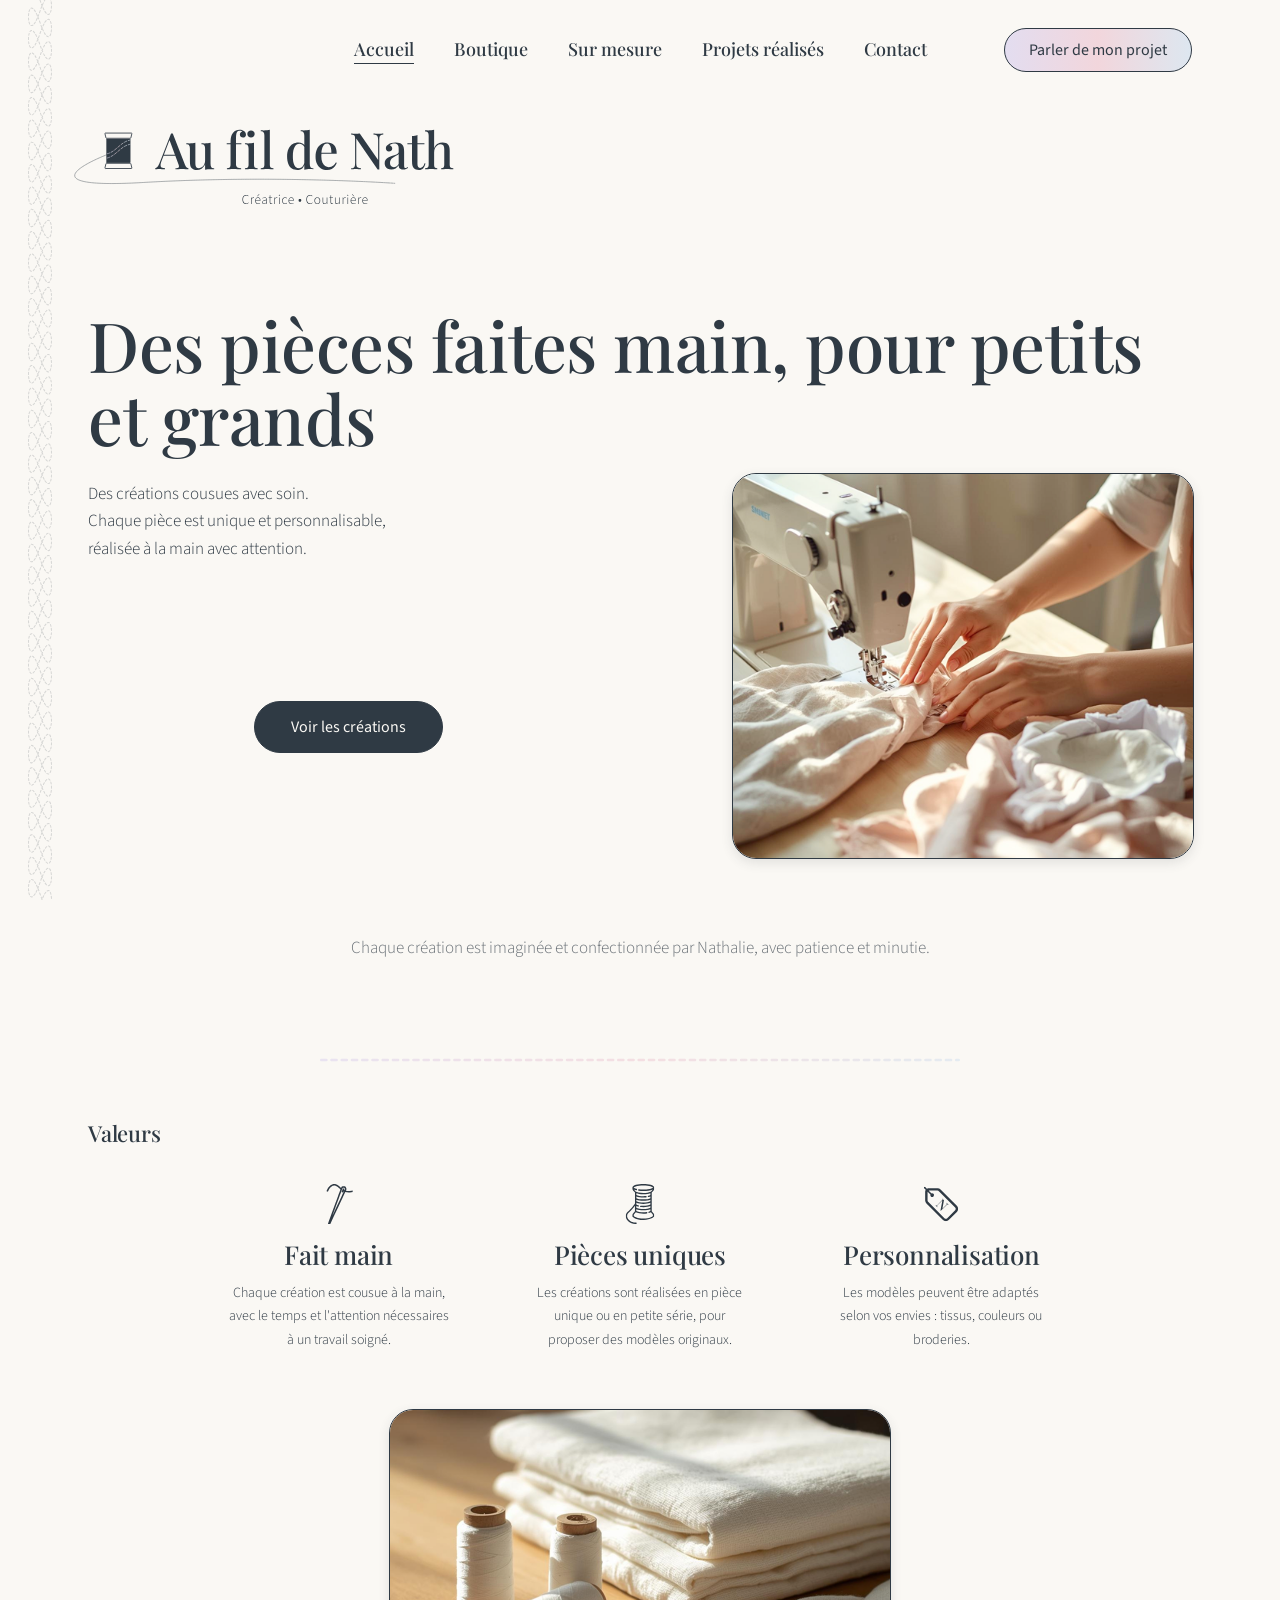
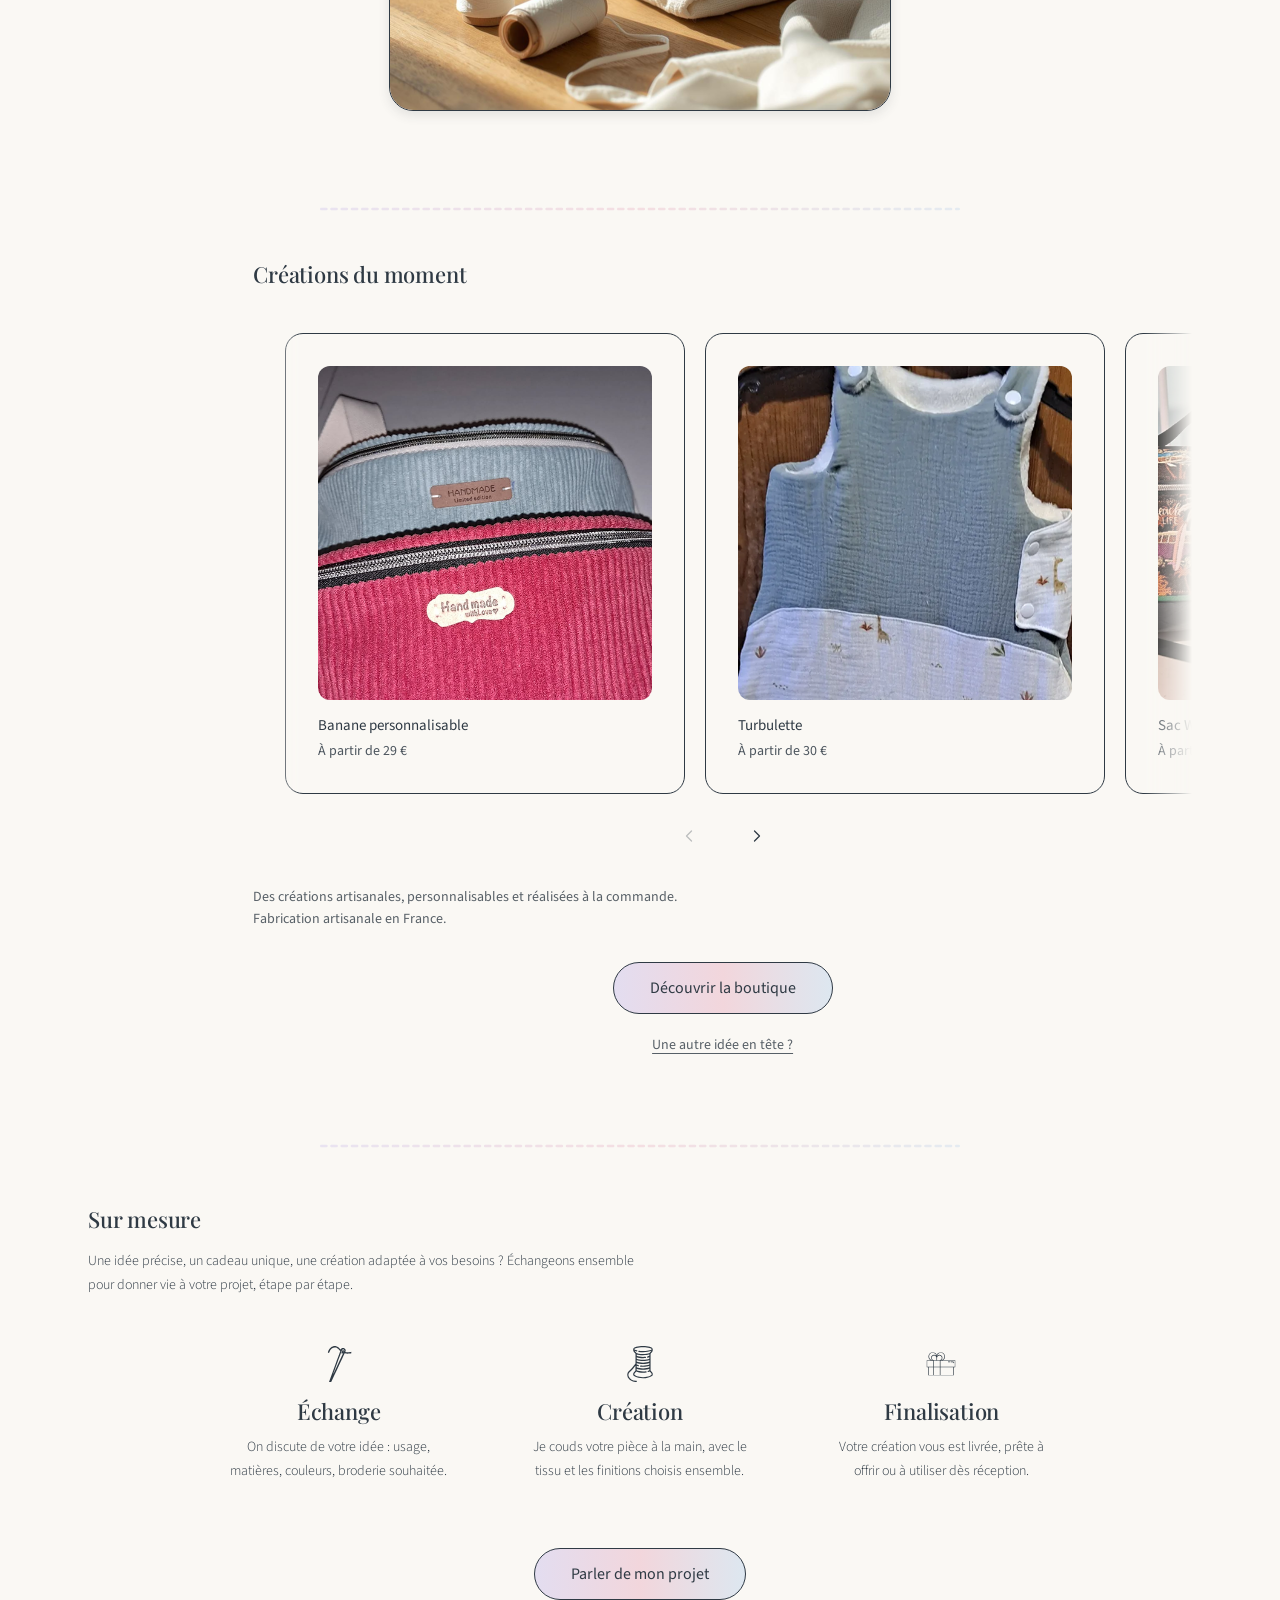
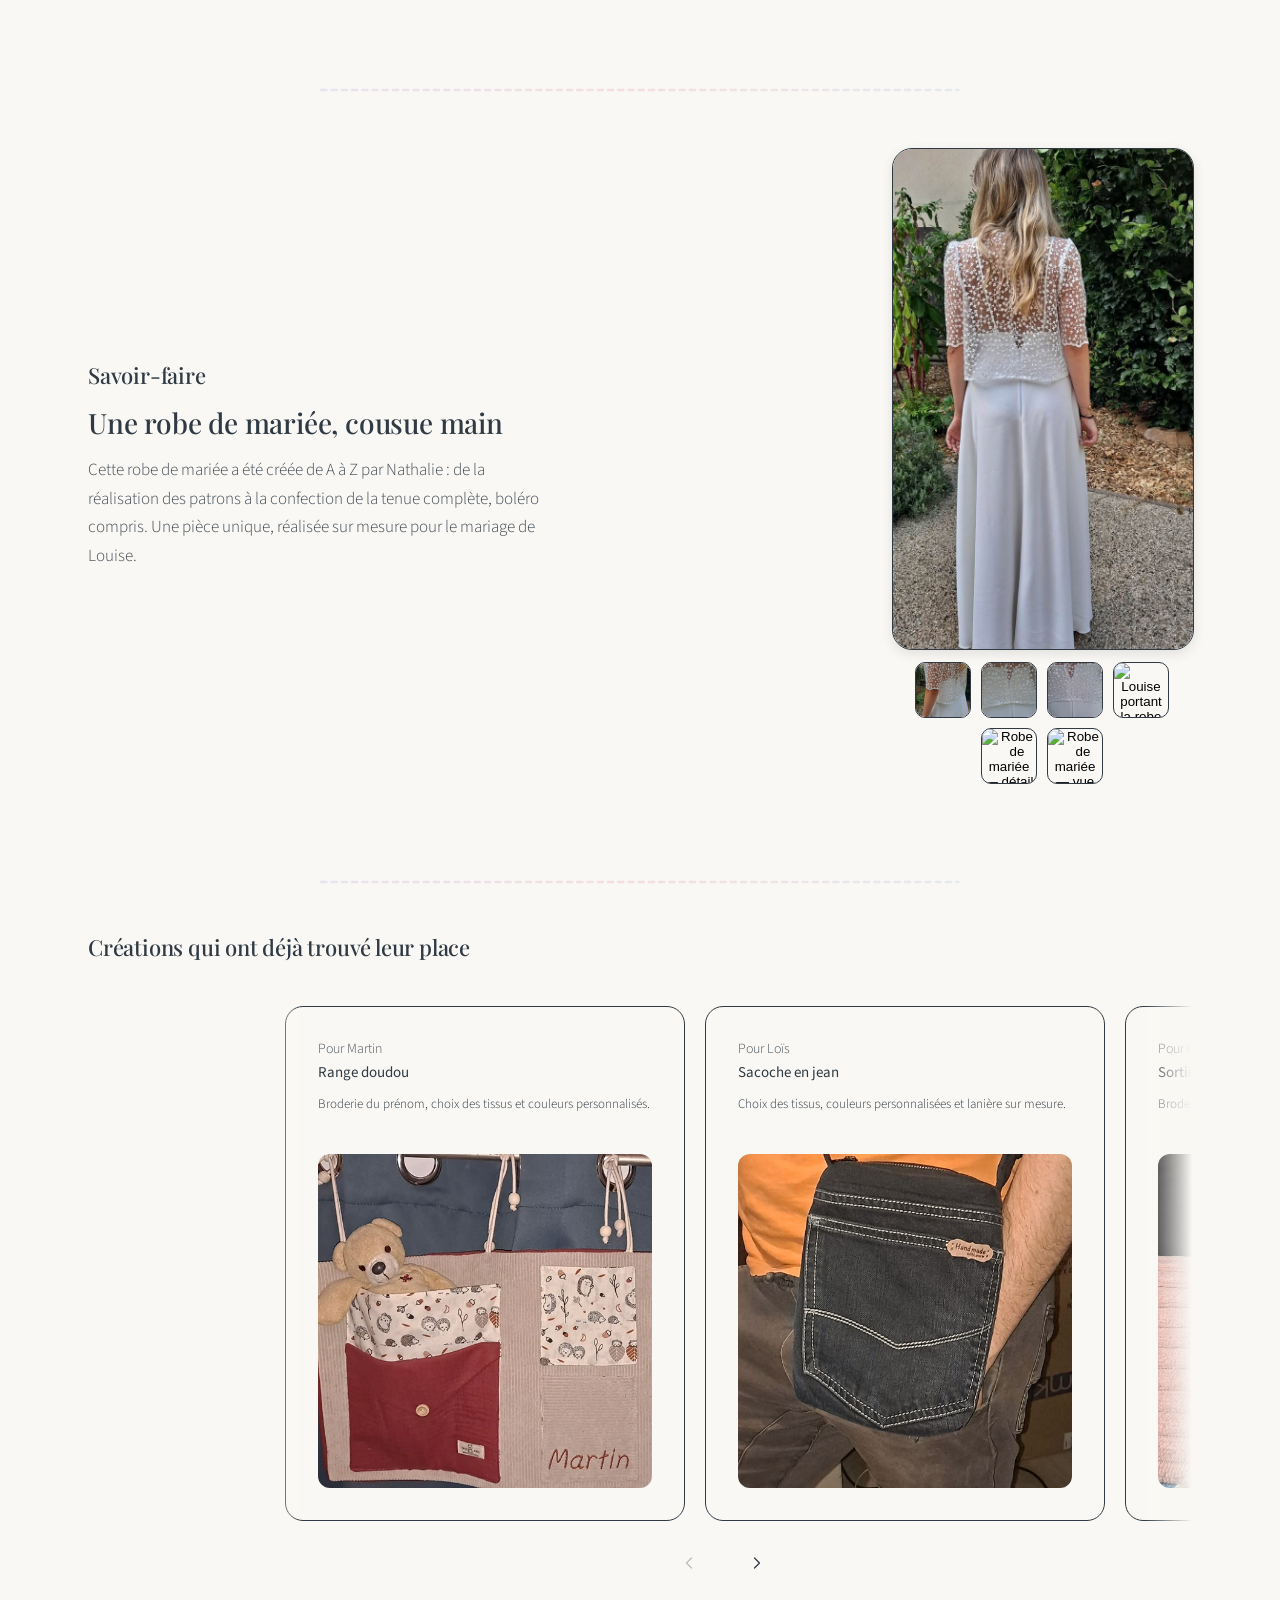
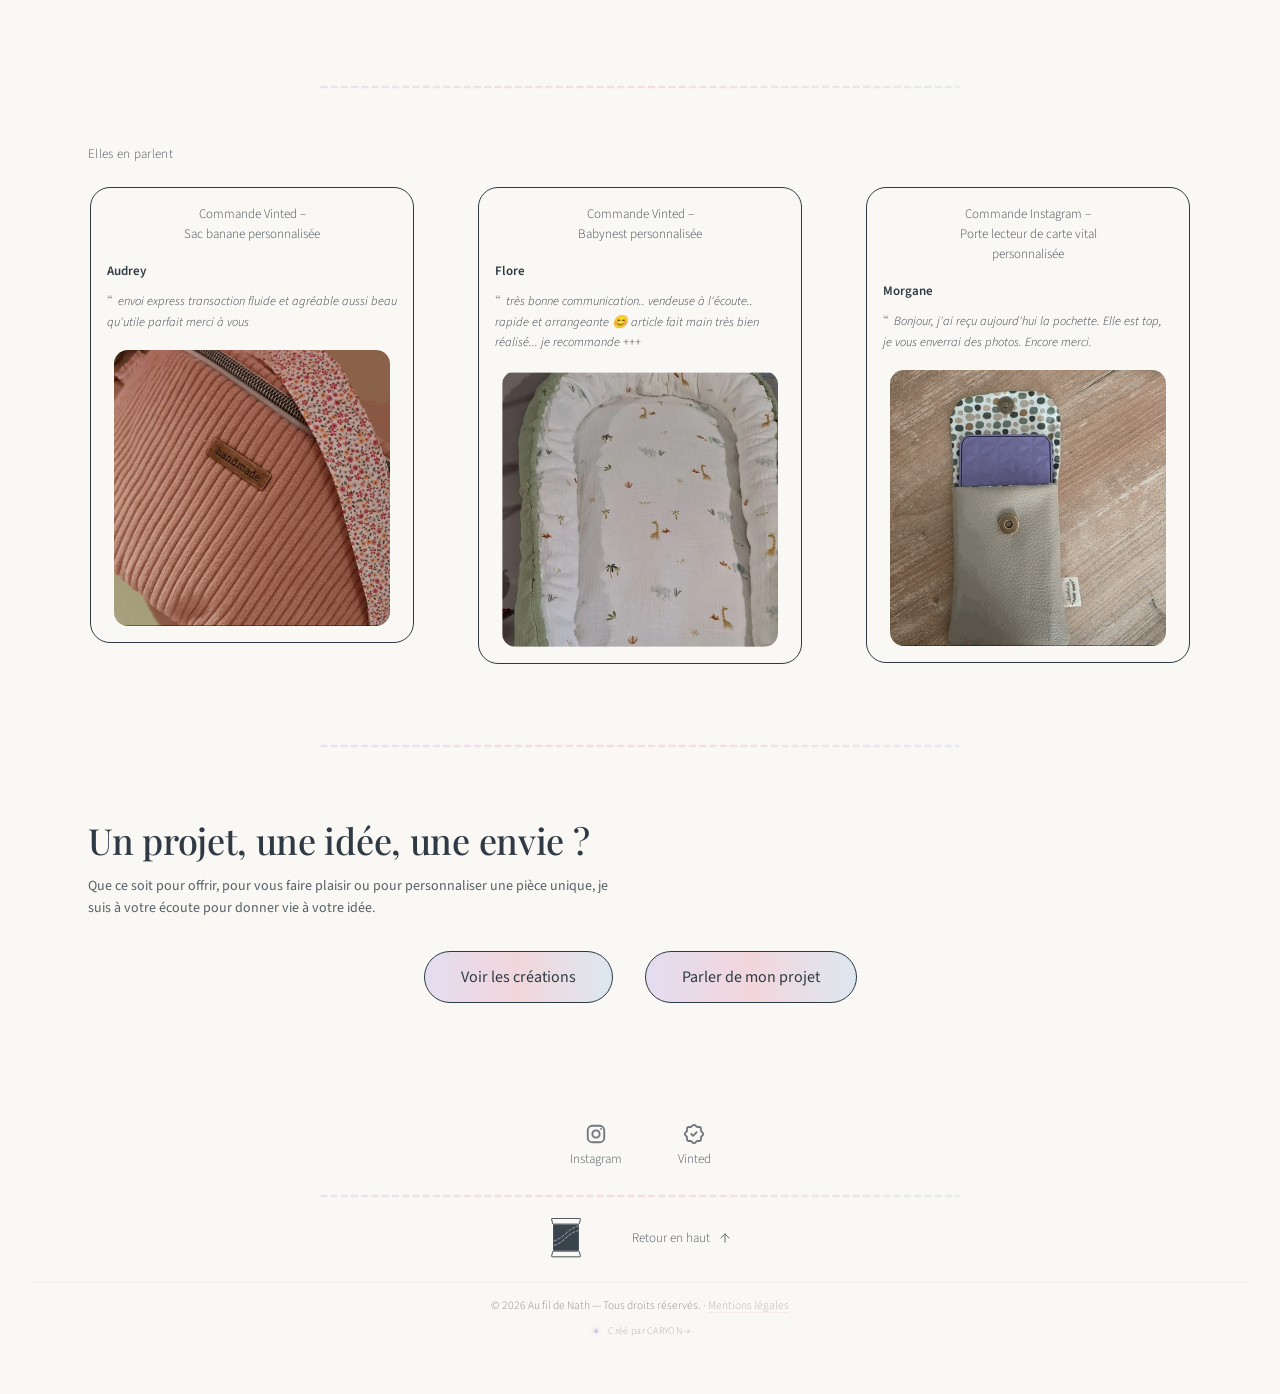
==== commit 979527c1: "Add files via upload" ====
--- a/index.html
+++ b/index.html
@@ -330,13 +330,13 @@
           <h2 id="savoir-faire-eyebrow" class="savoir-faire__eyebrow">Savoir-faire</h2>
           <h3 class="savoir-faire__title">Une robe de mariée, cousue main</h3>
           <p class="savoir-faire__desc">
-            Cette robe de mariée a été entièrement cousue et brodée à la main par Nathalie, dentelle et finitions comprises. Une pièce unique, réalisée sur mesure pour le mariage de Louise.
+            Cette robe de mariée a été créée de A à Z par Nathalie : de la réalisation des patrons à la confection de la tenue complète, boléro compris. Une pièce unique, réalisée sur mesure pour le mariage de Louise.
           </p>
         </div>
 
         <div class="savoir-faire__gallery">
           <figure class="savoir-faire__main">
-            <img id="savoir-faire-main-photo" src="Photos%20produits/Robe%20de%20mariee%20-%20hero.jpg" alt="Robe de mariée cousue et brodée à la main par Nathalie" />
+            <img id="savoir-faire-main-photo" src="Photos%20produits/Robe%20de%20mariee%20-%20hero.jpg" alt="Louise portant la robe de mariée cousue à la main par Nathalie" />
           </figure>
           <div class="savoir-faire__thumbs">
             <button type="button" class="savoir-faire__thumb" data-src="Photos%20produits/Robe%20de%20mariee%20-%20detail%201.jpg" aria-label="Photo 2 — détail broderie manche">
@@ -347,6 +347,15 @@
             </button>
             <button type="button" class="savoir-faire__thumb" data-src="Photos%20produits/Robe%20de%20mariee%20-%20detail%203.jpg" aria-label="Photo 4 — détail broderie tulle">
               <img src="Photos%20produits/Robe%20de%20mariee%20-%20detail%203.jpg" alt="Robe de mariée — détail broderie tulle" loading="lazy" />
+            </button>
+            <button type="button" class="savoir-faire__thumb" data-src="Photos%20produits/Robe%20de%20mariee%20-%20detail%204.jpg" aria-label="Photo 5 — portrait de Louise">
+              <img src="Photos%20produits/Robe%20de%20mariee%20-%20detail%204.jpg" alt="Louise portant la robe de mariée" loading="lazy" />
+            </button>
+            <button type="button" class="savoir-faire__thumb" data-src="Photos%20produits/Robe%20de%20mariee%20-%20detail%205.jpg" aria-label="Photo 6 — détail dentelle et collier">
+              <img src="Photos%20produits/Robe%20de%20mariee%20-%20detail%205.jpg" alt="Robe de mariée — détail dentelle et collier" loading="lazy" />
+            </button>
+            <button type="button" class="savoir-faire__thumb" data-src="Photos%20produits/Robe%20de%20mariee%20-%20detail%206.jpg" aria-label="Photo 7 — vue de dos">
+              <img src="Photos%20produits/Robe%20de%20mariee%20-%20detail%206.jpg" alt="Robe de mariée — vue de dos, dentelle du boléro" loading="lazy" />
             </button>
           </div>
         </div>
--- a/sections.css
+++ b/sections.css
@@ -760,12 +760,13 @@
   width: 100%;
   height: 100%;
   object-fit: cover;
-  object-position: center 62%;   /* recadrage vers le bas : privilégie la jupe plutôt que le fond/les cheveux */
+  object-position: center;   /* photo hero pré-recadrée au ratio du conteneur (3:5) — pas de décalage nécessaire */
 }
 
 /* Miniatures — mêmes proportions que .product__thumb, échange au clic */
 .savoir-faire__thumbs {
   display: flex;
+  flex-wrap: wrap;
   gap: 10px;
   justify-content: center;
 }
